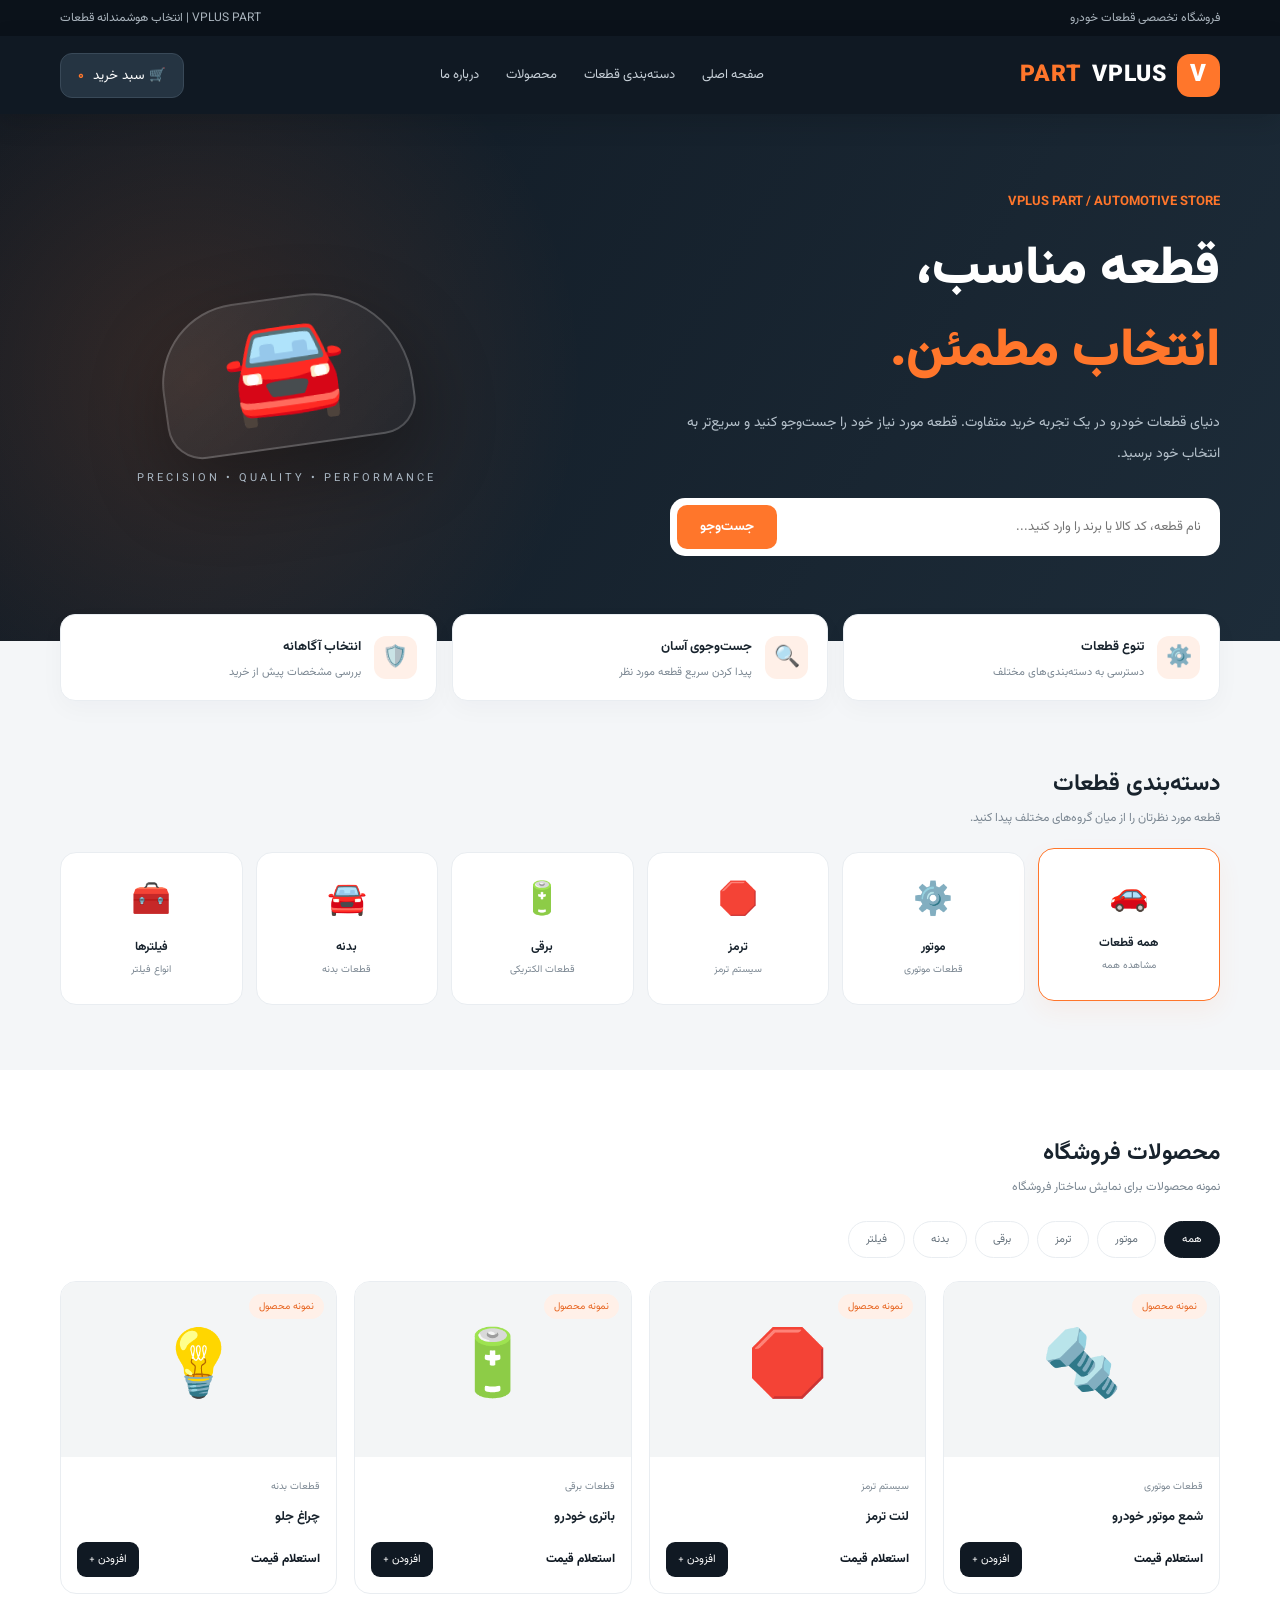
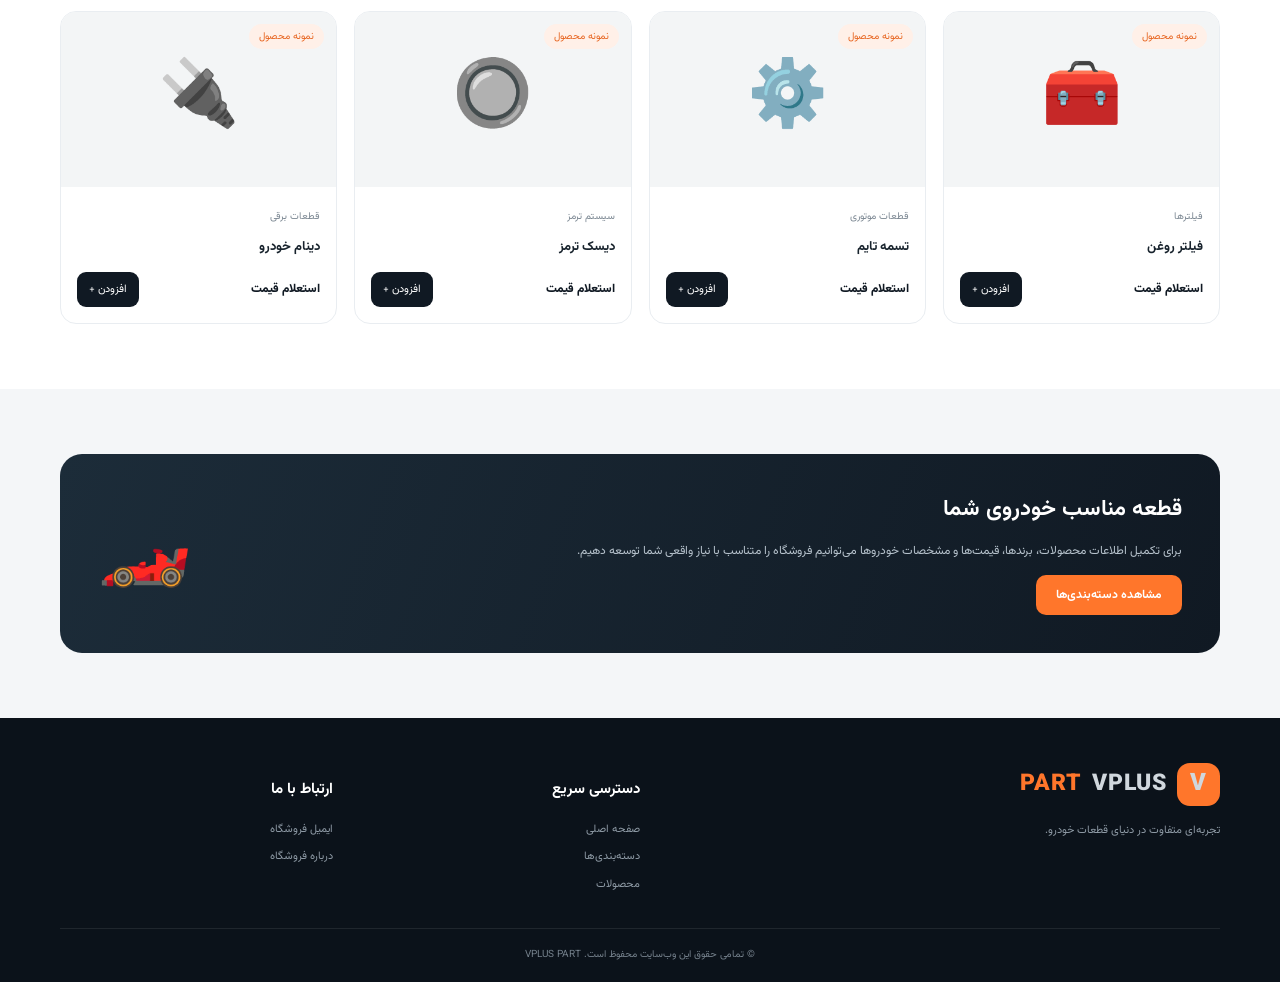
==== index.html @ 36047e56 "Create index.html" ====
<!DOCTYPE html>
<html lang="fa" dir="rtl">
<head>
<meta charset="UTF-8">
<meta name="viewport" content="width=device-width, initial-scale=1.0">
<meta name="theme-color" content="#101923">
<title>VPLUS PART | فروشگاه قطعات خودرو</title>
<meta name="description" content="فروشگاه تخصصی قطعات خودرو، جست‌وجو و انتخاب قطعات مورد نیاز خودروی شما.">

<style>
@import url('https://fonts.googleapis.com/css2?family=Vazirmatn:wght@300;400;500;600;700;800;900&display=swap');

:root {
  --bg:#f4f6f8;
  --dark:#101923;
  --dark2:#182532;
  --orange:#ff762b;
  --text:#18232d;
  --muted:#7b8792;
  --white:#fff;
  --border:#e9edf1;
}

*{box-sizing:border-box}
body{
  margin:0;
  font-family:'Vazirmatn',sans-serif;
  background:var(--bg);
  color:var(--text);
}
button,input{font-family:inherit}
a{text-decoration:none;color:inherit}
.container{width:min(1160px,92%);margin:auto}

.topbar{
  background:#0b121a;
  color:#aab4bd;
  font-size:12px;
  padding:9px 0;
}
.topbar .container{
  display:flex;
  justify-content:space-between;
  gap:15px;
  flex-wrap:wrap;
}
header{
  background:var(--dark);
  color:white;
  position:sticky;
  top:0;
  z-index:10;
  box-shadow:0 8px 25px #0002;
}
.nav{
  height:78px;
  display:flex;
  align-items:center;
  justify-content:space-between;
  gap:20px;
}
.logo{
  display:flex;
  align-items:center;
  gap:10px;
  font-weight:900;
  font-size:23px;
  letter-spacing:1px;
}
.logo-icon{
  width:43px;height:43px;
  border-radius:13px;
  display:grid;place-items:center;
  background:var(--orange);
  font-size:24px;
}
.logo span{color:var(--orange)}
.nav-links{
  display:flex;gap:27px;
  color:#c7d0d8;font-size:13px;
}
.nav-links a:hover{color:var(--orange)}
.cart{
  background:#253442;
  border:1px solid #394958;
  color:white;
  padding:11px 17px;
  border-radius:12px;
  cursor:pointer;
}
.cart b{color:var(--orange);margin-right:5px}

.hero{
  background:
    radial-gradient(circle at 15% 50%,#ff762b25,transparent 35%),
    linear-gradient(120deg,#101923,#1d2c39);
  color:white;
  padding:75px 0 85px;
  overflow:hidden;
}
.hero-content{
  display:grid;
  grid-template-columns:1.2fr .8fr;
  align-items:center;
  gap:30px;
}
.eyebrow{
  color:var(--orange);
  font-size:13px;
  font-weight:700;
}
.hero h1{
  font-size:clamp(32px,5vw,53px);
  line-height:1.55;
  margin:15px 0;
  font-weight:900;
}
.hero h1 span{color:var(--orange)}
.hero p{
  color:#b6c2cc;
  line-height:2.2;
  max-width:560px;
  font-size:14px;
}
.search-box{
  margin-top:28px;
  display:flex;
  background:white;
  padding:7px;
  border-radius:15px;
  max-width:550px;
}
.search-box input{
  border:0;outline:0;
  flex:1;min-width:0;
  padding:12px;
  font-size:13px;
}
.search-box button{
  background:var(--orange);
  color:white;
  border:0;
  border-radius:10px;
  padding:0 23px;
  font-weight:700;
  cursor:pointer;
}
.hero-visual{
  min-height:250px;
  display:grid;
  place-items:center;
  position:relative;
}
.car-shape{
  width:250px;height:150px;
  border:2px solid #ffffff30;
  border-radius:80px 100px 35px 35px;
  transform:rotate(-8deg);
  display:grid;place-items:center;
  font-size:100px;
  background:linear-gradient(145deg,#ffffff12,#ffffff03);
  box-shadow:0 30px 80px #0005;
}
.visual-label{
  position:absolute;
  bottom:10px;
  color:#aab7c3;
  font-size:11px;
  letter-spacing:3px;
}

.features{
  display:grid;
  grid-template-columns:repeat(3,1fr);
  gap:15px;
  margin-top:-27px;
  position:relative;
}
.feature{
  background:white;
  border:1px solid var(--border);
  border-radius:15px;
  padding:19px;
  display:flex;
  align-items:center;
  gap:13px;
  box-shadow:0 8px 25px #17263508;
}
.feature-icon{
  width:43px;height:43px;
  border-radius:12px;
  background:#fff0e8;
  display:grid;place-items:center;
  font-size:21px;
}
.feature strong{font-size:13px}
.feature small{
  display:block;
  color:var(--muted);
  font-size:11px;
  margin-top:5px;
}

.section{padding:65px 0}
.section-head{
  display:flex;
  align-items:end;
  justify-content:space-between;
  gap:15px;
  margin-bottom:25px;
}
.section-head h2{
  font-size:23px;
  margin:0 0 7px;
}
.section-head p{
  margin:0;
  color:var(--muted);
  font-size:12px;
}
.categories{
  display:grid;
  grid-template-columns:repeat(6,1fr);
  gap:13px;
}
.category{
  background:white;
  border:1px solid var(--border);
  border-radius:16px;
  padding:23px 10px;
  text-align:center;
  cursor:pointer;
  transition:.2s;
}
.category:hover,.category.active{
  border-color:var(--orange);
  transform:translateY(-4px);
  box-shadow:0 10px 25px #ff762b12;
}
.category-icon{font-size:32px;margin-bottom:12px}
.category strong{font-size:12px;display:block}
.category small{color:var(--muted);font-size:10px}

.products-section{background:#fff}
.filters{
  display:flex;gap:8px;flex-wrap:wrap;
  margin-bottom:23px;
}
.filter{
  border:1px solid var(--border);
  background:#fff;
  color:#65717b;
  padding:9px 17px;
  border-radius:30px;
  font-size:11px;
  cursor:pointer;
}
.filter.active,.filter:hover{
  background:var(--dark);
  color:white;
  border-color:var(--dark);
}
.products{
  display:grid;
  grid-template-columns:repeat(4,1fr);
  gap:17px;
}
.product{
  border:1px solid var(--border);
  border-radius:16px;
  overflow:hidden;
  background:white;
  transition:.2s;
}
.product:hover{
  transform:translateY(-5px);
  box-shadow:0 15px 35px #18232d12;
}
.product-image{
  height:175px;
  background:#f3f5f6;
  display:grid;
  place-items:center;
  position:relative;
  font-size:65px;
}
.product-tag{
  position:absolute;
  top:12px;right:12px;
  background:#fff0e8;
  color:#e76520;
  font-size:10px;
  padding:5px 10px;
  border-radius:20px;
}
.product-info{padding:16px}
.product-info small{color:var(--muted);font-size:10px}
.product-info h3{
  font-size:13px;
  margin:9px 0;
}
.product-bottom{
  display:flex;
  align-items:center;
  justify-content:space-between;
  margin-top:15px;
}
.price{
  font-size:12px;
  font-weight:800;
  color:var(--dark);
}
.add-btn{
  border:0;
  background:var(--dark);
  color:white;
  border-radius:9px;
  padding:9px 12px;
  cursor:pointer;
  font-size:11px;
}
.add-btn:hover{background:var(--orange)}
.empty{
  grid-column:1/-1;
  text-align:center;
  padding:40px;
  color:var(--muted);
  font-size:13px;
}

.banner{
  background:linear-gradient(110deg,#1c2c39,#101923);
  border-radius:22px;
  color:white;
  padding:38px;
  display:flex;
  justify-content:space-between;
  align-items:center;
  gap:20px;
}
.banner h2{font-size:22px;margin:0 0 10px}
.banner p{font-size:12px;color:#b6c2cc;line-height:2}
.banner-icon{font-size:75px}
.banner a{
  display:inline-block;
  background:var(--orange);
  color:white;
  padding:11px 20px;
  border-radius:10px;
  font-size:12px;
  font-weight:700;
}

footer{
  background:#0b121a;
  color:#d0d7dd;
  padding:45px 0 20px;
}
.footer-grid{
  display:grid;
  grid-template-columns:2fr 1fr 1fr;
  gap:35px;
}
footer h3{font-size:15px;color:white}
footer p,footer a{
  color:#8f9ba6;
  font-size:11px;
  line-height:2.5;
}
footer a{display:block}
footer a:hover{color:var(--orange)}
.copyright{
  border-top:1px solid #ffffff15;
  margin-top:30px;
  padding-top:18px;
  text-align:center;
  font-size:10px;
  color:#75818c;
}

.toast{
  position:fixed;
  bottom:22px;
  left:22px;
  background:#182532;
  color:white;
  padding:14px 20px;
  border-radius:12px;
  font-size:12px;
  opacity:0;
  transform:translateY(15px);
  transition:.25s;
  pointer-events:none;
  z-index:30;
}
.toast.show{opacity:1;transform:translateY(0)}

@media(max-width:850px){
  .nav-links{display:none}
  .hero-content{grid-template-columns:1fr}
  .hero-visual{display:none}
  .categories{grid-template-columns:repeat(3,1fr)}
  .products{grid-template-columns:repeat(2,1fr)}
}
@media(max-width:520px){
  .topbar .container{justify-content:center}
  .nav{height:68px}
  .logo{font-size:19px}
  .cart{padding:9px 12px;font-size:11px}
  .hero{padding:55px 0 65px}
  .features{grid-template-columns:1fr}
  .feature{padding:13px}
  .section{padding:45px 0}
  .section-head h2{font-size:19px}
  .categories{gap:9px}
  .category{padding:17px 5px}
  .category-icon{font-size:27px}
  .category strong{font-size:10px}
  .products{gap:10px}
  .product-image{height:135px;font-size:48px}
  .product-info{padding:11px}
  .product-info h3{font-size:11px}
  .price{font-size:10px}
  .add-btn{padding:8px;font-size:10px}
  .banner{padding:24px}
  .banner-icon{font-size:48px}
  .footer-grid{grid-template-columns:1fr 1fr}
  .footer-grid>div:first-child{grid-column:1/-1}
}
</style>
</head>

<body>

<div class="topbar">
  <div class="container">
    <span>فروشگاه تخصصی قطعات خودرو</span>
    <span>VPLUS PART | انتخاب هوشمندانه قطعات</span>
  </div>
</div>

<header>
  <div class="container nav">
    <a class="logo" href="#">
      <div class="logo-icon">V</div>
      VPLUS <span>PART</span>
    </a>

    <nav class="nav-links">
      <a href="#">صفحه اصلی</a>
      <a href="#categories">دسته‌بندی قطعات</a>
      <a href="#products">محصولات</a>
      <a href="#about">درباره ما</a>
    </nav>

    <button class="cart" onclick="showToast('سبد خرید شما هنوز به سیستم سفارش متصل نیست')">
      🛒 سبد خرید <b id="cartCount">۰</b>
    </button>
  </div>
</header>

<section class="hero">
  <div class="container hero-content">
    <div>
      <span class="eyebrow">VPLUS PART / AUTOMOTIVE STORE</span>
      <h1>قطعه مناسب،<br><span>انتخاب مطمئن.</span></h1>
      <p>
        دنیای قطعات خودرو در یک تجربه خرید متفاوت.
        قطعه مورد نیاز خود را جست‌وجو کنید و سریع‌تر به انتخاب خود برسید.
      </p>

      <div class="search-box">
        <input id="searchInput" type="search"
          placeholder="نام قطعه، کد کالا یا برند را وارد کنید...">
        <button onclick="searchProducts()">جست‌وجو</button>
      </div>
    </div>

    <div class="hero-visual">
      <div class="car-shape">🚘</div>
      <div class="visual-label">PRECISION • QUALITY • PERFORMANCE</div>
    </div>
  </div>
</section>

<div class="container features">
  <div class="feature">
    <div class="feature-icon">⚙️</div>
    <div><strong>تنوع قطعات</strong><small>دسترسی به دسته‌بندی‌های مختلف</small></div>
  </div>
  <div class="feature">
    <div class="feature-icon">🔍</div>
    <div><strong>جست‌وجوی آسان</strong><small>پیدا کردن سریع قطعه مورد نظر</small></div>
  </div>
  <div class="feature">
    <div class="feature-icon">🛡️</div>
    <div><strong>انتخاب آگاهانه</strong><small>بررسی مشخصات پیش از خرید</small></div>
  </div>
</div>

<section class="section" id="categories">
  <div class="container">
    <div class="section-head">
      <div>
        <h2>دسته‌بندی قطعات</h2>
        <p>قطعه مورد نظرتان را از میان گروه‌های مختلف پیدا کنید.</p>
      </div>
    </div>

    <div class="categories">
      <div class="category active" onclick="filterCategory('all',this)">
        <div class="category-icon">🚗</div>
        <strong>همه قطعات</strong>
        <small>مشاهده همه</small>
      </div>
      <div class="category" onclick="filterCategory('engine',this)">
        <div class="category-icon">⚙️</div>
        <strong>موتور</strong>
        <small>قطعات موتوری</small>
      </div>
      <div class="category" onclick="filterCategory('brake',this)">
        <div class="category-icon">🛑</div>
        <strong>ترمز</strong>
        <small>سیستم ترمز</small>
      </div>
      <div class="category" onclick="filterCategory('electrical',this)">
        <div class="category-icon">🔋</div>
        <strong>برقی</strong>
        <small>قطعات الکتریکی</small>
      </div>
      <div class="category" onclick="filterCategory('body',this)">
        <div class="category-icon">🚘</div>
        <strong>بدنه</strong>
        <small>قطعات بدنه</small>
      </div>
      <div class="category" onclick="filterCategory('filter',this)">
        <div class="category-icon">🧰</div>
        <strong>فیلترها</strong>
        <small>انواع فیلتر</small>
      </div>
    </div>
  </div>
</section>

<section class="section products-section" id="products">
  <div class="container">
    <div class="section-head">
      <div>
        <h2>محصولات فروشگاه</h2>
        <p>نمونه محصولات برای نمایش ساختار فروشگاه</p>
      </div>
    </div>

    <div class="filters">
      <button class="filter active" onclick="filterCategory('all',null)">همه</button>
      <button class="filter" onclick="filterCategory('engine',null)">موتور</button>
      <button class="filter" onclick="filterCategory('brake',null)">ترمز</button>
      <button class="filter" onclick="filterCategory('electrical',null)">برقی</button>
      <button class="filter" onclick="filterCategory('body',null)">بدنه</button>
      <button class="filter" onclick="filterCategory('filter',null)">فیلتر</button>
    </div>

    <div class="products" id="productGrid">

      <article class="product" data-category="engine" data-name="شمع موتور خودرو">
        <div class="product-image">
          <span class="product-tag">نمونه محصول</span>🔩
        </div>
        <div class="product-info">
          <small>قطعات موتوری</small>
          <h3>شمع موتور خودرو</h3>
          <div class="product-bottom">
            <span class="price">استعلام قیمت</span>
            <button class="add-btn" onclick="addToCart('شمع موتور خودرو')">افزودن +</button>
          </div>
        </div>
      </article>

      <article class="product" data-category="brake" data-name="لنت ترمز">
        <div class="product-image">
          <span class="product-tag">نمونه محصول</span>🛑
        </div>
        <div class="product-info">
          <small>سیستم ترمز</small>
          <h3>لنت ترمز</h3>
          <div class="product-bottom">
            <span class="price">استعلام قیمت</span>
            <button class="add-btn" onclick="addToCart('لنت ترمز')">افزودن +</button>
          </div>
        </div>
      </article>

      <article class="product" data-category="electrical" data-name="باتری خودرو">
        <div class="product-image">
          <span class="product-tag">نمونه محصول</span>🔋
        </div>
        <div class="product-info">
          <small>قطعات برقی</small>
          <h3>باتری خودرو</h3>
          <div class="product-bottom">
            <span class="price">استعلام قیمت</span>
            <button class="add-btn" onclick="addToCart('باتری خودرو')">افزودن +</button>
          </div>
        </div>
      </article>

      <article class="product" data-category="body" data-name="چراغ جلو">
        <div class="product-image">
          <span class="product-tag">نمونه محصول</span>💡
        </div>
        <div class="product-info">
          <small>قطعات بدنه</small>
          <h3>چراغ جلو</h3>
          <div class="product-bottom">
            <span class="price">استعلام قیمت</span>
            <button class="add-btn" onclick="addToCart('چراغ جلو')">افزودن +</button>
          </div>
        </div>
      </article>

      <article class="product" data-category="filter" data-name="فیلتر روغن">
        <div class="product-image">
          <span class="product-tag">نمونه محصول</span>🧰
        </div>
        <div class="product-info">
          <small>فیلترها</small>
          <h3>فیلتر روغن</h3>
          <div class="product-bottom">
            <span class="price">استعلام قیمت</span>
            <button class="add-btn" onclick="addToCart('فیلتر روغن')">افزودن +</button>
          </div>
        </div>
      </article>

      <article class="product" data-category="engine" data-name="تسمه تایم">
        <div class="product-image">
          <span class="product-tag">نمونه محصول</span>⚙️
        </div>
        <div class="product-info">
          <small>قطعات موتوری</small>
          <h3>تسمه تایم</h3>
          <div class="product-bottom">
            <span class="price">استعلام قیمت</span>
            <button class="add-btn" onclick="addToCart('تسمه تایم')">افزودن +</button>
          </div>
        </div>
      </article>

      <article class="product" data-category="brake" data-name="دیسک ترمز">
        <div class="product-image">
          <span class="product-tag">نمونه محصول</span>🔘
        </div>
        <div class="product-info">
          <small>سیستم ترمز</small>
          <h3>دیسک ترمز</h3>
          <div class="product-bottom">
            <span class="price">استعلام قیمت</span>
            <button class="add-btn" onclick="addToCart('دیسک ترمز')">افزودن +</button>
          </div>
        </div>
      </article>

      <article class="product" data-category="electrical" data-name="دینام خودرو">
        <div class="product-image">
          <span class="product-tag">نمونه محصول</span>🔌
        </div>
        <div class="product-info">
          <small>قطعات برقی</small>
          <h3>دینام خودرو</h3>
          <div class="product-bottom">
            <span class="price">استعلام قیمت</span>
            <button class="add-btn" onclick="addToCart('دینام خودرو')">افزودن +</button>
          </div>
        </div>
      </article>

    </div>
  </div>
</section>

<section class="section" id="about">
  <div class="container">
    <div class="banner">
      <div>
        <h2>قطعه مناسب خودروی شما</h2>
        <p>
          برای تکمیل اطلاعات محصولات، برندها، قیمت‌ها و مشخصات خودروها
          می‌توانیم فروشگاه را متناسب با نیاز واقعی شما توسعه دهیم.
        </p>
        <a href="#categories">مشاهده دسته‌بندی‌ها</a>
      </div>
      <div class="banner-icon">🏎️</div>
    </div>
  </div>
</section>

<footer>
  <div class="container">
    <div class="footer-grid">
      <div>
        <div class="logo">
          <div class="logo-icon">V</div>
          VPLUS <span>PART</span>
        </div>
        <p>تجربه‌ای متفاوت در دنیای قطعات خودرو.</p>
      </div>
      <div>
        <h3>دسترسی سریع</h3>
        <a href="#">صفحه اصلی</a>
        <a href="#categories">دسته‌بندی‌ها</a>
        <a href="#products">محصولات</a>
      </div>
      <div>
        <h3>ارتباط با ما</h3>
        <a href="mailto:info@example.com">ایمیل فروشگاه</a>
        <a href="#about">درباره فروشگاه</a>
      </div>
    </div>
    <div class="copyright">
      © تمامی حقوق این وب‌سایت محفوظ است.
      VPLUS PART
    </div>
  </div>
</footer>

<div class="toast" id="toast"></div>

<script>
let cartCount = 0;
let currentCategory = 'all';

function showToast(message){
  const toast = document.getElementById('toast');
  toast.textContent = message;
  toast.classList.add('show');
  clearTimeout(window.toastTimer);
  window.toastTimer = setTimeout(() => {
    toast.classList.remove('show');
  }, 2500);
}

function addToCart(name){
  cartCount++;
  document.getElementById('cartCount').textContent =
    new Intl.NumberFormat('fa-IR').format(cartCount);
  showToast(name + ' به فهرست انتخاب اضافه شد.');
}

function filterCategory(category, clicked){
  currentCategory = category;

  document.querySelectorAll('.category').forEach(el =>
    el.classList.remove('active')
  );
  document.querySelectorAll('.filter').forEach(el =>
    el.classList.remove('active')
  );

  if(clicked){
    clicked.classList.add('active');
  }else{
    const buttons = document.querySelectorAll('.filter');
    buttons.forEach(btn => {
      if(btn.getAttribute('onclick').includes("'" + category + "'")){
        btn.classList.add('active');
      }
    });
  }

  document.querySelectorAll('.product').forEach(product => {
    product.style.display =
      category === 'all' ||
      product.dataset.category === category
      ? '' : 'none';
  });

  if(clicked && clicked.classList.contains('category')){
    document.getElementById('products').scrollIntoView({
      behavior:'smooth'
    });
  }
}

function searchProducts(){
  const query = document.getElementById('searchInput')
    .value.trim().toLowerCase();

  let found = 0;

  document.querySelectorAll('.product').forEach(product => {
    const name = product.dataset.name.toLowerCase();
    const match = name.includes(query) &&
      (currentCategory === 'all' ||
       product.dataset.category === currentCategory);

    product.style.display = match ? '' : 'none';
    if(match) found++;
  });

  document.getElementById('products').scrollIntoView({
    behavior:'smooth'
  });

  if(found === 0){
    showToast('محصولی با این مشخصات پیدا نشد.');
  }
}

document.getElementById('searchInput')
  .addEventListener('keydown', function(e){
    if(e.key === 'Enter') searchProducts();
  });
</script>

</body>
</html>
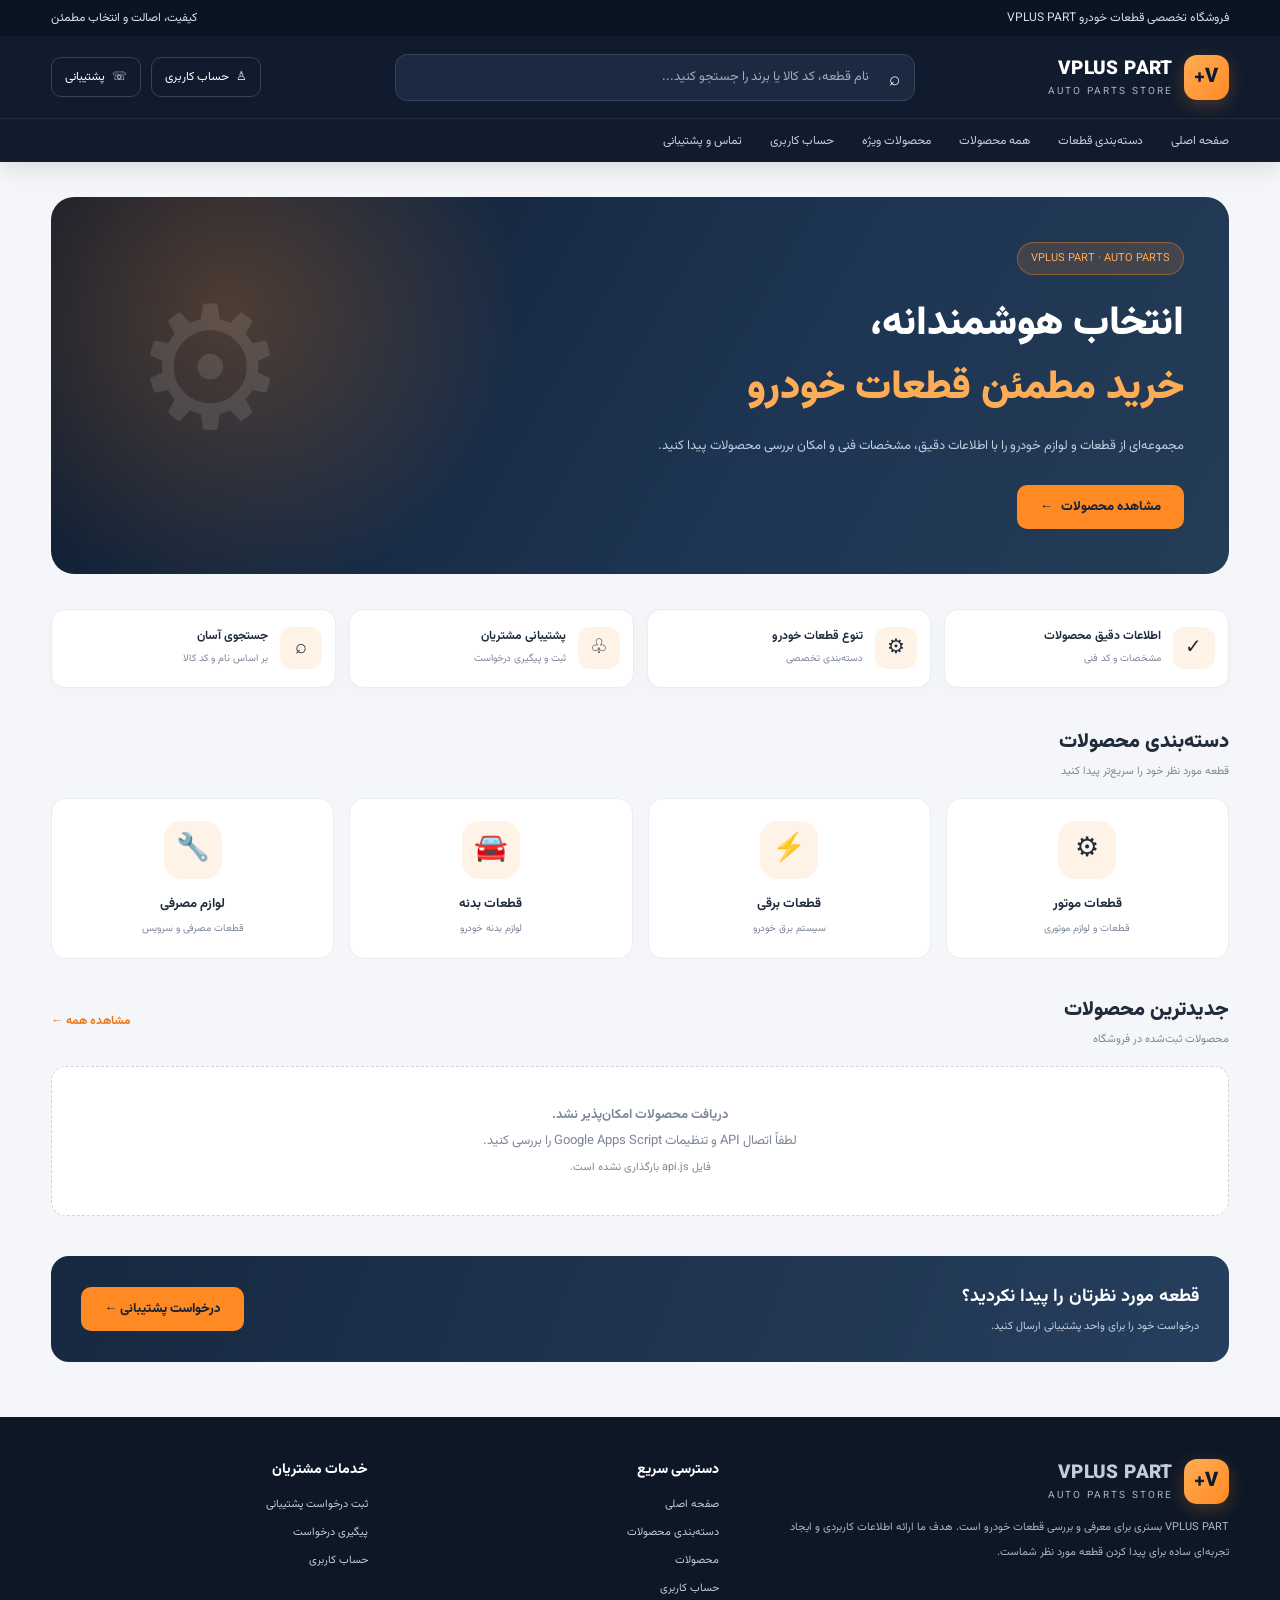
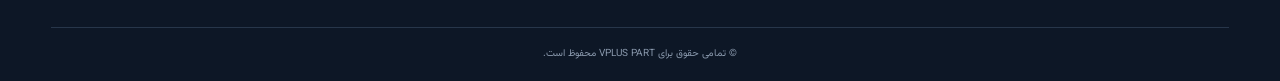
==== commit 3001c9b8: "Update index.html" ====
--- a/index.html
+++ b/index.html
@@ -1,817 +1,964 @@
-
 <!DOCTYPE html>
 <html lang="fa" dir="rtl">
 <head>
-<meta charset="UTF-8">
-<meta name="viewport" content="width=device-width, initial-scale=1.0">
-<meta name="theme-color" content="#101923">
-<title>VPLUS PART | فروشگاه قطعات خودرو</title>
-<meta name="description" content="فروشگاه تخصصی قطعات خودرو، جست‌وجو و انتخاب قطعات مورد نیاز خودروی شما.">
-
-<style>
-@import url('https://fonts.googleapis.com/css2?family=Vazirmatn:wght@300;400;500;600;700;800;900&display=swap');
-
-:root {
-  --bg:#f4f6f8;
-  --dark:#101923;
-  --dark2:#182532;
-  --orange:#ff762b;
-  --text:#18232d;
-  --muted:#7b8792;
-  --white:#fff;
-  --border:#e9edf1;
-}
-
-*{box-sizing:border-box}
-body{
-  margin:0;
-  font-family:'Vazirmatn',sans-serif;
-  background:var(--bg);
-  color:var(--text);
-}
-button,input{font-family:inherit}
-a{text-decoration:none;color:inherit}
-.container{width:min(1160px,92%);margin:auto}
-
-.topbar{
-  background:#0b121a;
-  color:#aab4bd;
-  font-size:12px;
-  padding:9px 0;
-}
-.topbar .container{
-  display:flex;
-  justify-content:space-between;
-  gap:15px;
-  flex-wrap:wrap;
-}
-header{
-  background:var(--dark);
-  color:white;
-  position:sticky;
-  top:0;
-  z-index:10;
-  box-shadow:0 8px 25px #0002;
-}
-.nav{
-  height:78px;
-  display:flex;
-  align-items:center;
-  justify-content:space-between;
-  gap:20px;
-}
-.logo{
-  display:flex;
-  align-items:center;
-  gap:10px;
-  font-weight:900;
-  font-size:23px;
-  letter-spacing:1px;
-}
-.logo-icon{
-  width:43px;height:43px;
-  border-radius:13px;
-  display:grid;place-items:center;
-  background:var(--orange);
-  font-size:24px;
-}
-.logo span{color:var(--orange)}
-.nav-links{
-  display:flex;gap:27px;
-  color:#c7d0d8;font-size:13px;
-}
-.nav-links a:hover{color:var(--orange)}
-.cart{
-  background:#253442;
-  border:1px solid #394958;
-  color:white;
-  padding:11px 17px;
-  border-radius:12px;
-  cursor:pointer;
-}
-.cart b{color:var(--orange);margin-right:5px}
-
-.hero{
-  background:
-    radial-gradient(circle at 15% 50%,#ff762b25,transparent 35%),
-    linear-gradient(120deg,#101923,#1d2c39);
-  color:white;
-  padding:75px 0 85px;
-  overflow:hidden;
-}
-.hero-content{
-  display:grid;
-  grid-template-columns:1.2fr .8fr;
-  align-items:center;
-  gap:30px;
-}
-.eyebrow{
-  color:var(--orange);
-  font-size:13px;
-  font-weight:700;
-}
-.hero h1{
-  font-size:clamp(32px,5vw,53px);
-  line-height:1.55;
-  margin:15px 0;
-  font-weight:900;
-}
-.hero h1 span{color:var(--orange)}
-.hero p{
-  color:#b6c2cc;
-  line-height:2.2;
-  max-width:560px;
-  font-size:14px;
-}
-.search-box{
-  margin-top:28px;
-  display:flex;
-  background:white;
-  padding:7px;
-  border-radius:15px;
-  max-width:550px;
-}
-.search-box input{
-  border:0;outline:0;
-  flex:1;min-width:0;
-  padding:12px;
-  font-size:13px;
-}
-.search-box button{
-  background:var(--orange);
-  color:white;
-  border:0;
-  border-radius:10px;
-  padding:0 23px;
-  font-weight:700;
-  cursor:pointer;
-}
-.hero-visual{
-  min-height:250px;
-  display:grid;
-  place-items:center;
-  position:relative;
-}
-.car-shape{
-  width:250px;height:150px;
-  border:2px solid #ffffff30;
-  border-radius:80px 100px 35px 35px;
-  transform:rotate(-8deg);
-  display:grid;place-items:center;
-  font-size:100px;
-  background:linear-gradient(145deg,#ffffff12,#ffffff03);
-  box-shadow:0 30px 80px #0005;
-}
-.visual-label{
-  position:absolute;
-  bottom:10px;
-  color:#aab7c3;
-  font-size:11px;
-  letter-spacing:3px;
-}
-
-.features{
-  display:grid;
-  grid-template-columns:repeat(3,1fr);
-  gap:15px;
-  margin-top:-27px;
-  position:relative;
-}
-.feature{
-  background:white;
-  border:1px solid var(--border);
-  border-radius:15px;
-  padding:19px;
-  display:flex;
-  align-items:center;
-  gap:13px;
-  box-shadow:0 8px 25px #17263508;
-}
-.feature-icon{
-  width:43px;height:43px;
-  border-radius:12px;
-  background:#fff0e8;
-  display:grid;place-items:center;
-  font-size:21px;
-}
-.feature strong{font-size:13px}
-.feature small{
-  display:block;
-  color:var(--muted);
-  font-size:11px;
-  margin-top:5px;
-}
-
-.section{padding:65px 0}
-.section-head{
-  display:flex;
-  align-items:end;
-  justify-content:space-between;
-  gap:15px;
-  margin-bottom:25px;
-}
-.section-head h2{
-  font-size:23px;
-  margin:0 0 7px;
-}
-.section-head p{
-  margin:0;
-  color:var(--muted);
-  font-size:12px;
-}
-.categories{
-  display:grid;
-  grid-template-columns:repeat(6,1fr);
-  gap:13px;
-}
-.category{
-  background:white;
-  border:1px solid var(--border);
-  border-radius:16px;
-  padding:23px 10px;
-  text-align:center;
-  cursor:pointer;
-  transition:.2s;
-}
-.category:hover,.category.active{
-  border-color:var(--orange);
-  transform:translateY(-4px);
-  box-shadow:0 10px 25px #ff762b12;
-}
-.category-icon{font-size:32px;margin-bottom:12px}
-.category strong{font-size:12px;display:block}
-.category small{color:var(--muted);font-size:10px}
-
-.products-section{background:#fff}
-.filters{
-  display:flex;gap:8px;flex-wrap:wrap;
-  margin-bottom:23px;
-}
-.filter{
-  border:1px solid var(--border);
-  background:#fff;
-  color:#65717b;
-  padding:9px 17px;
-  border-radius:30px;
-  font-size:11px;
-  cursor:pointer;
-}
-.filter.active,.filter:hover{
-  background:var(--dark);
-  color:white;
-  border-color:var(--dark);
-}
-.products{
-  display:grid;
-  grid-template-columns:repeat(4,1fr);
-  gap:17px;
-}
-.product{
-  border:1px solid var(--border);
-  border-radius:16px;
-  overflow:hidden;
-  background:white;
-  transition:.2s;
-}
-.product:hover{
-  transform:translateY(-5px);
-  box-shadow:0 15px 35px #18232d12;
-}
-.product-image{
-  height:175px;
-  background:#f3f5f6;
-  display:grid;
-  place-items:center;
-  position:relative;
-  font-size:65px;
-}
-.product-tag{
-  position:absolute;
-  top:12px;right:12px;
-  background:#fff0e8;
-  color:#e76520;
-  font-size:10px;
-  padding:5px 10px;
-  border-radius:20px;
-}
-.product-info{padding:16px}
-.product-info small{color:var(--muted);font-size:10px}
-.product-info h3{
-  font-size:13px;
-  margin:9px 0;
-}
-.product-bottom{
-  display:flex;
-  align-items:center;
-  justify-content:space-between;
-  margin-top:15px;
-}
-.price{
-  font-size:12px;
-  font-weight:800;
-  color:var(--dark);
-}
-.add-btn{
-  border:0;
-  background:var(--dark);
-  color:white;
-  border-radius:9px;
-  padding:9px 12px;
-  cursor:pointer;
-  font-size:11px;
-}
-.add-btn:hover{background:var(--orange)}
-.empty{
-  grid-column:1/-1;
-  text-align:center;
-  padding:40px;
-  color:var(--muted);
-  font-size:13px;
-}
-
-.banner{
-  background:linear-gradient(110deg,#1c2c39,#101923);
-  border-radius:22px;
-  color:white;
-  padding:38px;
-  display:flex;
-  justify-content:space-between;
-  align-items:center;
-  gap:20px;
-}
-.banner h2{font-size:22px;margin:0 0 10px}
-.banner p{font-size:12px;color:#b6c2cc;line-height:2}
-.banner-icon{font-size:75px}
-.banner a{
-  display:inline-block;
-  background:var(--orange);
-  color:white;
-  padding:11px 20px;
-  border-radius:10px;
-  font-size:12px;
-  font-weight:700;
-}
-
-footer{
-  background:#0b121a;
-  color:#d0d7dd;
-  padding:45px 0 20px;
-}
-.footer-grid{
-  display:grid;
-  grid-template-columns:2fr 1fr 1fr;
-  gap:35px;
-}
-footer h3{font-size:15px;color:white}
-footer p,footer a{
-  color:#8f9ba6;
-  font-size:11px;
-  line-height:2.5;
-}
-footer a{display:block}
-footer a:hover{color:var(--orange)}
-.copyright{
-  border-top:1px solid #ffffff15;
-  margin-top:30px;
-  padding-top:18px;
-  text-align:center;
-  font-size:10px;
-  color:#75818c;
-}
-
-.toast{
-  position:fixed;
-  bottom:22px;
-  left:22px;
-  background:#182532;
-  color:white;
-  padding:14px 20px;
-  border-radius:12px;
-  font-size:12px;
-  opacity:0;
-  transform:translateY(15px);
-  transition:.25s;
-  pointer-events:none;
-  z-index:30;
-}
-.toast.show{opacity:1;transform:translateY(0)}
-
-@media(max-width:850px){
-  .nav-links{display:none}
-  .hero-content{grid-template-columns:1fr}
-  .hero-visual{display:none}
-  .categories{grid-template-columns:repeat(3,1fr)}
-  .products{grid-template-columns:repeat(2,1fr)}
-}
-@media(max-width:520px){
-  .topbar .container{justify-content:center}
-  .nav{height:68px}
-  .logo{font-size:19px}
-  .cart{padding:9px 12px;font-size:11px}
-  .hero{padding:55px 0 65px}
-  .features{grid-template-columns:1fr}
-  .feature{padding:13px}
-  .section{padding:45px 0}
-  .section-head h2{font-size:19px}
-  .categories{gap:9px}
-  .category{padding:17px 5px}
-  .category-icon{font-size:27px}
-  .category strong{font-size:10px}
-  .products{gap:10px}
-  .product-image{height:135px;font-size:48px}
-  .product-info{padding:11px}
-  .product-info h3{font-size:11px}
-  .price{font-size:10px}
-  .add-btn{padding:8px;font-size:10px}
-  .banner{padding:24px}
-  .banner-icon{font-size:48px}
-  .footer-grid{grid-template-columns:1fr 1fr}
-  .footer-grid>div:first-child{grid-column:1/-1}
-}
-</style>
+  <meta charset="UTF-8">
+  <meta name="viewport" content="width=device-width, initial-scale=1.0">
+  <meta name="theme-color" content="#101b2d">
+  <meta name="description" content="VPLUS PART؛ فروشگاه تخصصی قطعات خودرو">
+  <title>VPLUS PART | فروشگاه تخصصی قطعات خودرو</title>
+
+  <link rel="preconnect" href="https://fonts.googleapis.com">
+  <link rel="preconnect" href="https://fonts.gstatic.com" crossorigin>
+  <link href="https://fonts.googleapis.com/css2?family=Vazirmatn:wght@400;500;600;700;800;900&display=swap" rel="stylesheet">
+
+  <style>
+    :root {
+      --navy: #101b2d;
+      --navy2: #172840;
+      --orange: #ff8a24;
+      --orange2: #ffad55;
+      --bg: #f4f6f9;
+      --white: #fff;
+      --text: #202b3c;
+      --muted: #7c8797;
+      --border: #e8edf3;
+      --green: #159b68;
+      --shadow: 0 12px 35px rgba(16,27,45,.07);
+    }
+
+    * { box-sizing: border-box; }
+
+    body {
+      margin: 0;
+      font-family: Vazirmatn, sans-serif;
+      background: var(--bg);
+      color: var(--text);
+    }
+
+    a { text-decoration: none; color: inherit; }
+    button, input, select { font-family: inherit; }
+    button { cursor: pointer; }
+
+    .container {
+      width: min(1180px, 92%);
+      margin: auto;
+    }
+
+    .topbar {
+      background: #0b1422;
+      color: #d7dfeb;
+      font-size: 12px;
+      padding: 9px 0;
+    }
+
+    .topbar-inner {
+      display: flex;
+      justify-content: space-between;
+      gap: 12px;
+      flex-wrap: wrap;
+    }
+
+    header {
+      background: var(--navy);
+      color: white;
+      position: sticky;
+      top: 0;
+      z-index: 20;
+      box-shadow: 0 5px 25px rgba(0,0,0,.12);
+    }
+
+    .header-main {
+      min-height: 82px;
+      display: flex;
+      align-items: center;
+      justify-content: space-between;
+      gap: 20px;
+    }
+
+    .brand {
+      display: flex;
+      align-items: center;
+      gap: 11px;
+      min-width: max-content;
+    }
+
+    .brand-logo {
+      width: 45px;
+      height: 45px;
+      border-radius: 13px;
+      display: grid;
+      place-items: center;
+      color: var(--navy);
+      font-size: 20px;
+      font-weight: 900;
+      background: linear-gradient(135deg, var(--orange2), var(--orange));
+      box-shadow: 0 5px 18px rgba(255,138,36,.25);
+    }
+
+    .brand-name {
+      font-size: 19px;
+      font-weight: 900;
+      letter-spacing: .4px;
+    }
+
+    .brand-sub {
+      font-size: 10px;
+      color: #aab7c9;
+      letter-spacing: 2px;
+    }
+
+    .search {
+      flex: 1;
+      max-width: 520px;
+      position: relative;
+    }
+
+    .search input {
+      width: 100%;
+      height: 47px;
+      border: 1px solid #34445b;
+      border-radius: 12px;
+      background: #1b2a40;
+      color: white;
+      padding: 0 45px 0 15px;
+      outline: none;
+      font-size: 13px;
+    }
+
+    .search input:focus { border-color: var(--orange); }
+    .search input::placeholder { color: #9eacbf; }
+
+    .search-icon {
+      position: absolute;
+      right: 15px;
+      top: 12px;
+      font-size: 19px;
+    }
+
+    .header-actions {
+      display: flex;
+      align-items: center;
+      gap: 10px;
+    }
+
+    .header-btn {
+      display: flex;
+      align-items: center;
+      gap: 7px;
+      padding: 10px 13px;
+      border: 1px solid #34445b;
+      border-radius: 10px;
+      font-size: 12px;
+      white-space: nowrap;
+      transition: .2s;
+    }
+
+    .header-btn:hover {
+      border-color: var(--orange);
+      color: var(--orange2);
+    }
+
+    nav {
+      border-top: 1px solid rgba(255,255,255,.07);
+    }
+
+    .nav-inner {
+      display: flex;
+      align-items: center;
+      gap: 28px;
+      min-height: 43px;
+      overflow-x: auto;
+      white-space: nowrap;
+      font-size: 12px;
+      color: #c3cede;
+    }
+
+    .nav-inner a:hover { color: var(--orange2); }
+
+    .hero {
+      padding: 35px 0 25px;
+    }
+
+    .hero-box {
+      min-height: 310px;
+      border-radius: 23px;
+      overflow: hidden;
+      position: relative;
+      background:
+        radial-gradient(circle at 15% 30%, rgba(255,138,36,.25), transparent 28%),
+        linear-gradient(120deg, #101b2d 0%, #1d3553 60%, #253c56 100%);
+      display: flex;
+      align-items: center;
+      padding: 45px;
+      color: white;
+    }
+
+    .hero-content {
+      max-width: 570px;
+      position: relative;
+      z-index: 2;
+    }
+
+    .hero-tag {
+      display: inline-block;
+      background: rgba(255,138,36,.15);
+      border: 1px solid rgba(255,138,36,.4);
+      color: var(--orange2);
+      border-radius: 30px;
+      padding: 7px 13px;
+      font-size: 11px;
+      margin-bottom: 17px;
+    }
+
+    .hero h1 {
+      font-size: clamp(25px, 4vw, 40px);
+      line-height: 1.6;
+      margin: 0 0 12px;
+      font-weight: 900;
+    }
+
+    .hero h1 span { color: var(--orange2); }
+
+    .hero p {
+      color: #c0cede;
+      font-size: 13px;
+      line-height: 2.2;
+      margin: 0 0 24px;
+    }
+
+    .primary-btn {
+      display: inline-flex;
+      align-items: center;
+      justify-content: center;
+      gap: 8px;
+      background: var(--orange);
+      color: #172234;
+      padding: 12px 23px;
+      border-radius: 10px;
+      font-size: 13px;
+      font-weight: 800;
+      border: 0;
+      transition: .2s;
+    }
+
+    .primary-btn:hover {
+      background: var(--orange2);
+      transform: translateY(-2px);
+    }
+
+    .hero-decoration {
+      position: absolute;
+      left: 7%;
+      top: 50%;
+      transform: translateY(-50%);
+      font-size: 170px;
+      opacity: .11;
+      filter: grayscale(1);
+    }
+
+    .features {
+      display: grid;
+      grid-template-columns: repeat(4,1fr);
+      gap: 13px;
+      margin: 10px 0 38px;
+    }
+
+    .feature {
+      background: white;
+      border: 1px solid var(--border);
+      border-radius: 14px;
+      padding: 17px 13px;
+      display: flex;
+      align-items: center;
+      gap: 12px;
+      box-shadow: 0 5px 18px rgba(16,27,45,.025);
+    }
+
+    .feature-icon {
+      width: 42px;
+      height: 42px;
+      border-radius: 12px;
+      background: #fff3e8;
+      display: grid;
+      place-items: center;
+      font-size: 20px;
+      flex-shrink: 0;
+    }
+
+    .feature strong { display: block; font-size: 12px; }
+    .feature small { color: var(--muted); font-size: 10px; }
+
+    .section {
+      margin: 35px 0;
+    }
+
+    .section-head {
+      display: flex;
+      justify-content: space-between;
+      align-items: center;
+      gap: 12px;
+      margin-bottom: 18px;
+    }
+
+    .section-title {
+      font-size: 20px;
+      font-weight: 900;
+      margin: 0;
+    }
+
+    .section-sub {
+      color: var(--muted);
+      font-size: 11px;
+      margin-top: 5px;
+    }
+
+    .view-all {
+      color: #e77a19;
+      font-size: 12px;
+      font-weight: 700;
+    }
+
+    .category-grid {
+      display: grid;
+      grid-template-columns: repeat(4,1fr);
+      gap: 15px;
+    }
+
+    .category {
+      background: white;
+      border: 1px solid var(--border);
+      border-radius: 15px;
+      padding: 22px 15px;
+      text-align: center;
+      transition: .2s;
+    }
+
+    .category:hover {
+      transform: translateY(-4px);
+      border-color: #ffc48d;
+      box-shadow: var(--shadow);
+    }
+
+    .category-icon {
+      width: 58px;
+      height: 58px;
+      display: grid;
+      place-items: center;
+      border-radius: 17px;
+      background: #fff3e8;
+      margin: 0 auto 12px;
+      font-size: 27px;
+    }
+
+    .category strong { font-size: 13px; }
+    .category small {
+      display: block;
+      color: var(--muted);
+      font-size: 10px;
+      margin-top: 5px;
+    }
+
+    .product-grid {
+      display: grid;
+      grid-template-columns: repeat(4,1fr);
+      gap: 16px;
+    }
+
+    .product-card {
+      background: white;
+      border: 1px solid var(--border);
+      border-radius: 15px;
+      overflow: hidden;
+      transition: .2s;
+    }
+
+    .product-card:hover {
+      transform: translateY(-4px);
+      box-shadow: var(--shadow);
+      border-color: #ffd0a5;
+    }
+
+    .product-image {
+      height: 175px;
+      background: #f7f8fa;
+      display: grid;
+      place-items: center;
+      overflow: hidden;
+      position: relative;
+    }
+
+    .product-image img {
+      width: 100%;
+      height: 100%;
+      object-fit: contain;
+      padding: 12px;
+    }
+
+    .product-placeholder {
+      font-size: 54px;
+      opacity: .55;
+    }
+
+    .product-label {
+      position: absolute;
+      top: 10px;
+      right: 10px;
+      background: #fff0e2;
+      color: #d66c13;
+      border-radius: 6px;
+      padding: 4px 8px;
+      font-size: 9px;
+      font-weight: 700;
+    }
+
+    .product-info { padding: 13px; }
+
+    .product-brand {
+      color: #e47b1c;
+      font-size: 10px;
+      font-weight: 700;
+      margin-bottom: 6px;
+    }
+
+    .product-name {
+      font-size: 12px;
+      font-weight: 700;
+      line-height: 1.9;
+      min-height: 45px;
+    }
+
+    .product-code {
+      font-size: 10px;
+      color: var(--muted);
+      margin: 7px 0;
+    }
+
+    .product-price {
+      font-size: 14px;
+      font-weight: 900;
+      margin-top: 10px;
+    }
+
+    .product-price small {
+      font-size: 9px;
+      font-weight: 500;
+      color: var(--muted);
+    }
+
+    .product-stock {
+      color: var(--green);
+      font-size: 10px;
+      margin-top: 7px;
+    }
+
+    .empty-state {
+      grid-column: 1/-1;
+      background: white;
+      border: 1px dashed #ccd5e0;
+      padding: 35px;
+      border-radius: 15px;
+      text-align: center;
+      color: var(--muted);
+      font-size: 13px;
+      line-height: 2;
+    }
+
+    .loading {
+      grid-column: 1/-1;
+      padding: 35px;
+      text-align: center;
+      color: var(--muted);
+      font-size: 13px;
+    }
+
+    .banner {
+      background: linear-gradient(110deg,#172840,#263f5e);
+      color: white;
+      border-radius: 18px;
+      padding: 27px 30px;
+      display: flex;
+      justify-content: space-between;
+      align-items: center;
+      gap: 20px;
+      margin: 40px 0;
+    }
+
+    .banner h3 { margin: 0 0 7px; font-size: 18px; }
+    .banner p { margin: 0; color: #c2cedd; font-size: 11px; }
+
+    footer {
+      background: #0d1726;
+      color: #c2ccda;
+      margin-top: 55px;
+      padding: 42px 0 20px;
+    }
+
+    .footer-grid {
+      display: grid;
+      grid-template-columns: 1.5fr 1fr 1fr;
+      gap: 35px;
+    }
+
+    .footer-title {
+      color: white;
+      font-size: 14px;
+      font-weight: 800;
+      margin-bottom: 15px;
+    }
+
+    .footer-text {
+      font-size: 11px;
+      line-height: 2.3;
+      color: #aab6c7;
+    }
+
+    .footer-links {
+      display: grid;
+      gap: 11px;
+      font-size: 11px;
+    }
+
+    .footer-links a:hover { color: var(--orange2); }
+
+    .copyright {
+      border-top: 1px solid #27364a;
+      margin-top: 30px;
+      padding-top: 18px;
+      text-align: center;
+      color: #8998ac;
+      font-size: 10px;
+    }
+
+    @media(max-width:850px) {
+      .search { max-width: none; }
+      .header-main { flex-wrap: wrap; padding: 13px 0; }
+      .search { order: 3; flex-basis: 100%; }
+      .features { grid-template-columns: repeat(2,1fr); }
+      .product-grid { grid-template-columns: repeat(3,1fr); }
+      .hero-decoration { font-size: 120px; }
+    }
+
+    @media(max-width:600px) {
+      .topbar-inner { justify-content: center; }
+      .header-main { gap: 12px; }
+      .brand-name { font-size: 16px; }
+      .brand-logo { width: 39px; height: 39px; }
+      .header-btn { padding: 9px; font-size: 10px; }
+      .header-btn span:last-child { display: none; }
+      .nav-inner { gap: 20px; }
+      .hero { padding-top: 20px; }
+      .hero-box { min-height: 300px; padding: 25px 20px; }
+      .hero-decoration { left: -10px; font-size: 95px; }
+      .hero p { font-size: 11px; }
+      .features { gap: 9px; }
+      .feature { padding: 12px 9px; gap: 8px; }
+      .feature-icon { width: 35px; height: 35px; font-size: 17px; }
+      .feature strong { font-size: 10px; }
+      .feature small { font-size: 9px; }
+      .category-grid { grid-template-columns: repeat(2,1fr); gap: 10px; }
+      .category { padding: 17px 8px; }
+      .product-grid { grid-template-columns: repeat(2,1fr); gap: 10px; }
+      .product-image { height: 140px; }
+      .product-info { padding: 10px; }
+      .product-name { font-size: 11px; }
+      .product-price { font-size: 12px; }
+      .banner { padding: 22px 17px; flex-direction: column; align-items: flex-start; }
+      .footer-grid { grid-template-columns: 1fr; gap: 25px; }
+      .section-title { font-size: 17px; }
+    }
+  </style>
 </head>
 
 <body>
 
-<div class="topbar">
-  <div class="container">
-    <span>فروشگاه تخصصی قطعات خودرو</span>
-    <span>VPLUS PART | انتخاب هوشمندانه قطعات</span>
-  </div>
-</div>
-
-<header>
-  <div class="container nav">
-    <a class="logo" href="#">
-      <div class="logo-icon">V</div>
-      VPLUS <span>PART</span>
-    </a>
-
-    <nav class="nav-links">
-      <a href="#">صفحه اصلی</a>
-      <a href="#categories">دسته‌بندی قطعات</a>
-      <a href="#products">محصولات</a>
-      <a href="#about">درباره ما</a>
-    </nav>
-
-    <button class="cart" onclick="showToast('سبد خرید شما هنوز به سیستم سفارش متصل نیست')">
-      🛒 سبد خرید <b id="cartCount">۰</b>
-    </button>
-  </div>
-</header>
-
-<section class="hero">
-  <div class="container hero-content">
-    <div>
-      <span class="eyebrow">VPLUS PART / AUTOMOTIVE STORE</span>
-      <h1>قطعه مناسب،<br><span>انتخاب مطمئن.</span></h1>
-      <p>
-        دنیای قطعات خودرو در یک تجربه خرید متفاوت.
-        قطعه مورد نیاز خود را جست‌وجو کنید و سریع‌تر به انتخاب خود برسید.
-      </p>
-
-      <div class="search-box">
-        <input id="searchInput" type="search"
-          placeholder="نام قطعه، کد کالا یا برند را وارد کنید...">
-        <button onclick="searchProducts()">جست‌وجو</button>
-      </div>
-    </div>
-
-    <div class="hero-visual">
-      <div class="car-shape">🚘</div>
-      <div class="visual-label">PRECISION • QUALITY • PERFORMANCE</div>
+  <div class="topbar">
+    <div class="container topbar-inner">
+      <span>فروشگاه تخصصی قطعات خودرو VPLUS PART</span>
+      <span>کیفیت، اصالت و انتخاب مطمئن</span>
     </div>
   </div>
-</section>
-
-<div class="container features">
-  <div class="feature">
-    <div class="feature-icon">⚙️</div>
-    <div><strong>تنوع قطعات</strong><small>دسترسی به دسته‌بندی‌های مختلف</small></div>
-  </div>
-  <div class="feature">
-    <div class="feature-icon">🔍</div>
-    <div><strong>جست‌وجوی آسان</strong><small>پیدا کردن سریع قطعه مورد نظر</small></div>
-  </div>
-  <div class="feature">
-    <div class="feature-icon">🛡️</div>
-    <div><strong>انتخاب آگاهانه</strong><small>بررسی مشخصات پیش از خرید</small></div>
-  </div>
-</div>
-
-<section class="section" id="categories">
-  <div class="container">
-    <div class="section-head">
-      <div>
-        <h2>دسته‌بندی قطعات</h2>
-        <p>قطعه مورد نظرتان را از میان گروه‌های مختلف پیدا کنید.</p>
+
+  <header>
+    <div class="container header-main">
+
+      <a href="index.html" class="brand">
+        <div class="brand-logo">V+</div>
+        <div>
+          <div class="brand-name">VPLUS PART</div>
+          <div class="brand-sub">AUTO PARTS STORE</div>
+        </div>
+      </a>
+
+      <div class="search">
+        <span class="search-icon">⌕</span>
+        <input id="searchInput" type="search" placeholder="نام قطعه، کد کالا یا برند را جستجو کنید...">
       </div>
+
+      <div class="header-actions">
+        <a href="account.html" class="header-btn">
+          <span>♙</span>
+          <span>حساب کاربری</span>
+        </a>
+        <a href="support.html" class="header-btn">
+          <span>☏</span>
+          <span>پشتیبانی</span>
+        </a>
+      </div>
+
     </div>
 
-    <div class="categories">
-      <div class="category active" onclick="filterCategory('all',this)">
-        <div class="category-icon">🚗</div>
-        <strong>همه قطعات</strong>
-        <small>مشاهده همه</small>
+    <nav>
+      <div class="container nav-inner">
+        <a href="index.html">صفحه اصلی</a>
+        <a href="#categories">دسته‌بندی قطعات</a>
+        <a href="#products">همه محصولات</a>
+        <a href="#featured">محصولات ویژه</a>
+        <a href="account.html">حساب کاربری</a>
+        <a href="support.html">تماس و پشتیبانی</a>
       </div>
-      <div class="category" onclick="filterCategory('engine',this)">
-        <div class="category-icon">⚙️</div>
-        <strong>موتور</strong>
-        <small>قطعات موتوری</small>
+    </nav>
+  </header>
+
+  <main>
+
+    <section class="hero">
+      <div class="container">
+        <div class="hero-box">
+          <div class="hero-content">
+            <div class="hero-tag">VPLUS PART · AUTO PARTS</div>
+            <h1>انتخاب هوشمندانه،<br><span>خرید مطمئن قطعات خودرو</span></h1>
+            <p>
+              مجموعه‌ای از قطعات و لوازم خودرو را با اطلاعات دقیق،
+              مشخصات فنی و امکان بررسی محصولات پیدا کنید.
+            </p>
+            <a href="#products" class="primary-btn">مشاهده محصولات <span>←</span></a>
+          </div>
+          <div class="hero-decoration">⚙</div>
+        </div>
       </div>
-      <div class="category" onclick="filterCategory('brake',this)">
-        <div class="category-icon">🛑</div>
-        <strong>ترمز</strong>
-        <small>سیستم ترمز</small>
+    </section>
+
+    <div class="container">
+
+      <section class="features">
+        <div class="feature">
+          <div class="feature-icon">✓</div>
+          <div>
+            <strong>اطلاعات دقیق محصولات</strong>
+            <small>مشخصات و کد فنی</small>
+          </div>
+        </div>
+
+        <div class="feature">
+          <div class="feature-icon">⚙</div>
+          <div>
+            <strong>تنوع قطعات خودرو</strong>
+            <small>دسته‌بندی تخصصی</small>
+          </div>
+        </div>
+
+        <div class="feature">
+          <div class="feature-icon">♧</div>
+          <div>
+            <strong>پشتیبانی مشتریان</strong>
+            <small>ثبت و پیگیری درخواست</small>
+          </div>
+        </div>
+
+        <div class="feature">
+          <div class="feature-icon">⌕</div>
+          <div>
+            <strong>جستجوی آسان</strong>
+            <small>بر اساس نام و کد کالا</small>
+          </div>
+        </div>
+      </section>
+
+      <section class="section" id="categories">
+        <div class="section-head">
+          <div>
+            <h2 class="section-title">دسته‌بندی محصولات</h2>
+            <div class="section-sub">قطعه مورد نظر خود را سریع‌تر پیدا کنید</div>
+          </div>
+        </div>
+
+        <div class="category-grid" id="categoryGrid">
+          <a class="category" href="#products" data-category="موتور">
+            <div class="category-icon">⚙</div>
+            <strong>قطعات موتور</strong>
+            <small>قطعات و لوازم موتوری</small>
+          </a>
+
+          <a class="category" href="#products" data-category="برقی">
+            <div class="category-icon">⚡</div>
+            <strong>قطعات برقی</strong>
+            <small>سیستم برق خودرو</small>
+          </a>
+
+          <a class="category" href="#products" data-category="بدنه">
+            <div class="category-icon">🚘</div>
+            <strong>قطعات بدنه</strong>
+            <small>لوازم بدنه خودرو</small>
+          </a>
+
+          <a class="category" href="#products" data-category="مصرفی">
+            <div class="category-icon">🔧</div>
+            <strong>لوازم مصرفی</strong>
+            <small>قطعات مصرفی و سرویس</small>
+          </a>
+        </div>
+      </section>
+
+      <section class="section" id="products">
+        <div class="section-head">
+          <div>
+            <h2 class="section-title">جدیدترین محصولات</h2>
+            <div class="section-sub">محصولات ثبت‌شده در فروشگاه</div>
+          </div>
+          <a href="#products" class="view-all" id="showAll">مشاهده همه ←</a>
+        </div>
+
+        <div class="product-grid" id="productGrid">
+          <div class="loading">در حال دریافت محصولات...</div>
+        </div>
+      </section>
+
+      <section class="banner" id="featured">
+        <div>
+          <h3>قطعه مورد نظرتان را پیدا نکردید؟</h3>
+          <p>درخواست خود را برای واحد پشتیبانی ارسال کنید.</p>
+        </div>
+        <a href="support.html" class="primary-btn">درخواست پشتیبانی ←</a>
+      </section>
+
+    </div>
+  </main>
+
+  <footer>
+    <div class="container">
+
+      <div class="footer-grid">
+
+        <div>
+          <div class="brand">
+            <div class="brand-logo">V+</div>
+            <div>
+              <div class="brand-name">VPLUS PART</div>
+              <div class="brand-sub">AUTO PARTS STORE</div>
+            </div>
+          </div>
+          <p class="footer-text">
+            VPLUS PART بستری برای معرفی و بررسی قطعات خودرو است.
+            هدف ما ارائه اطلاعات کاربردی و ایجاد تجربه‌ای ساده
+            برای پیدا کردن قطعه مورد نظر شماست.
+          </p>
+        </div>
+
+        <div>
+          <div class="footer-title">دسترسی سریع</div>
+          <div class="footer-links">
+            <a href="index.html">صفحه اصلی</a>
+            <a href="#categories">دسته‌بندی محصولات</a>
+            <a href="#products">محصولات</a>
+            <a href="account.html">حساب کاربری</a>
+          </div>
+        </div>
+
+        <div>
+          <div class="footer-title">خدمات مشتریان</div>
+          <div class="footer-links">
+            <a href="support.html">ثبت درخواست پشتیبانی</a>
+            <a href="support.html">پیگیری درخواست</a>
+            <a href="account.html">حساب کاربری</a>
+          </div>
+        </div>
+
       </div>
-      <div class="category" onclick="filterCategory('electrical',this)">
-        <div class="category-icon">🔋</div>
-        <strong>برقی</strong>
-        <small>قطعات الکتریکی</small>
+
+      <div class="copyright">
+        © تمامی حقوق برای VPLUS PART محفوظ است.
       </div>
-      <div class="category" onclick="filterCategory('body',this)">
-        <div class="category-icon">🚘</div>
-        <strong>بدنه</strong>
-        <small>قطعات بدنه</small>
-      </div>
-      <div class="category" onclick="filterCategory('filter',this)">
-        <div class="category-icon">🧰</div>
-        <strong>فیلترها</strong>
-        <small>انواع فیلتر</small>
-      </div>
+
     </div>
-  </div>
-</section>
-
-<section class="section products-section" id="products">
-  <div class="container">
-    <div class="section-head">
-      <div>
-        <h2>محصولات فروشگاه</h2>
-        <p>نمونه محصولات برای نمایش ساختار فروشگاه</p>
-      </div>
-    </div>
-
-    <div class="filters">
-      <button class="filter active" onclick="filterCategory('all',null)">همه</button>
-      <button class="filter" onclick="filterCategory('engine',null)">موتور</button>
-      <button class="filter" onclick="filterCategory('brake',null)">ترمز</button>
-      <button class="filter" onclick="filterCategory('electrical',null)">برقی</button>
-      <button class="filter" onclick="filterCategory('body',null)">بدنه</button>
-      <button class="filter" onclick="filterCategory('filter',null)">فیلتر</button>
-    </div>
-
-    <div class="products" id="productGrid">
-
-      <article class="product" data-category="engine" data-name="شمع موتور خودرو">
-        <div class="product-image">
-          <span class="product-tag">نمونه محصول</span>🔩
-        </div>
-        <div class="product-info">
-          <small>قطعات موتوری</small>
-          <h3>شمع موتور خودرو</h3>
-          <div class="product-bottom">
-            <span class="price">استعلام قیمت</span>
-            <button class="add-btn" onclick="addToCart('شمع موتور خودرو')">افزودن +</button>
-          </div>
-        </div>
-      </article>
-
-      <article class="product" data-category="brake" data-name="لنت ترمز">
-        <div class="product-image">
-          <span class="product-tag">نمونه محصول</span>🛑
-        </div>
-        <div class="product-info">
-          <small>سیستم ترمز</small>
-          <h3>لنت ترمز</h3>
-          <div class="product-bottom">
-            <span class="price">استعلام قیمت</span>
-            <button class="add-btn" onclick="addToCart('لنت ترمز')">افزودن +</button>
-          </div>
-        </div>
-      </article>
-
-      <article class="product" data-category="electrical" data-name="باتری خودرو">
-        <div class="product-image">
-          <span class="product-tag">نمونه محصول</span>🔋
-        </div>
-        <div class="product-info">
-          <small>قطعات برقی</small>
-          <h3>باتری خودرو</h3>
-          <div class="product-bottom">
-            <span class="price">استعلام قیمت</span>
-            <button class="add-btn" onclick="addToCart('باتری خودرو')">افزودن +</button>
-          </div>
-        </div>
-      </article>
-
-      <article class="product" data-category="body" data-name="چراغ جلو">
-        <div class="product-image">
-          <span class="product-tag">نمونه محصول</span>💡
-        </div>
-        <div class="product-info">
-          <small>قطعات بدنه</small>
-          <h3>چراغ جلو</h3>
-          <div class="product-bottom">
-            <span class="price">استعلام قیمت</span>
-            <button class="add-btn" onclick="addToCart('چراغ جلو')">افزودن +</button>
-          </div>
-        </div>
-      </article>
-
-      <article class="product" data-category="filter" data-name="فیلتر روغن">
-        <div class="product-image">
-          <span class="product-tag">نمونه محصول</span>🧰
-        </div>
-        <div class="product-info">
-          <small>فیلترها</small>
-          <h3>فیلتر روغن</h3>
-          <div class="product-bottom">
-            <span class="price">استعلام قیمت</span>
-            <button class="add-btn" onclick="addToCart('فیلتر روغن')">افزودن +</button>
-          </div>
-        </div>
-      </article>
-
-      <article class="product" data-category="engine" data-name="تسمه تایم">
-        <div class="product-image">
-          <span class="product-tag">نمونه محصول</span>⚙️
-        </div>
-        <div class="product-info">
-          <small>قطعات موتوری</small>
-          <h3>تسمه تایم</h3>
-          <div class="product-bottom">
-            <span class="price">استعلام قیمت</span>
-            <button class="add-btn" onclick="addToCart('تسمه تایم')">افزودن +</button>
-          </div>
-        </div>
-      </article>
-
-      <article class="product" data-category="brake" data-name="دیسک ترمز">
-        <div class="product-image">
-          <span class="product-tag">نمونه محصول</span>🔘
-        </div>
-        <div class="product-info">
-          <small>سیستم ترمز</small>
-          <h3>دیسک ترمز</h3>
-          <div class="product-bottom">
-            <span class="price">استعلام قیمت</span>
-            <button class="add-btn" onclick="addToCart('دیسک ترمز')">افزودن +</button>
-          </div>
-        </div>
-      </article>
-
-      <article class="product" data-category="electrical" data-name="دینام خودرو">
-        <div class="product-image">
-          <span class="product-tag">نمونه محصول</span>🔌
-        </div>
-        <div class="product-info">
-          <small>قطعات برقی</small>
-          <h3>دینام خودرو</h3>
-          <div class="product-bottom">
-            <span class="price">استعلام قیمت</span>
-            <button class="add-btn" onclick="addToCart('دینام خودرو')">افزودن +</button>
-          </div>
-        </div>
-      </article>
-
-    </div>
-  </div>
-</section>
-
-<section class="section" id="about">
-  <div class="container">
-    <div class="banner">
-      <div>
-        <h2>قطعه مناسب خودروی شما</h2>
-        <p>
-          برای تکمیل اطلاعات محصولات، برندها، قیمت‌ها و مشخصات خودروها
-          می‌توانیم فروشگاه را متناسب با نیاز واقعی شما توسعه دهیم.
-        </p>
-        <a href="#categories">مشاهده دسته‌بندی‌ها</a>
-      </div>
-      <div class="banner-icon">🏎️</div>
-    </div>
-  </div>
-</section>
-
-<footer>
-  <div class="container">
-    <div class="footer-grid">
-      <div>
-        <div class="logo">
-          <div class="logo-icon">V</div>
-          VPLUS <span>PART</span>
-        </div>
-        <p>تجربه‌ای متفاوت در دنیای قطعات خودرو.</p>
-      </div>
-      <div>
-        <h3>دسترسی سریع</h3>
-        <a href="#">صفحه اصلی</a>
-        <a href="#categories">دسته‌بندی‌ها</a>
-        <a href="#products">محصولات</a>
-      </div>
-      <div>
-        <h3>ارتباط با ما</h3>
-        <a href="mailto:info@example.com">ایمیل فروشگاه</a>
-        <a href="#about">درباره فروشگاه</a>
-      </div>
-    </div>
-    <div class="copyright">
-      © تمامی حقوق این وب‌سایت محفوظ است.
-      VPLUS PART
-    </div>
-  </div>
-</footer>
-
-<div class="toast" id="toast"></div>
-
-<script>
-let cartCount = 0;
-let currentCategory = 'all';
-
-function showToast(message){
-  const toast = document.getElementById('toast');
-  toast.textContent = message;
-  toast.classList.add('show');
-  clearTimeout(window.toastTimer);
-  window.toastTimer = setTimeout(() => {
-    toast.classList.remove('show');
-  }, 2500);
-}
-
-function addToCart(name){
-  cartCount++;
-  document.getElementById('cartCount').textContent =
-    new Intl.NumberFormat('fa-IR').format(cartCount);
-  showToast(name + ' به فهرست انتخاب اضافه شد.');
-}
-
-function filterCategory(category, clicked){
-  currentCategory = category;
-
-  document.querySelectorAll('.category').forEach(el =>
-    el.classList.remove('active')
-  );
-  document.querySelectorAll('.filter').forEach(el =>
-    el.classList.remove('active')
-  );
-
-  if(clicked){
-    clicked.classList.add('active');
-  }else{
-    const buttons = document.querySelectorAll('.filter');
-    buttons.forEach(btn => {
-      if(btn.getAttribute('onclick').includes("'" + category + "'")){
-        btn.classList.add('active');
+  </footer>
+
+  <script src="api.js"></script>
+
+  <script>
+    const productGrid = document.getElementById("productGrid");
+    const searchInput = document.getElementById("searchInput");
+
+    let allProducts = [];
+    let selectedCategory = "";
+
+    function toEnglishDigits(value) {
+      return String(value ?? "").replace(/[۰-۹٠-٩]/g, digit => {
+        return "۰۱۲۳۴۵۶۷۸۹".indexOf(digit) !== -1
+          ? "۰۱۲۳۴۵۶۷۸۹".indexOf(digit)
+          : "٠١٢٣٤٥٦٧٨٩".indexOf(digit);
+      });
+    }
+
+    function formatPrice(value) {
+      const number = Number(toEnglishDigits(value));
+      if (!Number.isFinite(number) || number <= 0) return "تماس بگیرید";
+      return new Intl.NumberFormat("fa-IR").format(number) + " تومان";
+    }
+
+    function escapeHTML(value) {
+      return String(value ?? "").replace(/[&<>"']/g, char => ({
+        "&": "&amp;",
+        "<": "&lt;",
+        ">": "&gt;",
+        '"': "&quot;",
+        "'": "&#039;"
+      })[char]);
+    }
+
+    function getProductName(product) {
+      return product.Name || product.name || product.title || "محصول بدون نام";
+    }
+
+    function getProductCode(product) {
+      return product.ProductCode || product.productCode ||
+        product.SKU || product.sku || "";
+    }
+
+    function getProductPrice(product) {
+      return product.Price ?? product.price ?? 0;
+    }
+
+    function getProductImage(product) {
+      return product.MainImageURL || product.mainImageURL ||
+        product.image || product.imageUrl || "";
+    }
+
+    function getProductBrand(product) {
+      return product.BrandName || product.brandName ||
+        product.brand || "";
+    }
+
+    function getProductCategory(product) {
+      return product.CategoryName || product.categoryName ||
+        product.category || "";
+    }
+
+    function renderProducts(products) {
+      if (!products.length) {
+        productGrid.innerHTML = `
+          <div class="empty-state">
+            محصولی مطابق جستجوی شما پیدا نشد.
+          </div>`;
+        return;
       }
+
+      productGrid.innerHTML = products.map(product => {
+        const name = escapeHTML(getProductName(product));
+        const code = escapeHTML(getProductCode(product));
+        const brand = escapeHTML(getProductBrand(product));
+        const image = getProductImage(product);
+        const price = formatPrice(getProductPrice(product));
+        const stock = Number(product.StockQuantity ?? product.stockQuantity ?? 0);
+
+        const imageHTML = image
+          ? `<img src="${escapeHTML(image)}" alt="${name}" loading="lazy"
+               onerror="this.parentElement.innerHTML='<div class=product-placeholder>⚙</div>'">`
+          : `<div class="product-placeholder">⚙</div>`;
+
+        return `
+          <article class="product-card">
+            <div class="product-image">
+              ${imageHTML}
+              <span class="product-label">VPLUS PART</span>
+            </div>
+            <div class="product-info">
+              ${brand ? `<div class="product-brand">${brand}</div>` : ""}
+              <div class="product-name">${name}</div>
+              ${code ? `<div class="product-code">کد کالا: ${code}</div>` : ""}
+              <div class="product-price">
+                ${escapeHTML(price)}
+              </div>
+              <div class="product-stock">
+                ${stock > 0 ? "● موجود در انبار" : "● برای اطلاع از موجودی تماس بگیرید"}
+              </div>
+            </div>
+          </article>`;
+      }).join("");
+    }
+
+    function filterProducts() {
+      const search = toEnglishDigits(searchInput.value.trim()).toLowerCase();
+
+      const filtered = allProducts.filter(product => {
+        const searchable = [
+          getProductName(product),
+          getProductCode(product),
+          getProductBrand(product),
+          getProductCategory(product)
+        ].join(" ").toLowerCase();
+
+        const matchesSearch = searchable.includes(search);
+        const matchesCategory = !selectedCategory ||
+          getProductCategory(product).includes(selectedCategory);
+
+        return matchesSearch && matchesCategory;
+      });
+
+      renderProducts(filtered);
+    }
+
+    async function loadProducts() {
+      try {
+        if (!window.VPlusAPI) {
+          throw new Error("فایل api.js بارگذاری نشده است.");
+        }
+
+        const response = await VPlusAPI.products();
+
+        let products = response.products || response.data || response.items || [];
+
+        if (!Array.isArray(products)) {
+          products = [];
+        }
+
+        allProducts = products.filter(product => {
+          const active = product.IsActive ?? product.isActive;
+          return active === undefined || active === "" ||
+            active === true || active === "TRUE" || active === "true" ||
+            active === 1 || active === "1";
+        });
+
+        renderProducts(allProducts);
+
+      } catch (error) {
+        console.error(error);
+        productGrid.innerHTML = `
+          <div class="empty-state">
+            <strong>دریافت محصولات امکان‌پذیر نشد.</strong><br>
+            لطفاً اتصال API و تنظیمات Google Apps Script را بررسی کنید.<br>
+            <small>${escapeHTML(error.message)}</small>
+          </div>`;
+      }
+    }
+
+    searchInput.addEventListener("input", filterProducts);
+
+    document.querySelectorAll("[data-category]").forEach(category => {
+      category.addEventListener("click", () => {
+        selectedCategory = category.dataset.category;
+        searchInput.value = "";
+        filterProducts();
+      });
     });
-  }
-
-  document.querySelectorAll('.product').forEach(product => {
-    product.style.display =
-      category === 'all' ||
-      product.dataset.category === category
-      ? '' : 'none';
-  });
-
-  if(clicked && clicked.classList.contains('category')){
-    document.getElementById('products').scrollIntoView({
-      behavior:'smooth'
+
+    document.getElementById("showAll").addEventListener("click", () => {
+      selectedCategory = "";
+      searchInput.value = "";
+      renderProducts(allProducts);
     });
-  }
-}
-
-function searchProducts(){
-  const query = document.getElementById('searchInput')
-    .value.trim().toLowerCase();
-
-  let found = 0;
-
-  document.querySelectorAll('.product').forEach(product => {
-    const name = product.dataset.name.toLowerCase();
-    const match = name.includes(query) &&
-      (currentCategory === 'all' ||
-       product.dataset.category === currentCategory);
-
-    product.style.display = match ? '' : 'none';
-    if(match) found++;
-  });
-
-  document.getElementById('products').scrollIntoView({
-    behavior:'smooth'
-  });
-
-  if(found === 0){
-    showToast('محصولی با این مشخصات پیدا نشد.');
-  }
-}
-
-document.getElementById('searchInput')
-  .addEventListener('keydown', function(e){
-    if(e.key === 'Enter') searchProducts();
-  });
-</script>
+
+    loadProducts();
+  </script>
 
 </body>
 </html>
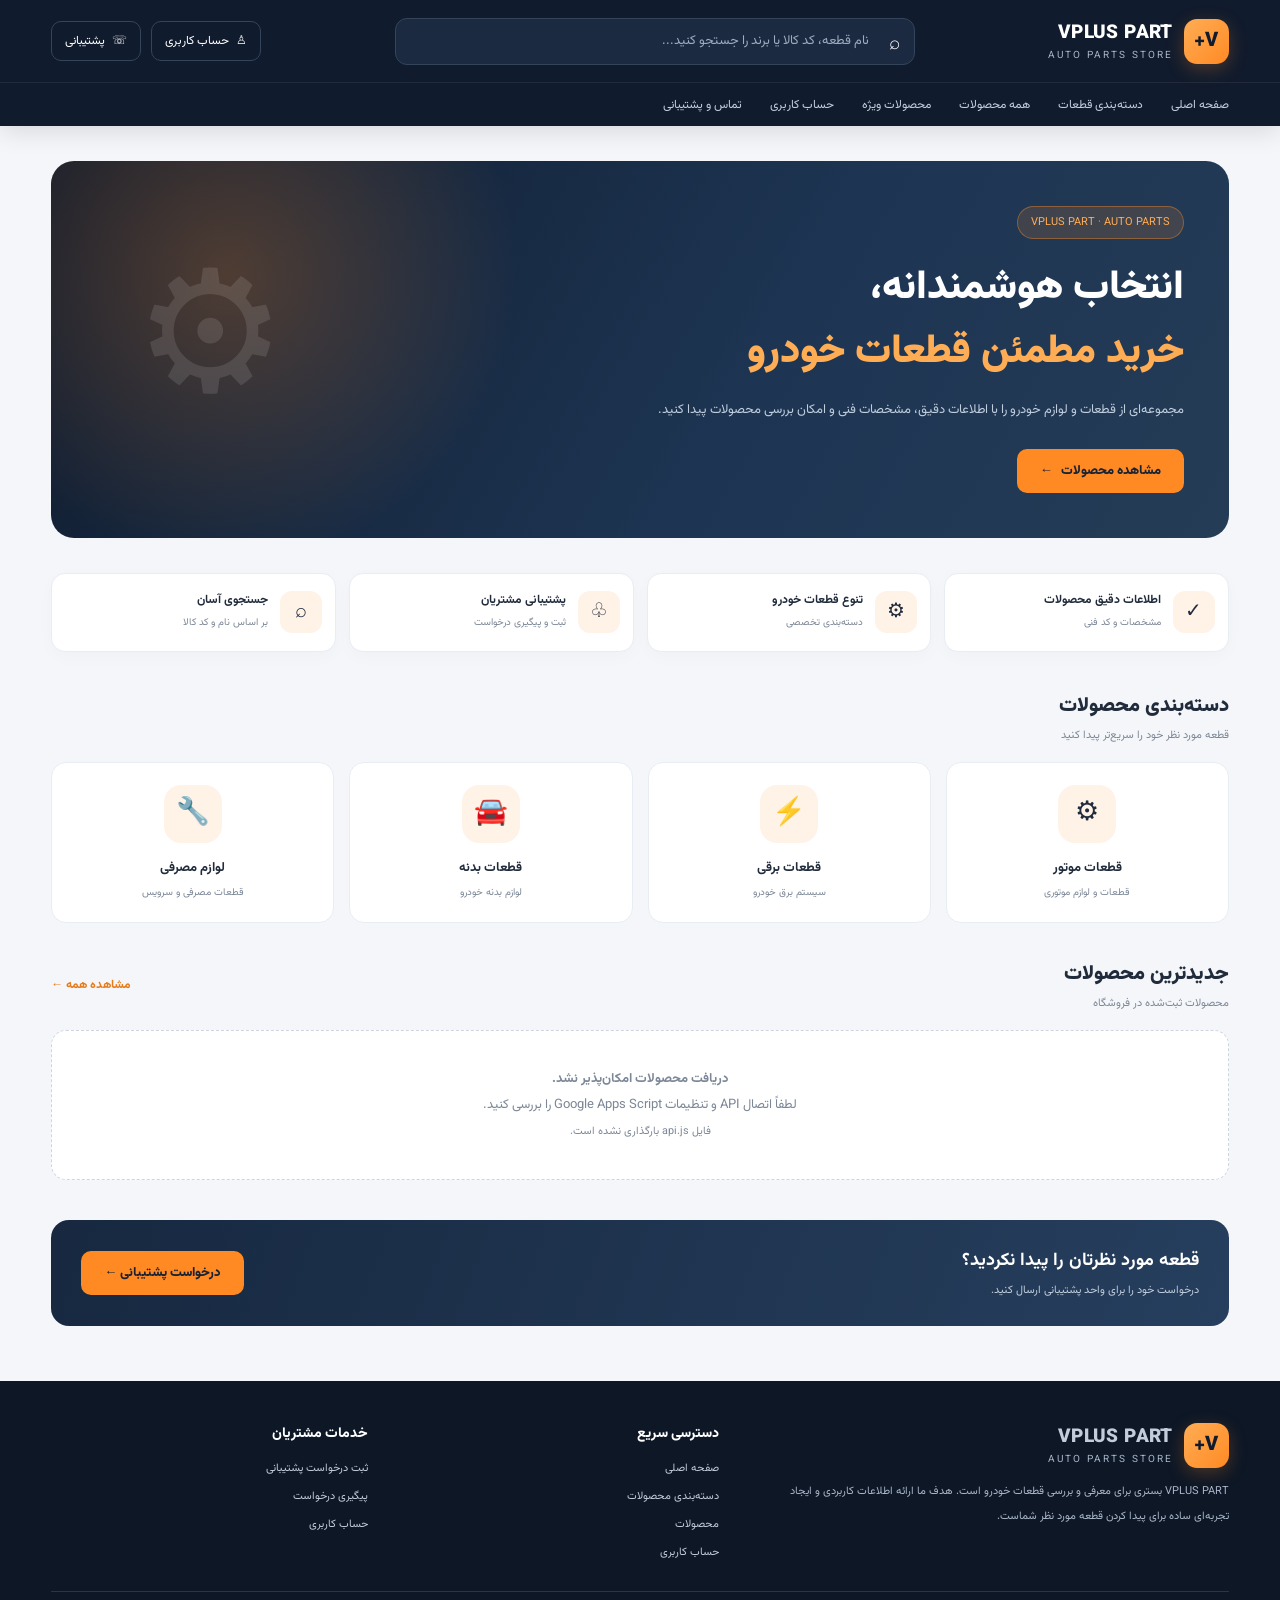
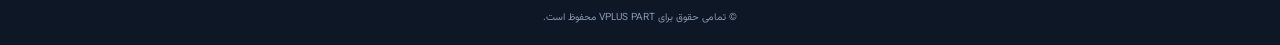
==== commit 8a12b517: "Update index.html" ====
--- a/index.html
+++ b/index.html
@@ -1,3 +1,4 @@
+
 <!DOCTYPE html>
 <html lang="fa" dir="rtl">
 <head>
@@ -44,20 +45,6 @@
       margin: auto;
     }
 
-    .topbar {
-      background: #0b1422;
-      color: #d7dfeb;
-      font-size: 12px;
-      padding: 9px 0;
-    }
-
-    .topbar-inner {
-      display: flex;
-      justify-content: space-between;
-      gap: 12px;
-      flex-wrap: wrap;
-    }
-
     header {
       background: var(--navy);
       color: white;
@@ -351,6 +338,7 @@
     }
 
     .category strong { font-size: 13px; }
+
     .category small {
       display: block;
       color: var(--muted);
@@ -539,7 +527,6 @@
     }
 
     @media(max-width:600px) {
-      .topbar-inner { justify-content: center; }
       .header-main { gap: 12px; }
       .brand-name { font-size: 16px; }
       .brand-logo { width: 39px; height: 39px; }
@@ -571,13 +558,6 @@
 
 <body>
 
-  <div class="topbar">
-    <div class="container topbar-inner">
-      <span>فروشگاه تخصصی قطعات خودرو VPLUS PART</span>
-      <span>کیفیت، اصالت و انتخاب مطمئن</span>
-    </div>
-  </div>
-
   <header>
     <div class="container header-main">
 
@@ -791,17 +771,33 @@
     let allProducts = [];
     let selectedCategory = "";
 
+    // تبدیل اعداد فارسی و عربی به انگلیسی
     function toEnglishDigits(value) {
       return String(value ?? "").replace(/[۰-۹٠-٩]/g, digit => {
-        return "۰۱۲۳۴۵۶۷۸۹".indexOf(digit) !== -1
-          ? "۰۱۲۳۴۵۶۷۸۹".indexOf(digit)
-          : "٠١٢٣٤٥٦٧٨٩".indexOf(digit);
+        const fa = "۰۱۲۳۴۵۶۷۸۹";
+        const ar = "٠١٢٣٤٥٦٧٨٩";
+
+        if (fa.includes(digit)) return fa.indexOf(digit);
+        return ar.indexOf(digit);
       });
     }
 
+    // یکسان‌سازی کد برای جستجوی تصویر
+    function normalizeCode(value) {
+      return toEnglishDigits(String(value ?? "").trim())
+        .replace(/\s+/g, "");
+    }
+
     function formatPrice(value) {
-      const number = Number(toEnglishDigits(value));
-      if (!Number.isFinite(number) || number <= 0) return "تماس بگیرید";
+      const cleaned = toEnglishDigits(value)
+        .replace(/[,\s٬،]/g, "");
+
+      const number = Number(cleaned);
+
+      if (!Number.isFinite(number) || number <= 0) {
+        return "تماس بگیرید";
+      }
+
       return new Intl.NumberFormat("fa-IR").format(number) + " تومان";
     }
 
@@ -815,34 +811,108 @@
       })[char]);
     }
 
+    // اطلاعات محصول از شیت
     function getProductName(product) {
-      return product.Name || product.name || product.title || "محصول بدون نام";
+      return product.Name ||
+        product.name ||
+        product.ProductName ||
+        product.productName ||
+        product.title ||
+        "محصول بدون نام";
     }
 
     function getProductCode(product) {
-      return product.ProductCode || product.productCode ||
-        product.SKU || product.sku || "";
+      return product.ProductCode ||
+        product.productCode ||
+        product.SKU ||
+        product.sku ||
+        product.Code ||
+        product.code ||
+        "";
     }
 
     function getProductPrice(product) {
-      return product.Price ?? product.price ?? 0;
-    }
-
-    function getProductImage(product) {
-      return product.MainImageURL || product.mainImageURL ||
-        product.image || product.imageUrl || "";
+      return product.Price ??
+        product.price ??
+        product.SellingPrice ??
+        product.sellingPrice ??
+        0;
     }
 
     function getProductBrand(product) {
-      return product.BrandName || product.brandName ||
-        product.brand || "";
+      return product.BrandName ||
+        product.brandName ||
+        product.brand ||
+        "";
     }
 
     function getProductCategory(product) {
-      return product.CategoryName || product.categoryName ||
-        product.category || "";
-    }
-
+      return product.CategoryName ||
+        product.categoryName ||
+        product.category ||
+        "";
+    }
+
+    // ساخت مسیرهای احتمالی تصویر با استفاده از کد محصول
+    function getProductImageCandidates(product) {
+      const code = normalizeCode(getProductCode(product));
+
+      if (!code) return [];
+
+      const extensions = ["jpg", "jpeg", "png", "webp"];
+      const candidates = [];
+
+      extensions.forEach(extension => {
+        candidates.push(
+          "image/" + encodeURIComponent(code) + "." + extension
+        );
+      });
+
+      // اگر تصویر مستقیم در شیت هم ثبت شده باشد،
+      // پس از امتحان تصاویر پوشه از آن استفاده می‌شود.
+      const remoteImage =
+        product.MainImageURL ||
+        product.mainImageURL ||
+        product.image ||
+        product.imageUrl ||
+        "";
+
+      if (remoteImage && !candidates.includes(remoteImage)) {
+        candidates.push(remoteImage);
+      }
+
+      return candidates;
+    }
+
+    // در صورت پیدا نشدن تصویر، پسوند بعدی امتحان می‌شود
+    function tryNextProductImage(img) {
+      let candidates = [];
+
+      try {
+        candidates = JSON.parse(img.dataset.candidates || "[]");
+      } catch (error) {
+        candidates = [];
+      }
+
+      const nextIndex = Number(img.dataset.index || 0) + 1;
+
+      if (nextIndex < candidates.length) {
+        img.dataset.index = String(nextIndex);
+        img.src = candidates[nextIndex];
+        return;
+      }
+
+      img.onerror = null;
+      img.style.display = "none";
+
+      const placeholder = document.createElement("div");
+      placeholder.className = "product-placeholder";
+      placeholder.textContent = "⚙";
+
+      img.parentElement.appendChild(placeholder);
+    }
+
+    // ساخت کارت محصولات
     function renderProducts(products) {
       if (!products.length) {
         productGrid.innerHTML = `
@@ -856,38 +926,75 @@
         const name = escapeHTML(getProductName(product));
         const code = escapeHTML(getProductCode(product));
         const brand = escapeHTML(getProductBrand(product));
-        const image = getProductImage(product);
         const price = formatPrice(getProductPrice(product));
-        const stock = Number(product.StockQuantity ?? product.stockQuantity ?? 0);
-
-        const imageHTML = image
-          ? `<img src="${escapeHTML(image)}" alt="${name}" loading="lazy"
-               onerror="this.parentElement.innerHTML='<div class=product-placeholder>⚙</div>'">`
+
+        const stock = Number(
+          toEnglishDigits(
+            product.StockQuantity ??
+            product.stockQuantity ??
+            0
+          )
+        );
+
+        const imageCandidates = getProductImageCandidates(product);
+
+        const imageHTML = imageCandidates.length
+          ? `
+            <img
+              src="${escapeHTML(imageCandidates[0])}"
+              data-candidates="${escapeHTML(JSON.stringify(imageCandidates))}"
+              data-index="0"
+              alt="${name}"
+              loading="lazy"
+              onerror="tryNextProductImage(this)"
+            >
+          `
           : `<div class="product-placeholder">⚙</div>`;
 
         return `
           <article class="product-card">
+
             <div class="product-image">
               ${imageHTML}
               <span class="product-label">VPLUS PART</span>
             </div>
+
             <div class="product-info">
-              ${brand ? `<div class="product-brand">${brand}</div>` : ""}
+
+              ${brand
+                ? `<div class="product-brand">${brand}</div>`
+                : ""
+              }
+
               <div class="product-name">${name}</div>
-              ${code ? `<div class="product-code">کد کالا: ${code}</div>` : ""}
+
+              ${code
+                ? `<div class="product-code">کد کالا: ${code}</div>`
+                : ""
+              }
+
               <div class="product-price">
                 ${escapeHTML(price)}
               </div>
+
               <div class="product-stock">
-                ${stock > 0 ? "● موجود در انبار" : "● برای اطلاع از موجودی تماس بگیرید"}
+                ${stock > 0
+                  ? "● موجود در انبار"
+                  : "● برای اطلاع از موجودی تماس بگیرید"
+                }
               </div>
+
             </div>
-          </article>`;
+          </article>
+        `;
       }).join("");
     }
 
+    // جستجو و فیلتر محصولات
     function filterProducts() {
-      const search = toEnglishDigits(searchInput.value.trim()).toLowerCase();
+      const search = toEnglishDigits(
+        searchInput.value.trim()
+      ).toLowerCase();
 
       const filtered = allProducts.filter(product => {
         const searchable = [
@@ -898,6 +1005,7 @@
         ].join(" ").toLowerCase();
 
         const matchesSearch = searchable.includes(search);
+
         const matchesCategory = !selectedCategory ||
           getProductCategory(product).includes(selectedCategory);
 
@@ -907,6 +1015,7 @@
       renderProducts(filtered);
     }
 
+    // دریافت محصولات از Google Sheets از طریق API
     async function loadProducts() {
       try {
         if (!window.VPlusAPI) {
@@ -915,7 +1024,11 @@
 
         const response = await VPlusAPI.products();
 
-        let products = response.products || response.data || response.items || [];
+        let products =
+          response.products ||
+          response.data ||
+          response.items ||
+          [];
 
         if (!Array.isArray(products)) {
           products = [];
@@ -923,26 +1036,37 @@
 
         allProducts = products.filter(product => {
           const active = product.IsActive ?? product.isActive;
-          return active === undefined || active === "" ||
-            active === true || active === "TRUE" || active === "true" ||
-            active === 1 || active === "1";
+
+          return active === undefined ||
+            active === "" ||
+            active === true ||
+            active === "TRUE" ||
+            active === "true" ||
+            active === 1 ||
+            active === "1";
         });
 
         renderProducts(allProducts);
 
       } catch (error) {
-        console.error(error);
+        console.error("Products loading error:", error);
+
         productGrid.innerHTML = `
           <div class="empty-state">
-            <strong>دریافت محصولات امکان‌پذیر نشد.</strong><br>
-            لطفاً اتصال API و تنظیمات Google Apps Script را بررسی کنید.<br>
+            <strong>دریافت محصولات امکان‌پذیر نشد.</strong>
+            <br>
+            لطفاً اتصال API و تنظیمات Google Apps Script را بررسی کنید.
+            <br>
             <small>${escapeHTML(error.message)}</small>
-          </div>`;
+          </div>
+        `;
       }
     }
 
+    // جستجوی زنده
     searchInput.addEventListener("input", filterProducts);
 
+    // انتخاب دسته‌بندی
     document.querySelectorAll("[data-category]").forEach(category => {
       category.addEventListener("click", () => {
         selectedCategory = category.dataset.category;
@@ -951,12 +1075,14 @@
       });
     });
 
+    // نمایش همه محصولات
     document.getElementById("showAll").addEventListener("click", () => {
       selectedCategory = "";
       searchInput.value = "";
       renderProducts(allProducts);
     });
 
+    // شروع دریافت اطلاعات
     loadProducts();
   </script>
 
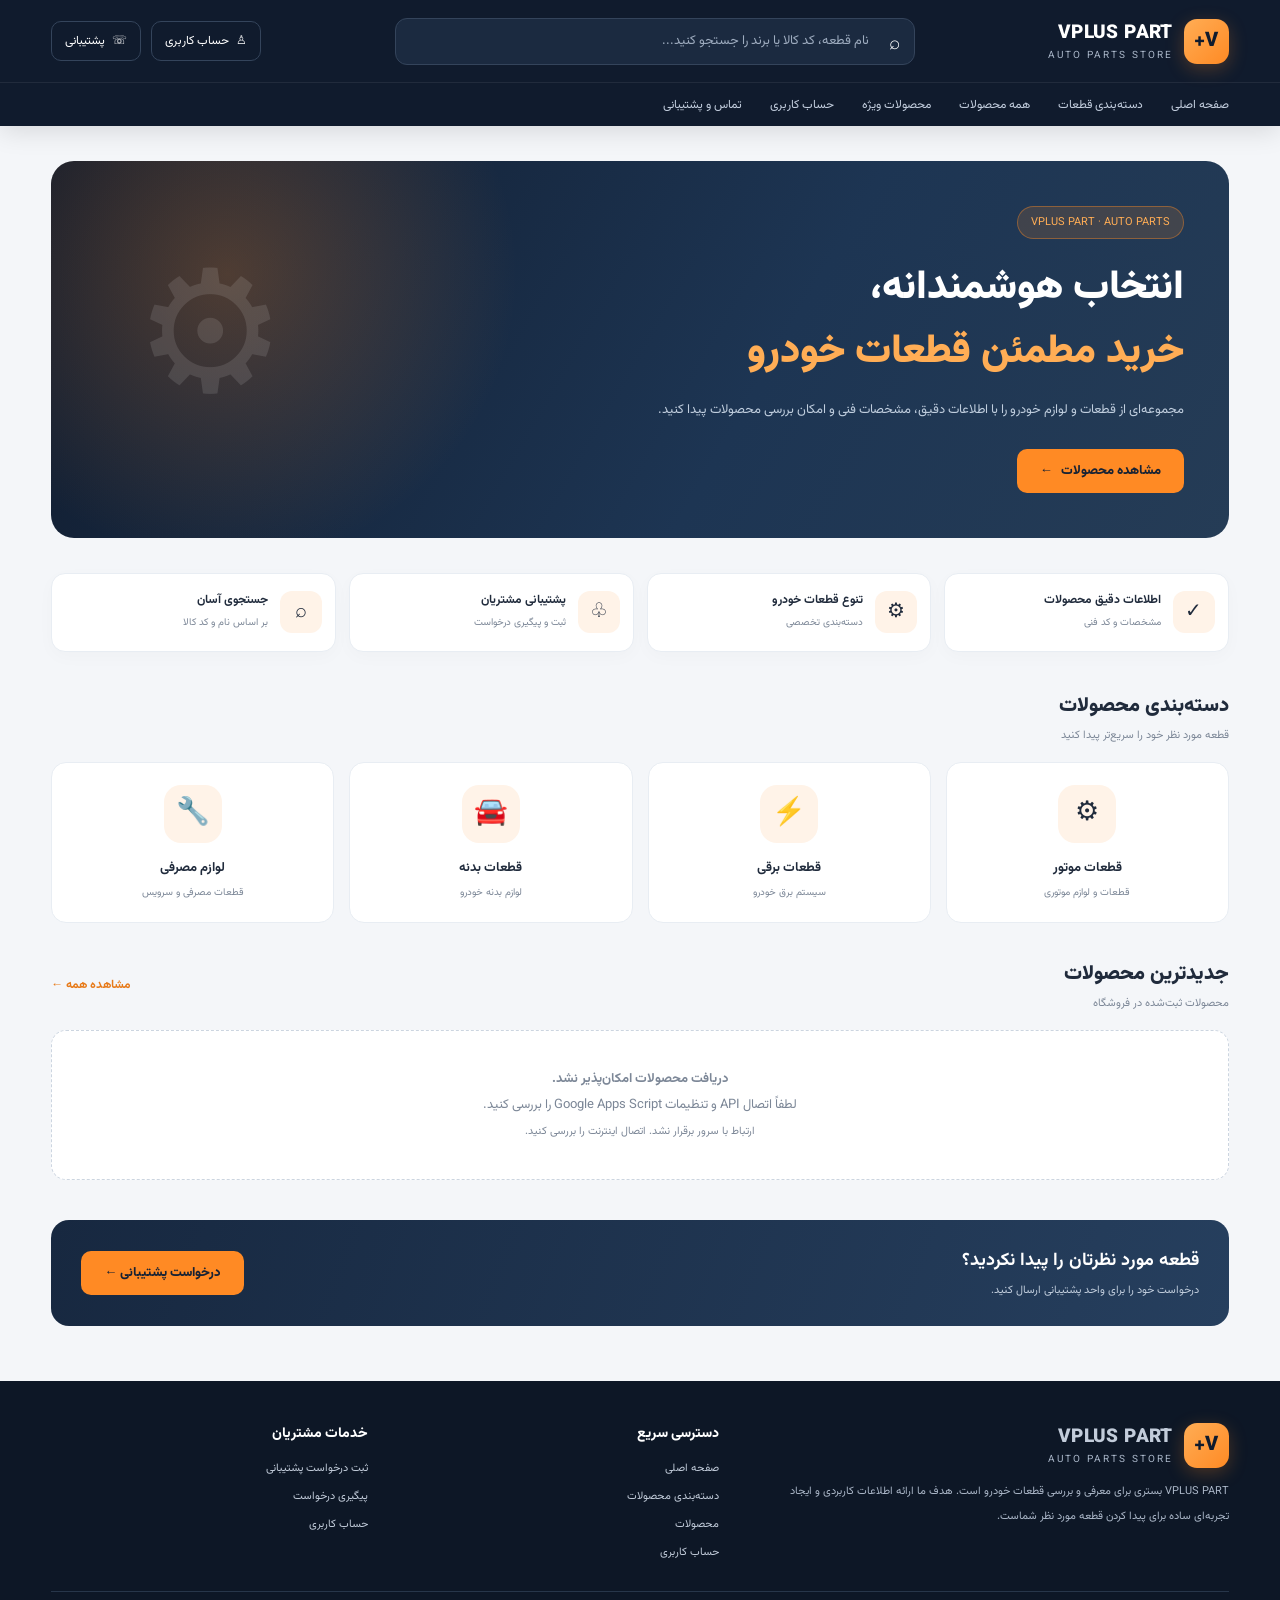
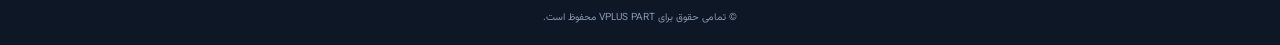
==== commit 3e911249: "Update index.html" ====
--- a/index.html
+++ b/index.html
@@ -1018,9 +1018,9 @@
     // دریافت محصولات از Google Sheets از طریق API
     async function loadProducts() {
       try {
-        if (!window.VPlusAPI) {
-          throw new Error("فایل api.js بارگذاری نشده است.");
-        }
+        if (typeof VPlusAPI === "undefined") {
+  throw new Error("فایل api.js بارگذاری نشده است.");
+}
 
         const response = await VPlusAPI.products();
 
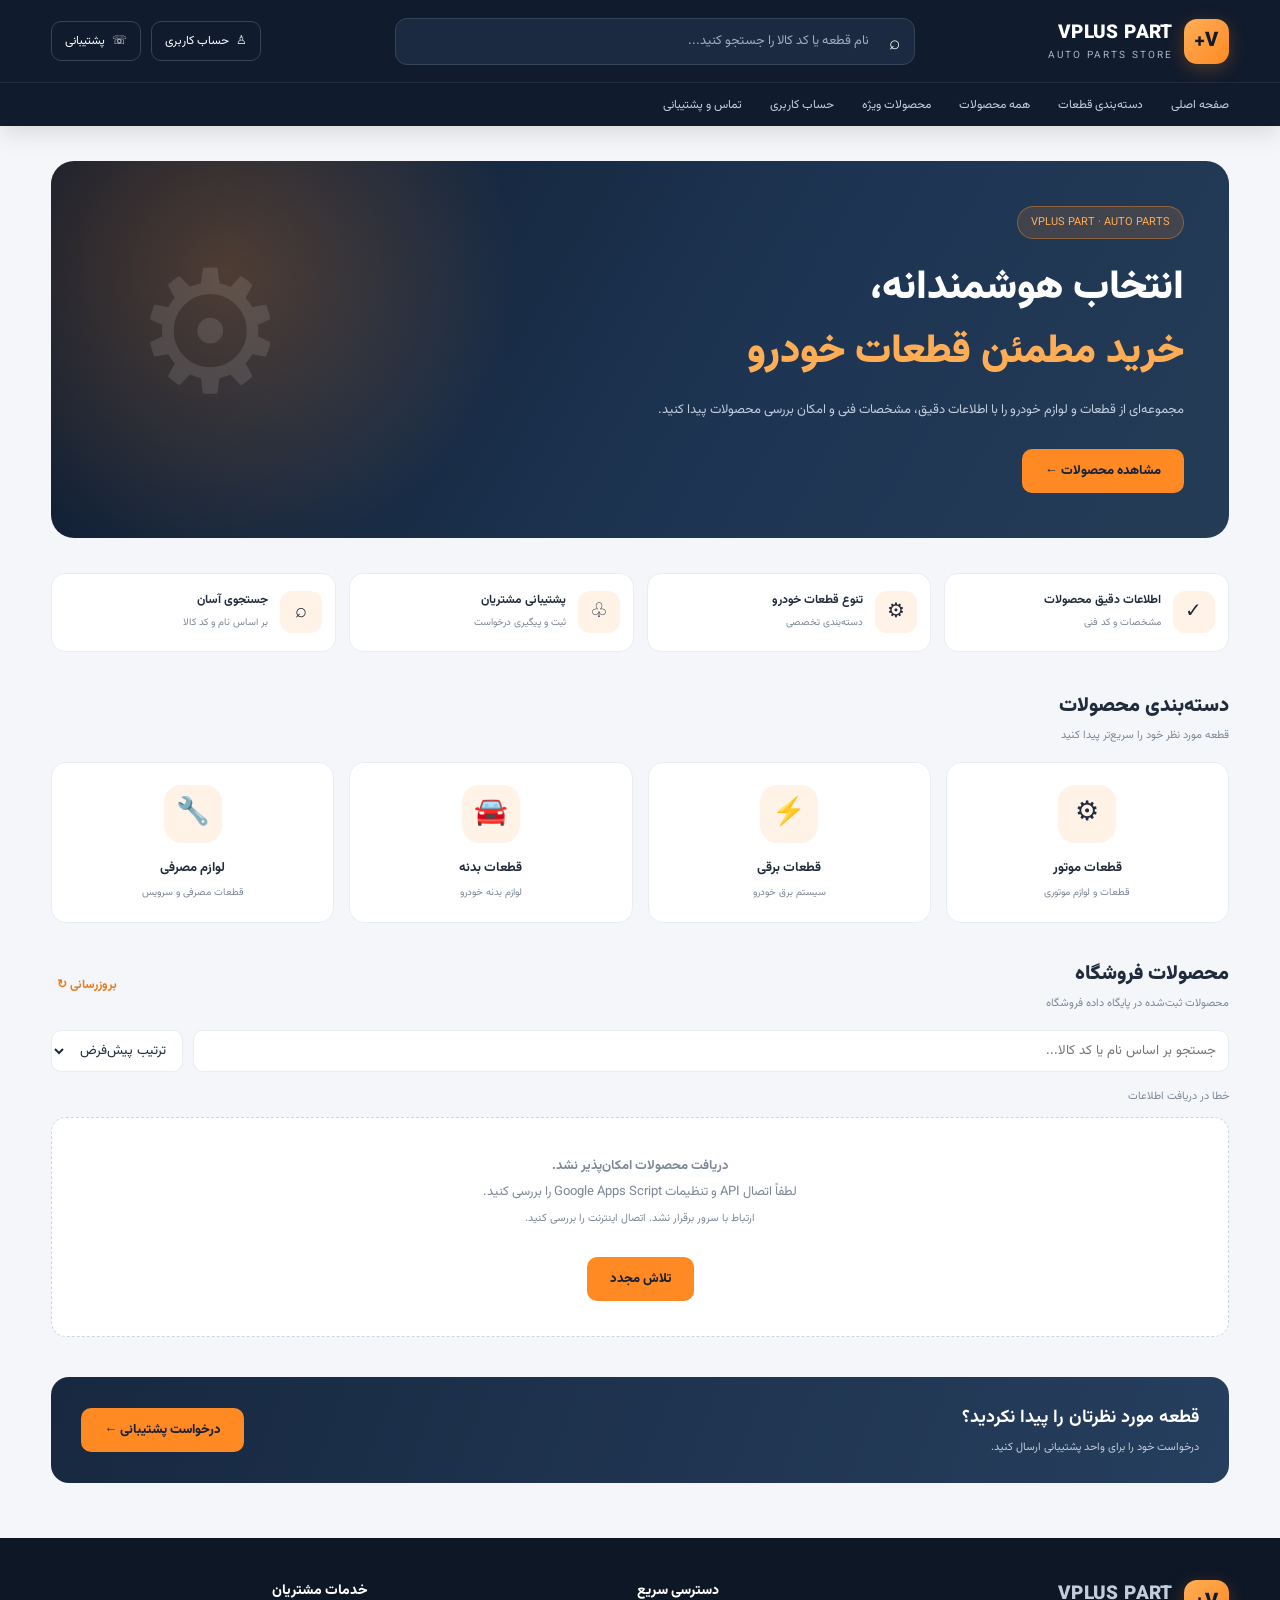
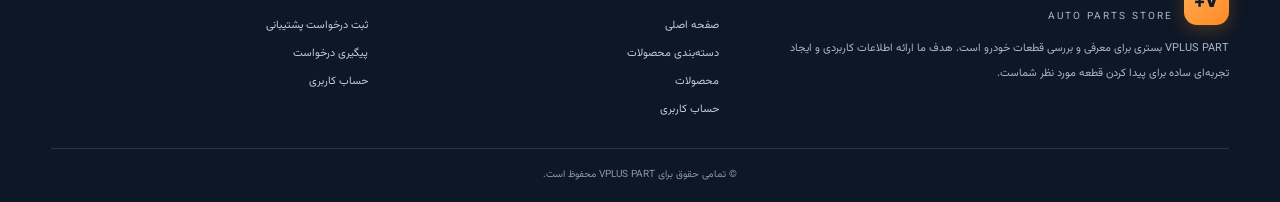
==== commit fc4dc80c: "Update index.html" ====
--- a/index.html
+++ b/index.html
@@ -2,1089 +2,627 @@
 <!DOCTYPE html>
 <html lang="fa" dir="rtl">
 <head>
-  <meta charset="UTF-8">
-  <meta name="viewport" content="width=device-width, initial-scale=1.0">
-  <meta name="theme-color" content="#101b2d">
-  <meta name="description" content="VPLUS PART؛ فروشگاه تخصصی قطعات خودرو">
-  <title>VPLUS PART | فروشگاه تخصصی قطعات خودرو</title>
-
-  <link rel="preconnect" href="https://fonts.googleapis.com">
-  <link rel="preconnect" href="https://fonts.gstatic.com" crossorigin>
-  <link href="https://fonts.googleapis.com/css2?family=Vazirmatn:wght@400;500;600;700;800;900&display=swap" rel="stylesheet">
-
-  <style>
-    :root {
-      --navy: #101b2d;
-      --navy2: #172840;
-      --orange: #ff8a24;
-      --orange2: #ffad55;
-      --bg: #f4f6f9;
-      --white: #fff;
-      --text: #202b3c;
-      --muted: #7c8797;
-      --border: #e8edf3;
-      --green: #159b68;
-      --shadow: 0 12px 35px rgba(16,27,45,.07);
+<meta charset="UTF-8">
+<meta name="viewport" content="width=device-width, initial-scale=1.0">
+<meta name="theme-color" content="#101b2d">
+<meta name="description" content="VPLUS PART؛ فروشگاه تخصصی قطعات خودرو">
+<title>VPLUS PART | فروشگاه تخصصی قطعات خودرو</title>
+
+<link rel="preconnect" href="https://fonts.googleapis.com">
+<link rel="preconnect" href="https://fonts.gstatic.com" crossorigin>
+<link href="https://fonts.googleapis.com/css2?family=Vazirmatn:wght@400;500;600;700;800;900&display=swap" rel="stylesheet">
+
+<style>
+:root {
+  --navy:#101b2d;
+  --navy2:#172840;
+  --orange:#ff8a24;
+  --orange2:#ffad55;
+  --bg:#f4f6f9;
+  --white:#fff;
+  --text:#202b3c;
+  --muted:#7c8797;
+  --border:#e8edf3;
+  --green:#159b68;
+  --shadow:0 12px 35px rgba(16,27,45,.07);
+}
+*{box-sizing:border-box}
+body{margin:0;font-family:Vazirmatn,sans-serif;background:var(--bg);color:var(--text)}
+a{text-decoration:none;color:inherit}
+button,input,select{font-family:inherit}
+button{cursor:pointer}
+.container{width:min(1180px,92%);margin:auto}
+
+header{background:var(--navy);color:white;position:sticky;top:0;z-index:20;box-shadow:0 5px 25px #0002}
+.header-main{min-height:82px;display:flex;align-items:center;justify-content:space-between;gap:20px}
+.brand{display:flex;align-items:center;gap:11px;min-width:max-content}
+.brand-logo{width:45px;height:45px;border-radius:13px;display:grid;place-items:center;color:var(--navy);font-size:20px;font-weight:900;background:linear-gradient(135deg,var(--orange2),var(--orange));box-shadow:0 5px 18px #ff8a2440}
+.brand-name{font-size:19px;font-weight:900;letter-spacing:.4px}
+.brand-sub{font-size:10px;color:#aab7c9;letter-spacing:2px}
+.search{flex:1;max-width:520px;position:relative}
+.search input{width:100%;height:47px;border:1px solid #34445b;border-radius:12px;background:#1b2a40;color:white;padding:0 45px 0 15px;outline:none;font-size:13px}
+.search input:focus{border-color:var(--orange)}
+.search input::placeholder{color:#9eacbf}
+.search-icon{position:absolute;right:15px;top:12px;font-size:19px}
+.header-actions{display:flex;align-items:center;gap:10px}
+.header-btn{display:flex;align-items:center;gap:7px;padding:10px 13px;border:1px solid #34445b;border-radius:10px;font-size:12px;white-space:nowrap;transition:.2s}
+.header-btn:hover{border-color:var(--orange);color:var(--orange2)}
+nav{border-top:1px solid #ffffff12}
+.nav-inner{display:flex;align-items:center;gap:28px;min-height:43px;overflow-x:auto;white-space:nowrap;font-size:12px;color:#c3cede}
+.nav-inner a:hover{color:var(--orange2)}
+
+.hero{padding:35px 0 25px}
+.hero-box{min-height:310px;border-radius:23px;overflow:hidden;position:relative;background:radial-gradient(circle at 15% 30%,#ff8a2440,transparent 28%),linear-gradient(120deg,#101b2d,#1d3553 60%,#253c56);display:flex;align-items:center;padding:45px;color:white}
+.hero-content{max-width:570px;position:relative;z-index:2}
+.hero-tag{display:inline-block;background:#ff8a2426;border:1px solid #ff8a2466;color:var(--orange2);border-radius:30px;padding:7px 13px;font-size:11px;margin-bottom:17px}
+.hero h1{font-size:clamp(25px,4vw,40px);line-height:1.6;margin:0 0 12px;font-weight:900}
+.hero h1 span{color:var(--orange2)}
+.hero p{color:#c0cede;font-size:13px;line-height:2.2;margin:0 0 24px}
+.primary-btn{display:inline-flex;align-items:center;justify-content:center;gap:8px;background:var(--orange);color:#172234;padding:12px 23px;border-radius:10px;font-size:13px;font-weight:800;border:0;transition:.2s}
+.primary-btn:hover{background:var(--orange2);transform:translateY(-2px)}
+.hero-decoration{position:absolute;left:7%;top:50%;transform:translateY(-50%);font-size:170px;opacity:.11;filter:grayscale(1)}
+
+.features{display:grid;grid-template-columns:repeat(4,1fr);gap:13px;margin:10px 0 38px}
+.feature{background:white;border:1px solid var(--border);border-radius:14px;padding:17px 13px;display:flex;align-items:center;gap:12px}
+.feature-icon{width:42px;height:42px;border-radius:12px;background:#fff3e8;display:grid;place-items:center;font-size:20px;flex-shrink:0}
+.feature strong{display:block;font-size:12px}
+.feature small{color:var(--muted);font-size:10px}
+
+.section{margin:35px 0}
+.section-head{display:flex;justify-content:space-between;align-items:center;gap:12px;margin-bottom:18px}
+.section-title{font-size:20px;font-weight:900;margin:0}
+.section-sub{color:var(--muted);font-size:11px;margin-top:5px}
+.view-all{color:#e77a19;font-size:12px;font-weight:700}
+.category-grid{display:grid;grid-template-columns:repeat(4,1fr);gap:15px}
+.category{background:white;border:1px solid var(--border);border-radius:15px;padding:22px 15px;text-align:center;transition:.2s}
+.category:hover{transform:translateY(-4px);border-color:#ffc48d;box-shadow:var(--shadow)}
+.category-icon{width:58px;height:58px;display:grid;place-items:center;border-radius:17px;background:#fff3e8;margin:0 auto 12px;font-size:27px}
+.category strong{font-size:13px}
+.category small{display:block;color:var(--muted);font-size:10px;margin-top:5px}
+
+.product-tools{display:flex;align-items:center;gap:10px;margin-bottom:16px;flex-wrap:wrap}
+.product-tools input,.product-tools select{height:42px;border:1px solid var(--border);background:white;border-radius:10px;padding:0 12px;color:var(--text);outline:none}
+.product-tools input{flex:1;min-width:180px}
+.product-tools input:focus,.product-tools select:focus{border-color:var(--orange)}
+.product-count{font-size:11px;color:var(--muted);margin-bottom:12px}
+.product-grid{display:grid;grid-template-columns:repeat(4,1fr);gap:16px}
+.product-card{background:white;border:1px solid var(--border);border-radius:15px;overflow:hidden;transition:.2s}
+.product-card:hover{transform:translateY(-4px);box-shadow:var(--shadow);border-color:#ffd0a5}
+.product-image{height:175px;background:#f7f8fa;display:grid;place-items:center;overflow:hidden;position:relative}
+.product-image img{width:100%;height:100%;object-fit:contain;padding:12px}
+.product-placeholder{font-size:54px;opacity:.55}
+.product-label{position:absolute;top:10px;right:10px;background:#fff0e2;color:#d66c13;border-radius:6px;padding:4px 8px;font-size:9px;font-weight:700}
+.product-info{padding:13px}
+.product-brand{color:#e47b1c;font-size:10px;font-weight:700;margin-bottom:6px}
+.product-name{font-size:12px;font-weight:700;line-height:1.9;min-height:45px}
+.product-code{font-size:10px;color:var(--muted);margin:7px 0}
+.product-price{font-size:14px;font-weight:900;margin-top:10px}
+.product-price small{font-size:9px;font-weight:500;color:var(--muted)}
+.empty-state,.loading{grid-column:1/-1;background:white;border:1px dashed #ccd5e0;padding:35px;border-radius:15px;text-align:center;color:var(--muted);font-size:13px;line-height:2}
+
+.banner{background:linear-gradient(110deg,#172840,#263f5e);color:white;border-radius:18px;padding:27px 30px;display:flex;justify-content:space-between;align-items:center;gap:20px;margin:40px 0}
+.banner h3{margin:0 0 7px;font-size:18px}
+.banner p{margin:0;color:#c2cedd;font-size:11px}
+
+footer{background:#0d1726;color:#c2ccda;margin-top:55px;padding:42px 0 20px}
+.footer-grid{display:grid;grid-template-columns:1.5fr 1fr 1fr;gap:35px}
+.footer-title{color:white;font-size:14px;font-weight:800;margin-bottom:15px}
+.footer-text{font-size:11px;line-height:2.3;color:#aab6c7}
+.footer-links{display:grid;gap:11px;font-size:11px}
+.footer-links a:hover{color:var(--orange2)}
+.copyright{border-top:1px solid #27364a;margin-top:30px;padding-top:18px;text-align:center;color:#8998ac;font-size:10px}
+
+@media(max-width:850px){
+.header-main{flex-wrap:wrap;padding:13px 0}
+.search{order:3;flex-basis:100%;max-width:none}
+.features{grid-template-columns:repeat(2,1fr)}
+.product-grid{grid-template-columns:repeat(3,1fr)}
+.hero-decoration{font-size:120px}
+}
+@media(max-width:600px){
+.header-main{gap:12px}
+.brand-name{font-size:16px}
+.brand-logo{width:39px;height:39px}
+.header-btn{padding:9px;font-size:10px}
+.header-btn span:last-child{display:none}
+.nav-inner{gap:20px}
+.hero{padding-top:20px}
+.hero-box{min-height:300px;padding:25px 20px}
+.hero-decoration{left:-10px;font-size:95px}
+.hero p{font-size:11px}
+.features{gap:9px}
+.feature{padding:12px 9px;gap:8px}
+.feature-icon{width:35px;height:35px;font-size:17px}
+.feature strong{font-size:10px}
+.feature small{font-size:9px}
+.category-grid{grid-template-columns:repeat(2,1fr);gap:10px}
+.category{padding:17px 8px}
+.product-grid{grid-template-columns:repeat(2,1fr);gap:10px}
+.product-image{height:140px}
+.product-info{padding:10px}
+.product-name{font-size:11px}
+.product-price{font-size:12px}
+.banner{padding:22px 17px;flex-direction:column;align-items:flex-start}
+.footer-grid{grid-template-columns:1fr;gap:25px}
+.section-title{font-size:17px}
+}
+</style>
+</head>
+
+<body>
+<header>
+  <div class="container header-main">
+    <a href="index.html" class="brand">
+      <div class="brand-logo">V+</div>
+      <div>
+        <div class="brand-name">VPLUS PART</div>
+        <div class="brand-sub">AUTO PARTS STORE</div>
+      </div>
+    </a>
+
+    <div class="search">
+      <span class="search-icon">⌕</span>
+      <input id="searchInput" type="search" placeholder="نام قطعه یا کد کالا را جستجو کنید...">
+    </div>
+
+    <div class="header-actions">
+      <a href="account.html" class="header-btn"><span>♙</span><span>حساب کاربری</span></a>
+      <a href="support.html" class="header-btn"><span>☏</span><span>پشتیبانی</span></a>
+    </div>
+  </div>
+
+  <nav>
+    <div class="container nav-inner">
+      <a href="index.html">صفحه اصلی</a>
+      <a href="#categories">دسته‌بندی قطعات</a>
+      <a href="#products">همه محصولات</a>
+      <a href="#featured">محصولات ویژه</a>
+      <a href="account.html">حساب کاربری</a>
+      <a href="support.html">تماس و پشتیبانی</a>
+    </div>
+  </nav>
+</header>
+
+<main>
+  <section class="hero">
+    <div class="container">
+      <div class="hero-box">
+        <div class="hero-content">
+          <div class="hero-tag">VPLUS PART · AUTO PARTS</div>
+          <h1>انتخاب هوشمندانه،<br><span>خرید مطمئن قطعات خودرو</span></h1>
+          <p>مجموعه‌ای از قطعات و لوازم خودرو را با اطلاعات دقیق، مشخصات فنی و امکان بررسی محصولات پیدا کنید.</p>
+          <a href="#products" class="primary-btn">مشاهده محصولات ←</a>
+        </div>
+        <div class="hero-decoration">⚙</div>
+      </div>
+    </div>
+  </section>
+
+  <div class="container">
+    <section class="features">
+      <div class="feature"><div class="feature-icon">✓</div><div><strong>اطلاعات دقیق محصولات</strong><small>مشخصات و کد فنی</small></div></div>
+      <div class="feature"><div class="feature-icon">⚙</div><div><strong>تنوع قطعات خودرو</strong><small>دسته‌بندی تخصصی</small></div></div>
+      <div class="feature"><div class="feature-icon">♧</div><div><strong>پشتیبانی مشتریان</strong><small>ثبت و پیگیری درخواست</small></div></div>
+      <div class="feature"><div class="feature-icon">⌕</div><div><strong>جستجوی آسان</strong><small>بر اساس نام و کد کالا</small></div></div>
+    </section>
+
+    <section class="section" id="categories">
+      <div class="section-head">
+        <div>
+          <h2 class="section-title">دسته‌بندی محصولات</h2>
+          <div class="section-sub">قطعه مورد نظر خود را سریع‌تر پیدا کنید</div>
+        </div>
+      </div>
+
+      <div class="category-grid" id="categoryGrid">
+        <a class="category" href="#products" data-category="موتور"><div class="category-icon">⚙</div><strong>قطعات موتور</strong><small>قطعات و لوازم موتوری</small></a>
+        <a class="category" href="#products" data-category="برقی"><div class="category-icon">⚡</div><strong>قطعات برقی</strong><small>سیستم برق خودرو</small></a>
+        <a class="category" href="#products" data-category="بدنه"><div class="category-icon">🚘</div><strong>قطعات بدنه</strong><small>لوازم بدنه خودرو</small></a>
+        <a class="category" href="#products" data-category="مصرفی"><div class="category-icon">🔧</div><strong>لوازم مصرفی</strong><small>قطعات مصرفی و سرویس</small></a>
+      </div>
+    </section>
+
+    <section class="section" id="products">
+      <div class="section-head">
+        <div>
+          <h2 class="section-title">محصولات فروشگاه</h2>
+          <div class="section-sub">محصولات ثبت‌شده در پایگاه داده فروشگاه</div>
+        </div>
+        <button class="view-all" id="refreshProducts" style="border:0;background:none">بروزرسانی ↻</button>
+      </div>
+
+      <div class="product-tools">
+        <input id="productSearch" type="search" placeholder="جستجو بر اساس نام یا کد کالا...">
+        <select id="sortProducts">
+          <option value="default">ترتیب پیش‌فرض</option>
+          <option value="low">ارزان‌ترین</option>
+          <option value="high">گران‌ترین</option>
+          <option value="name">نام محصول</option>
+        </select>
+      </div>
+
+      <div class="product-count" id="productCount">در حال دریافت محصولات...</div>
+      <div class="product-grid" id="productGrid">
+        <div class="loading">در حال دریافت محصولات...</div>
+      </div>
+    </section>
+
+    <section class="banner" id="featured">
+      <div>
+        <h3>قطعه مورد نظرتان را پیدا نکردید؟</h3>
+        <p>درخواست خود را برای واحد پشتیبانی ارسال کنید.</p>
+      </div>
+      <a href="support.html" class="primary-btn">درخواست پشتیبانی ←</a>
+    </section>
+  </div>
+</main>
+
+<footer>
+  <div class="container">
+    <div class="footer-grid">
+      <div>
+        <div class="brand">
+          <div class="brand-logo">V+</div>
+          <div><div class="brand-name">VPLUS PART</div><div class="brand-sub">AUTO PARTS STORE</div></div>
+        </div>
+        <p class="footer-text">VPLUS PART بستری برای معرفی و بررسی قطعات خودرو است. هدف ما ارائه اطلاعات کاربردی و ایجاد تجربه‌ای ساده برای پیدا کردن قطعه مورد نظر شماست.</p>
+      </div>
+      <div>
+        <div class="footer-title">دسترسی سریع</div>
+        <div class="footer-links">
+          <a href="index.html">صفحه اصلی</a>
+          <a href="#categories">دسته‌بندی محصولات</a>
+          <a href="#products">محصولات</a>
+          <a href="account.html">حساب کاربری</a>
+        </div>
+      </div>
+      <div>
+        <div class="footer-title">خدمات مشتریان</div>
+        <div class="footer-links">
+          <a href="support.html">ثبت درخواست پشتیبانی</a>
+          <a href="support.html">پیگیری درخواست</a>
+          <a href="account.html">حساب کاربری</a>
+        </div>
+      </div>
+    </div>
+    <div class="copyright">© تمامی حقوق برای VPLUS PART محفوظ است.</div>
+  </div>
+</footer>
+
+<script src="api.js"></script>
+<script>
+"use strict";
+
+const productGrid = document.getElementById("productGrid");
+const searchInput = document.getElementById("searchInput");
+const productSearch = document.getElementById("productSearch");
+const productCount = document.getElementById("productCount");
+const sortProducts = document.getElementById("sortProducts");
+
+let allProducts = [];
+let selectedCategory = "";
+let requestInProgress = false;
+
+function toEnglishDigits(value) {
+  const fa = "۰۱۲۳۴۵۶۷۸۹";
+  const ar = "٠١٢٣٤٥٦٧٨٩";
+  return String(value ?? "").replace(/[۰-۹٠-٩]/g, digit => {
+    if (fa.includes(digit)) return String(fa.indexOf(digit));
+    return String(ar.indexOf(digit));
+  });
+}
+
+function normalizeText(value) {
+  return toEnglishDigits(value)
+    .replace(/ي/g, "ی")
+    .replace(/ك/g, "ک")
+    .trim()
+    .toLowerCase();
+}
+
+function normalizeCode(value) {
+  return toEnglishDigits(value).replace(/[\s\u200c]/g, "");
+}
+
+function formatPrice(value) {
+  const cleaned = toEnglishDigits(value)
+    .replace(/[,\s٬،]/g, "");
+  const number = Number(cleaned);
+
+  if (!Number.isFinite(number) || number <= 0) {
+    return "تماس بگیرید";
+  }
+
+  return new Intl.NumberFormat("fa-IR").format(number) + " تومان";
+}
+
+function escapeHTML(value) {
+  return String(value ?? "").replace(/[&<>"']/g, char => ({
+    "&": "&amp;",
+    "<": "&lt;",
+    ">": "&gt;",
+    '"': "&quot;",
+    "'": "&#039;"
+  })[char]);
+}
+
+function readField(object, names) {
+  for (const name of names) {
+    if (object && object[name] !== undefined && object[name] !== null && object[name] !== "") {
+      return object[name];
     }
-
-    * { box-sizing: border-box; }
-
-    body {
-      margin: 0;
-      font-family: Vazirmatn, sans-serif;
-      background: var(--bg);
-      color: var(--text);
+  }
+  return "";
+}
+
+/* ساختار جدید Products:
+   Name | ProductCode | Price
+   معادل فارسی:
+   نام | کد | قیمت
+*/
+function getProductName(product) {
+  return readField(product, [
+    "Name", "name", "نام", "نام کالا", "ProductName", "productName", "title"
+  ]) || "محصول بدون نام";
+}
+
+function getProductCode(product) {
+  return readField(product, [
+    "ProductCode", "productCode", "Code", "code",
+    "کد", "کد کالا", "SKU", "sku"
+  ]);
+}
+
+function getProductPrice(product) {
+  return readField(product, [
+    "Price", "price", "قیمت", "SellingPrice", "sellingPrice"
+  ]);
+}
+
+function getProductBrand(product) {
+  return readField(product, ["BrandName", "brandName", "brand", "Brand"]);
+}
+
+function getProductCategory(product) {
+  return readField(product, ["CategoryName", "categoryName", "category", "Category"]);
+}
+
+function getProductImageCandidates(product) {
+  const code = normalizeCode(getProductCode(product));
+  const candidates = [];
+
+  if (code) {
+    ["jpg", "jpeg", "png", "webp"].forEach(extension => {
+      candidates.push("image/" + encodeURIComponent(code) + "." + extension);
+    });
+  }
+
+  const remoteImage = readField(product, [
+    "MainImageURL", "mainImageURL", "ImageURL", "imageUrl", "image"
+  ]);
+
+  if (remoteImage && !candidates.includes(remoteImage)) {
+    candidates.push(remoteImage);
+  }
+
+  return candidates;
+}
+
+function tryNextProductImage(img) {
+  let candidates = [];
+
+  try {
+    candidates = JSON.parse(img.dataset.candidates || "[]");
+  } catch (_) {
+    candidates = [];
+  }
+
+  const nextIndex = Number(img.dataset.index || 0) + 1;
+
+  if (nextIndex < candidates.length) {
+    img.dataset.index = String(nextIndex);
+    img.src = candidates[nextIndex];
+    return;
+  }
+
+  img.onerror = null;
+  img.style.display = "none";
+
+  const placeholder = document.createElement("div");
+  placeholder.className = "product-placeholder";
+  placeholder.textContent = "⚙";
+  img.parentElement.appendChild(placeholder);
+}
+
+function unwrapProducts(response) {
+  let result = response;
+
+  if (typeof result === "string") {
+    try {
+      result = JSON.parse(result);
+    } catch (_) {
+      throw new Error("پاسخ سرور JSON معتبر نیست.");
     }
-
-    a { text-decoration: none; color: inherit; }
-    button, input, select { font-family: inherit; }
-    button { cursor: pointer; }
-
-    .container {
-      width: min(1180px, 92%);
-      margin: auto;
+  }
+
+  if (result && result.result && typeof result.result === "object") {
+    result = result.result;
+  }
+
+  if (result && result.data && !Array.isArray(result.data)) {
+    if (Array.isArray(result.data.products)) return result.data.products;
+    if (Array.isArray(result.data.items)) return result.data.items;
+  }
+
+  if (Array.isArray(result)) return result;
+
+  if (result && Array.isArray(result.products)) return result.products;
+  if (result && Array.isArray(result.items)) return result.items;
+  if (result && Array.isArray(result.data)) return result.data;
+
+  return [];
+}
+
+function isProductActive(product) {
+  const active = readField(product, ["IsActive", "isActive", "فعال"]);
+
+  if (active === "") return true;
+
+  return active === true ||
+    active === 1 ||
+    active === "1" ||
+    String(active).toLowerCase() === "true";
+}
+
+function renderProducts(products) {
+  if (!products.length) {
+    productGrid.innerHTML = `
+      <div class="empty-state">
+        محصولی برای نمایش پیدا نشد.
+      </div>`;
+    return;
+  }
+
+  productGrid.innerHTML = products.map(product => {
+    const name = escapeHTML(getProductName(product));
+    const code = escapeHTML(getProductCode(product));
+    const brand = escapeHTML(getProductBrand(product));
+    const price = escapeHTML(formatPrice(getProductPrice(product)));
+    const imageCandidates = getProductImageCandidates(product);
+
+    const imageHTML = imageCandidates.length
+      ? `<img
+          src="${escapeHTML(imageCandidates[0])}"
+          data-candidates="${escapeHTML(JSON.stringify(imageCandidates))}"
+          data-index="0"
+          alt="${name}"
+          loading="lazy"
+          onerror="tryNextProductImage(this)">`
+      : `<div class="product-placeholder">⚙</div>`;
+
+    return `
+      <article class="product-card">
+        <div class="product-image">
+          ${imageHTML}
+          <span class="product-label">VPLUS PART</span>
+        </div>
+        <div class="product-info">
+          ${brand ? `<div class="product-brand">${brand}</div>` : ""}
+          <div class="product-name">${name}</div>
+          ${code ? `<div class="product-code">کد کالا: ${code}</div>` : ""}
+          <div class="product-price">${price}</div>
+        </div>
+      </article>`;
+  }).join("");
+}
+
+function filterProducts() {
+  const search = normalizeText(productSearch.value || searchInput.value);
+  let filtered = allProducts.filter(product => {
+    const searchable = normalizeText([
+      getProductName(product),
+      getProductCode(product),
+      getProductBrand(product),
+      getProductCategory(product)
+    ].join(" "));
+
+    const matchesSearch = searchable.includes(search);
+    const matchesCategory = !selectedCategory ||
+      normalizeText(getProductCategory(product)).includes(normalizeText(selectedCategory));
+
+    return matchesSearch && matchesCategory;
+  });
+
+  const sort = sortProducts.value;
+
+  if (sort === "low") {
+    filtered.sort((a, b) => Number(toEnglishDigits(getProductPrice(a))) - Number(toEnglishDigits(getProductPrice(b))));
+  } else if (sort === "high") {
+    filtered.sort((a, b) => Number(toEnglishDigits(getProductPrice(b))) - Number(toEnglishDigits(getProductPrice(a))));
+  } else if (sort === "name") {
+    filtered.sort((a, b) => getProductName(a).localeCompare(getProductName(b), "fa"));
+  }
+
+  productCount.textContent =
+    "نمایش " + new Intl.NumberFormat("fa-IR").format(filtered.length) +
+    " محصول از " + new Intl.NumberFormat("fa-IR").format(allProducts.length) + " محصول";
+
+  renderProducts(filtered);
+}
+
+async function loadProducts() {
+  if (requestInProgress) return;
+
+  requestInProgress = true;
+  productGrid.innerHTML = `<div class="loading">در حال دریافت محصولات...</div>`;
+  productCount.textContent = "در حال اتصال به سرور...";
+
+  try {
+    if (typeof VPlusAPI === "undefined" || typeof VPlusAPI.products !== "function") {
+      throw new Error("تابع VPlusAPI.products در فایل api.js پیدا نشد.");
     }
 
-    header {
-      background: var(--navy);
-      color: white;
-      position: sticky;
-      top: 0;
-      z-index: 20;
-      box-shadow: 0 5px 25px rgba(0,0,0,.12);
-    }
-
-    .header-main {
-      min-height: 82px;
-      display: flex;
-      align-items: center;
-      justify-content: space-between;
-      gap: 20px;
-    }
-
-    .brand {
-      display: flex;
-      align-items: center;
-      gap: 11px;
-      min-width: max-content;
-    }
-
-    .brand-logo {
-      width: 45px;
-      height: 45px;
-      border-radius: 13px;
-      display: grid;
-      place-items: center;
-      color: var(--navy);
-      font-size: 20px;
-      font-weight: 900;
-      background: linear-gradient(135deg, var(--orange2), var(--orange));
-      box-shadow: 0 5px 18px rgba(255,138,36,.25);
-    }
-
-    .brand-name {
-      font-size: 19px;
-      font-weight: 900;
-      letter-spacing: .4px;
-    }
-
-    .brand-sub {
-      font-size: 10px;
-      color: #aab7c9;
-      letter-spacing: 2px;
-    }
-
-    .search {
-      flex: 1;
-      max-width: 520px;
-      position: relative;
-    }
-
-    .search input {
-      width: 100%;
-      height: 47px;
-      border: 1px solid #34445b;
-      border-radius: 12px;
-      background: #1b2a40;
-      color: white;
-      padding: 0 45px 0 15px;
-      outline: none;
-      font-size: 13px;
-    }
-
-    .search input:focus { border-color: var(--orange); }
-    .search input::placeholder { color: #9eacbf; }
-
-    .search-icon {
-      position: absolute;
-      right: 15px;
-      top: 12px;
-      font-size: 19px;
-    }
-
-    .header-actions {
-      display: flex;
-      align-items: center;
-      gap: 10px;
-    }
-
-    .header-btn {
-      display: flex;
-      align-items: center;
-      gap: 7px;
-      padding: 10px 13px;
-      border: 1px solid #34445b;
-      border-radius: 10px;
-      font-size: 12px;
-      white-space: nowrap;
-      transition: .2s;
-    }
-
-    .header-btn:hover {
-      border-color: var(--orange);
-      color: var(--orange2);
-    }
-
-    nav {
-      border-top: 1px solid rgba(255,255,255,.07);
-    }
-
-    .nav-inner {
-      display: flex;
-      align-items: center;
-      gap: 28px;
-      min-height: 43px;
-      overflow-x: auto;
-      white-space: nowrap;
-      font-size: 12px;
-      color: #c3cede;
-    }
-
-    .nav-inner a:hover { color: var(--orange2); }
-
-    .hero {
-      padding: 35px 0 25px;
-    }
-
-    .hero-box {
-      min-height: 310px;
-      border-radius: 23px;
-      overflow: hidden;
-      position: relative;
-      background:
-        radial-gradient(circle at 15% 30%, rgba(255,138,36,.25), transparent 28%),
-        linear-gradient(120deg, #101b2d 0%, #1d3553 60%, #253c56 100%);
-      display: flex;
-      align-items: center;
-      padding: 45px;
-      color: white;
-    }
-
-    .hero-content {
-      max-width: 570px;
-      position: relative;
-      z-index: 2;
-    }
-
-    .hero-tag {
-      display: inline-block;
-      background: rgba(255,138,36,.15);
-      border: 1px solid rgba(255,138,36,.4);
-      color: var(--orange2);
-      border-radius: 30px;
-      padding: 7px 13px;
-      font-size: 11px;
-      margin-bottom: 17px;
-    }
-
-    .hero h1 {
-      font-size: clamp(25px, 4vw, 40px);
-      line-height: 1.6;
-      margin: 0 0 12px;
-      font-weight: 900;
-    }
-
-    .hero h1 span { color: var(--orange2); }
-
-    .hero p {
-      color: #c0cede;
-      font-size: 13px;
-      line-height: 2.2;
-      margin: 0 0 24px;
-    }
-
-    .primary-btn {
-      display: inline-flex;
-      align-items: center;
-      justify-content: center;
-      gap: 8px;
-      background: var(--orange);
-      color: #172234;
-      padding: 12px 23px;
-      border-radius: 10px;
-      font-size: 13px;
-      font-weight: 800;
-      border: 0;
-      transition: .2s;
-    }
-
-    .primary-btn:hover {
-      background: var(--orange2);
-      transform: translateY(-2px);
-    }
-
-    .hero-decoration {
-      position: absolute;
-      left: 7%;
-      top: 50%;
-      transform: translateY(-50%);
-      font-size: 170px;
-      opacity: .11;
-      filter: grayscale(1);
-    }
-
-    .features {
-      display: grid;
-      grid-template-columns: repeat(4,1fr);
-      gap: 13px;
-      margin: 10px 0 38px;
-    }
-
-    .feature {
-      background: white;
-      border: 1px solid var(--border);
-      border-radius: 14px;
-      padding: 17px 13px;
-      display: flex;
-      align-items: center;
-      gap: 12px;
-      box-shadow: 0 5px 18px rgba(16,27,45,.025);
-    }
-
-    .feature-icon {
-      width: 42px;
-      height: 42px;
-      border-radius: 12px;
-      background: #fff3e8;
-      display: grid;
-      place-items: center;
-      font-size: 20px;
-      flex-shrink: 0;
-    }
-
-    .feature strong { display: block; font-size: 12px; }
-    .feature small { color: var(--muted); font-size: 10px; }
-
-    .section {
-      margin: 35px 0;
-    }
-
-    .section-head {
-      display: flex;
-      justify-content: space-between;
-      align-items: center;
-      gap: 12px;
-      margin-bottom: 18px;
-    }
-
-    .section-title {
-      font-size: 20px;
-      font-weight: 900;
-      margin: 0;
-    }
-
-    .section-sub {
-      color: var(--muted);
-      font-size: 11px;
-      margin-top: 5px;
-    }
-
-    .view-all {
-      color: #e77a19;
-      font-size: 12px;
-      font-weight: 700;
-    }
-
-    .category-grid {
-      display: grid;
-      grid-template-columns: repeat(4,1fr);
-      gap: 15px;
-    }
-
-    .category {
-      background: white;
-      border: 1px solid var(--border);
-      border-radius: 15px;
-      padding: 22px 15px;
-      text-align: center;
-      transition: .2s;
-    }
-
-    .category:hover {
-      transform: translateY(-4px);
-      border-color: #ffc48d;
-      box-shadow: var(--shadow);
-    }
-
-    .category-icon {
-      width: 58px;
-      height: 58px;
-      display: grid;
-      place-items: center;
-      border-radius: 17px;
-      background: #fff3e8;
-      margin: 0 auto 12px;
-      font-size: 27px;
-    }
-
-    .category strong { font-size: 13px; }
-
-    .category small {
-      display: block;
-      color: var(--muted);
-      font-size: 10px;
-      margin-top: 5px;
-    }
-
-    .product-grid {
-      display: grid;
-      grid-template-columns: repeat(4,1fr);
-      gap: 16px;
-    }
-
-    .product-card {
-      background: white;
-      border: 1px solid var(--border);
-      border-radius: 15px;
-      overflow: hidden;
-      transition: .2s;
-    }
-
-    .product-card:hover {
-      transform: translateY(-4px);
-      box-shadow: var(--shadow);
-      border-color: #ffd0a5;
-    }
-
-    .product-image {
-      height: 175px;
-      background: #f7f8fa;
-      display: grid;
-      place-items: center;
-      overflow: hidden;
-      position: relative;
-    }
-
-    .product-image img {
-      width: 100%;
-      height: 100%;
-      object-fit: contain;
-      padding: 12px;
-    }
-
-    .product-placeholder {
-      font-size: 54px;
-      opacity: .55;
-    }
-
-    .product-label {
-      position: absolute;
-      top: 10px;
-      right: 10px;
-      background: #fff0e2;
-      color: #d66c13;
-      border-radius: 6px;
-      padding: 4px 8px;
-      font-size: 9px;
-      font-weight: 700;
-    }
-
-    .product-info { padding: 13px; }
-
-    .product-brand {
-      color: #e47b1c;
-      font-size: 10px;
-      font-weight: 700;
-      margin-bottom: 6px;
-    }
-
-    .product-name {
-      font-size: 12px;
-      font-weight: 700;
-      line-height: 1.9;
-      min-height: 45px;
-    }
-
-    .product-code {
-      font-size: 10px;
-      color: var(--muted);
-      margin: 7px 0;
-    }
-
-    .product-price {
-      font-size: 14px;
-      font-weight: 900;
-      margin-top: 10px;
-    }
-
-    .product-price small {
-      font-size: 9px;
-      font-weight: 500;
-      color: var(--muted);
-    }
-
-    .product-stock {
-      color: var(--green);
-      font-size: 10px;
-      margin-top: 7px;
-    }
-
-    .empty-state {
-      grid-column: 1/-1;
-      background: white;
-      border: 1px dashed #ccd5e0;
-      padding: 35px;
-      border-radius: 15px;
-      text-align: center;
-      color: var(--muted);
-      font-size: 13px;
-      line-height: 2;
-    }
-
-    .loading {
-      grid-column: 1/-1;
-      padding: 35px;
-      text-align: center;
-      color: var(--muted);
-      font-size: 13px;
-    }
-
-    .banner {
-      background: linear-gradient(110deg,#172840,#263f5e);
-      color: white;
-      border-radius: 18px;
-      padding: 27px 30px;
-      display: flex;
-      justify-content: space-between;
-      align-items: center;
-      gap: 20px;
-      margin: 40px 0;
-    }
-
-    .banner h3 { margin: 0 0 7px; font-size: 18px; }
-    .banner p { margin: 0; color: #c2cedd; font-size: 11px; }
-
-    footer {
-      background: #0d1726;
-      color: #c2ccda;
-      margin-top: 55px;
-      padding: 42px 0 20px;
-    }
-
-    .footer-grid {
-      display: grid;
-      grid-template-columns: 1.5fr 1fr 1fr;
-      gap: 35px;
-    }
-
-    .footer-title {
-      color: white;
-      font-size: 14px;
-      font-weight: 800;
-      margin-bottom: 15px;
-    }
-
-    .footer-text {
-      font-size: 11px;
-      line-height: 2.3;
-      color: #aab6c7;
-    }
-
-    .footer-links {
-      display: grid;
-      gap: 11px;
-      font-size: 11px;
-    }
-
-    .footer-links a:hover { color: var(--orange2); }
-
-    .copyright {
-      border-top: 1px solid #27364a;
-      margin-top: 30px;
-      padding-top: 18px;
-      text-align: center;
-      color: #8998ac;
-      font-size: 10px;
-    }
-
-    @media(max-width:850px) {
-      .search { max-width: none; }
-      .header-main { flex-wrap: wrap; padding: 13px 0; }
-      .search { order: 3; flex-basis: 100%; }
-      .features { grid-template-columns: repeat(2,1fr); }
-      .product-grid { grid-template-columns: repeat(3,1fr); }
-      .hero-decoration { font-size: 120px; }
-    }
-
-    @media(max-width:600px) {
-      .header-main { gap: 12px; }
-      .brand-name { font-size: 16px; }
-      .brand-logo { width: 39px; height: 39px; }
-      .header-btn { padding: 9px; font-size: 10px; }
-      .header-btn span:last-child { display: none; }
-      .nav-inner { gap: 20px; }
-      .hero { padding-top: 20px; }
-      .hero-box { min-height: 300px; padding: 25px 20px; }
-      .hero-decoration { left: -10px; font-size: 95px; }
-      .hero p { font-size: 11px; }
-      .features { gap: 9px; }
-      .feature { padding: 12px 9px; gap: 8px; }
-      .feature-icon { width: 35px; height: 35px; font-size: 17px; }
-      .feature strong { font-size: 10px; }
-      .feature small { font-size: 9px; }
-      .category-grid { grid-template-columns: repeat(2,1fr); gap: 10px; }
-      .category { padding: 17px 8px; }
-      .product-grid { grid-template-columns: repeat(2,1fr); gap: 10px; }
-      .product-image { height: 140px; }
-      .product-info { padding: 10px; }
-      .product-name { font-size: 11px; }
-      .product-price { font-size: 12px; }
-      .banner { padding: 22px 17px; flex-direction: column; align-items: flex-start; }
-      .footer-grid { grid-template-columns: 1fr; gap: 25px; }
-      .section-title { font-size: 17px; }
-    }
-  </style>
-</head>
-
-<body>
-
-  <header>
-    <div class="container header-main">
-
-      <a href="index.html" class="brand">
-        <div class="brand-logo">V+</div>
-        <div>
-          <div class="brand-name">VPLUS PART</div>
-          <div class="brand-sub">AUTO PARTS STORE</div>
-        </div>
-      </a>
-
-      <div class="search">
-        <span class="search-icon">⌕</span>
-        <input id="searchInput" type="search" placeholder="نام قطعه، کد کالا یا برند را جستجو کنید...">
-      </div>
-
-      <div class="header-actions">
-        <a href="account.html" class="header-btn">
-          <span>♙</span>
-          <span>حساب کاربری</span>
-        </a>
-        <a href="support.html" class="header-btn">
-          <span>☏</span>
-          <span>پشتیبانی</span>
-        </a>
-      </div>
-
-    </div>
-
-    <nav>
-      <div class="container nav-inner">
-        <a href="index.html">صفحه اصلی</a>
-        <a href="#categories">دسته‌بندی قطعات</a>
-        <a href="#products">همه محصولات</a>
-        <a href="#featured">محصولات ویژه</a>
-        <a href="account.html">حساب کاربری</a>
-        <a href="support.html">تماس و پشتیبانی</a>
-      </div>
-    </nav>
-  </header>
-
-  <main>
-
-    <section class="hero">
-      <div class="container">
-        <div class="hero-box">
-          <div class="hero-content">
-            <div class="hero-tag">VPLUS PART · AUTO PARTS</div>
-            <h1>انتخاب هوشمندانه،<br><span>خرید مطمئن قطعات خودرو</span></h1>
-            <p>
-              مجموعه‌ای از قطعات و لوازم خودرو را با اطلاعات دقیق،
-              مشخصات فنی و امکان بررسی محصولات پیدا کنید.
-            </p>
-            <a href="#products" class="primary-btn">مشاهده محصولات <span>←</span></a>
-          </div>
-          <div class="hero-decoration">⚙</div>
-        </div>
-      </div>
-    </section>
-
-    <div class="container">
-
-      <section class="features">
-        <div class="feature">
-          <div class="feature-icon">✓</div>
-          <div>
-            <strong>اطلاعات دقیق محصولات</strong>
-            <small>مشخصات و کد فنی</small>
-          </div>
-        </div>
-
-        <div class="feature">
-          <div class="feature-icon">⚙</div>
-          <div>
-            <strong>تنوع قطعات خودرو</strong>
-            <small>دسته‌بندی تخصصی</small>
-          </div>
-        </div>
-
-        <div class="feature">
-          <div class="feature-icon">♧</div>
-          <div>
-            <strong>پشتیبانی مشتریان</strong>
-            <small>ثبت و پیگیری درخواست</small>
-          </div>
-        </div>
-
-        <div class="feature">
-          <div class="feature-icon">⌕</div>
-          <div>
-            <strong>جستجوی آسان</strong>
-            <small>بر اساس نام و کد کالا</small>
-          </div>
-        </div>
-      </section>
-
-      <section class="section" id="categories">
-        <div class="section-head">
-          <div>
-            <h2 class="section-title">دسته‌بندی محصولات</h2>
-            <div class="section-sub">قطعه مورد نظر خود را سریع‌تر پیدا کنید</div>
-          </div>
-        </div>
-
-        <div class="category-grid" id="categoryGrid">
-          <a class="category" href="#products" data-category="موتور">
-            <div class="category-icon">⚙</div>
-            <strong>قطعات موتور</strong>
-            <small>قطعات و لوازم موتوری</small>
-          </a>
-
-          <a class="category" href="#products" data-category="برقی">
-            <div class="category-icon">⚡</div>
-            <strong>قطعات برقی</strong>
-            <small>سیستم برق خودرو</small>
-          </a>
-
-          <a class="category" href="#products" data-category="بدنه">
-            <div class="category-icon">🚘</div>
-            <strong>قطعات بدنه</strong>
-            <small>لوازم بدنه خودرو</small>
-          </a>
-
-          <a class="category" href="#products" data-category="مصرفی">
-            <div class="category-icon">🔧</div>
-            <strong>لوازم مصرفی</strong>
-            <small>قطعات مصرفی و سرویس</small>
-          </a>
-        </div>
-      </section>
-
-      <section class="section" id="products">
-        <div class="section-head">
-          <div>
-            <h2 class="section-title">جدیدترین محصولات</h2>
-            <div class="section-sub">محصولات ثبت‌شده در فروشگاه</div>
-          </div>
-          <a href="#products" class="view-all" id="showAll">مشاهده همه ←</a>
-        </div>
-
-        <div class="product-grid" id="productGrid">
-          <div class="loading">در حال دریافت محصولات...</div>
-        </div>
-      </section>
-
-      <section class="banner" id="featured">
-        <div>
-          <h3>قطعه مورد نظرتان را پیدا نکردید؟</h3>
-          <p>درخواست خود را برای واحد پشتیبانی ارسال کنید.</p>
-        </div>
-        <a href="support.html" class="primary-btn">درخواست پشتیبانی ←</a>
-      </section>
-
-    </div>
-  </main>
-
-  <footer>
-    <div class="container">
-
-      <div class="footer-grid">
-
-        <div>
-          <div class="brand">
-            <div class="brand-logo">V+</div>
-            <div>
-              <div class="brand-name">VPLUS PART</div>
-              <div class="brand-sub">AUTO PARTS STORE</div>
-            </div>
-          </div>
-          <p class="footer-text">
-            VPLUS PART بستری برای معرفی و بررسی قطعات خودرو است.
-            هدف ما ارائه اطلاعات کاربردی و ایجاد تجربه‌ای ساده
-            برای پیدا کردن قطعه مورد نظر شماست.
-          </p>
-        </div>
-
-        <div>
-          <div class="footer-title">دسترسی سریع</div>
-          <div class="footer-links">
-            <a href="index.html">صفحه اصلی</a>
-            <a href="#categories">دسته‌بندی محصولات</a>
-            <a href="#products">محصولات</a>
-            <a href="account.html">حساب کاربری</a>
-          </div>
-        </div>
-
-        <div>
-          <div class="footer-title">خدمات مشتریان</div>
-          <div class="footer-links">
-            <a href="support.html">ثبت درخواست پشتیبانی</a>
-            <a href="support.html">پیگیری درخواست</a>
-            <a href="account.html">حساب کاربری</a>
-          </div>
-        </div>
-
-      </div>
-
-      <div class="copyright">
-        © تمامی حقوق برای VPLUS PART محفوظ است.
-      </div>
-
-    </div>
-  </footer>
-
-  <script src="api.js"></script>
-
-  <script>
-    const productGrid = document.getElementById("productGrid");
-    const searchInput = document.getElementById("searchInput");
-
-    let allProducts = [];
-    let selectedCategory = "";
-
-    // تبدیل اعداد فارسی و عربی به انگلیسی
-    function toEnglishDigits(value) {
-      return String(value ?? "").replace(/[۰-۹٠-٩]/g, digit => {
-        const fa = "۰۱۲۳۴۵۶۷۸۹";
-        const ar = "٠١٢٣٤٥٦٧٨٩";
-
-        if (fa.includes(digit)) return fa.indexOf(digit);
-        return ar.indexOf(digit);
-      });
-    }
-
-    // یکسان‌سازی کد برای جستجوی تصویر
-    function normalizeCode(value) {
-      return toEnglishDigits(String(value ?? "").trim())
-        .replace(/\s+/g, "");
-    }
-
-    function formatPrice(value) {
-      const cleaned = toEnglishDigits(value)
-        .replace(/[,\s٬،]/g, "");
-
-      const number = Number(cleaned);
-
-      if (!Number.isFinite(number) || number <= 0) {
-        return "تماس بگیرید";
-      }
-
-      return new Intl.NumberFormat("fa-IR").format(number) + " تومان";
-    }
-
-    function escapeHTML(value) {
-      return String(value ?? "").replace(/[&<>"']/g, char => ({
-        "&": "&amp;",
-        "<": "&lt;",
-        ">": "&gt;",
-        '"': "&quot;",
-        "'": "&#039;"
-      })[char]);
-    }
-
-    // اطلاعات محصول از شیت
-    function getProductName(product) {
-      return product.Name ||
-        product.name ||
-        product.ProductName ||
-        product.productName ||
-        product.title ||
-        "محصول بدون نام";
-    }
-
-    function getProductCode(product) {
-      return product.ProductCode ||
-        product.productCode ||
-        product.SKU ||
-        product.sku ||
-        product.Code ||
-        product.code ||
-        "";
-    }
-
-    function getProductPrice(product) {
-      return product.Price ??
-        product.price ??
-        product.SellingPrice ??
-        product.sellingPrice ??
-        0;
-    }
-
-    function getProductBrand(product) {
-      return product.BrandName ||
-        product.brandName ||
-        product.brand ||
-        "";
-    }
-
-    function getProductCategory(product) {
-      return product.CategoryName ||
-        product.categoryName ||
-        product.category ||
-        "";
-    }
-
-    // ساخت مسیرهای احتمالی تصویر با استفاده از کد محصول
-    function getProductImageCandidates(product) {
-      const code = normalizeCode(getProductCode(product));
-
-      if (!code) return [];
-
-      const extensions = ["jpg", "jpeg", "png", "webp"];
-      const candidates = [];
-
-      extensions.forEach(extension => {
-        candidates.push(
-          "image/" + encodeURIComponent(code) + "." + extension
-        );
-      });
-
-      // اگر تصویر مستقیم در شیت هم ثبت شده باشد،
-      // پس از امتحان تصاویر پوشه از آن استفاده می‌شود.
-      const remoteImage =
-        product.MainImageURL ||
-        product.mainImageURL ||
-        product.image ||
-        product.imageUrl ||
-        "";
-
-      if (remoteImage && !candidates.includes(remoteImage)) {
-        candidates.push(remoteImage);
-      }
-
-      return candidates;
-    }
-
-    // در صورت پیدا نشدن تصویر، پسوند بعدی امتحان می‌شود
-    function tryNextProductImage(img) {
-      let candidates = [];
-
-      try {
-        candidates = JSON.parse(img.dataset.candidates || "[]");
-      } catch (error) {
-        candidates = [];
-      }
-
-      const nextIndex = Number(img.dataset.index || 0) + 1;
-
-      if (nextIndex < candidates.length) {
-        img.dataset.index = String(nextIndex);
-        img.src = candidates[nextIndex];
-        return;
-      }
-
-      img.onerror = null;
-      img.style.display = "none";
-
-      const placeholder = document.createElement("div");
-      placeholder.className = "product-placeholder";
-      placeholder.textContent = "⚙";
-
-      img.parentElement.appendChild(placeholder);
-    }
-
-    // ساخت کارت محصولات
-    function renderProducts(products) {
-      if (!products.length) {
-        productGrid.innerHTML = `
-          <div class="empty-state">
-            محصولی مطابق جستجوی شما پیدا نشد.
-          </div>`;
-        return;
-      }
-
-      productGrid.innerHTML = products.map(product => {
-        const name = escapeHTML(getProductName(product));
-        const code = escapeHTML(getProductCode(product));
-        const brand = escapeHTML(getProductBrand(product));
-        const price = formatPrice(getProductPrice(product));
-
-        const stock = Number(
-          toEnglishDigits(
-            product.StockQuantity ??
-            product.stockQuantity ??
-            0
-          )
-        );
-
-        const imageCandidates = getProductImageCandidates(product);
-
-        const imageHTML = imageCandidates.length
-          ? `
-            <img
-              src="${escapeHTML(imageCandidates[0])}"
-              data-candidates="${escapeHTML(JSON.stringify(imageCandidates))}"
-              data-index="0"
-              alt="${name}"
-              loading="lazy"
-              onerror="tryNextProductImage(this)"
-            >
-          `
-          : `<div class="product-placeholder">⚙</div>`;
-
-        return `
-          <article class="product-card">
-
-            <div class="product-image">
-              ${imageHTML}
-              <span class="product-label">VPLUS PART</span>
-            </div>
-
-            <div class="product-info">
-
-              ${brand
-                ? `<div class="product-brand">${brand}</div>`
-                : ""
-              }
-
-              <div class="product-name">${name}</div>
-
-              ${code
-                ? `<div class="product-code">کد کالا: ${code}</div>`
-                : ""
-              }
-
-              <div class="product-price">
-                ${escapeHTML(price)}
-              </div>
-
-              <div class="product-stock">
-                ${stock > 0
-                  ? "● موجود در انبار"
-                  : "● برای اطلاع از موجودی تماس بگیرید"
-                }
-              </div>
-
-            </div>
-          </article>
-        `;
-      }).join("");
-    }
-
-    // جستجو و فیلتر محصولات
-    function filterProducts() {
-      const search = toEnglishDigits(
-        searchInput.value.trim()
-      ).toLowerCase();
-
-      const filtered = allProducts.filter(product => {
-        const searchable = [
-          getProductName(product),
-          getProductCode(product),
-          getProductBrand(product),
-          getProductCategory(product)
-        ].join(" ").toLowerCase();
-
-        const matchesSearch = searchable.includes(search);
-
-        const matchesCategory = !selectedCategory ||
-          getProductCategory(product).includes(selectedCategory);
-
-        return matchesSearch && matchesCategory;
-      });
-
-      renderProducts(filtered);
-    }
-
-    // دریافت محصولات از Google Sheets از طریق API
-    async function loadProducts() {
-      try {
-        if (typeof VPlusAPI === "undefined") {
-  throw new Error("فایل api.js بارگذاری نشده است.");
-}
-
-        const response = await VPlusAPI.products();
-
-        let products =
-          response.products ||
-          response.data ||
-          response.items ||
-          [];
-
-        if (!Array.isArray(products)) {
-          products = [];
-        }
-
-        allProducts = products.filter(product => {
-          const active = product.IsActive ?? product.isActive;
-
-          return active === undefined ||
-            active === "" ||
-            active === true ||
-            active === "TRUE" ||
-            active === "true" ||
-            active === 1 ||
-            active === "1";
-        });
-
-        renderProducts(allProducts);
-
-      } catch (error) {
-        console.error("Products loading error:", error);
-
-        productGrid.innerHTML = `
-          <div class="empty-state">
-            <strong>دریافت محصولات امکان‌پذیر نشد.</strong>
-            <br>
-            لطفاً اتصال API و تنظیمات Google Apps Script را بررسی کنید.
-            <br>
-            <small>${escapeHTML(error.message)}</small>
-          </div>
-        `;
-      }
-    }
-
-    // جستجوی زنده
-    searchInput.addEventListener("input", filterProducts);
-
-    // انتخاب دسته‌بندی
-    document.querySelectorAll("[data-category]").forEach(category => {
-      category.addEventListener("click", () => {
-        selectedCategory = category.dataset.category;
-        searchInput.value = "";
-        filterProducts();
-      });
-    });
-
-    // نمایش همه محصولات
-    document.getElementById("showAll").addEventListener("click", () => {
-      selectedCategory = "";
-      searchInput.value = "";
-      renderProducts(allProducts);
-    });
-
-    // شروع دریافت اطلاعات
-    loadProducts();
-  </script>
-
+    const response = await VPlusAPI.products();
+    const products = unwrapProducts(response);
+
+    allProducts = products.filter(product =>
+      product && typeof product === "object" && isProductActive(product)
+    );
+
+    filterProducts();
+
+  } catch (error) {
+    console.error("Products loading error:", error);
+
+    productCount.textContent = "خطا در دریافت اطلاعات";
+
+    productGrid.innerHTML = `
+      <div class="empty-state">
+        <strong>دریافت محصولات امکان‌پذیر نشد.</strong>
+        <br>
+        لطفاً اتصال API و تنظیمات Google Apps Script را بررسی کنید.
+        <br>
+        <small>${escapeHTML(error.message || "خطای نامشخص")}</small>
+        <br><br>
+        <button class="primary-btn" onclick="loadProducts()">تلاش مجدد</button>
+      </div>`;
+  } finally {
+    requestInProgress = false;
+  }
+}
+
+searchInput.addEventListener("input", () => {
+  productSearch.value = searchInput.value;
+  filterProducts();
+});
+
+productSearch.addEventListener("input", () => {
+  searchInput.value = productSearch.value;
+  filterProducts();
+});
+
+sortProducts.addEventListener("change", filterProducts);
+
+document.querySelectorAll("[data-category]").forEach(category => {
+  category.addEventListener("click", () => {
+    selectedCategory = category.dataset.category;
+    productSearch.value = "";
+    searchInput.value = "";
+    filterProducts();
+  });
+});
+
+document.getElementById("showAll")?.addEventListener("click", event => {
+  event.preventDefault();
+  selectedCategory = "";
+  productSearch.value = "";
+  searchInput.value = "";
+  filterProducts();
+});
+
+document.getElementById("refreshProducts").addEventListener("click", loadProducts);
+
+loadProducts();
+</script>
 </body>
 </html>
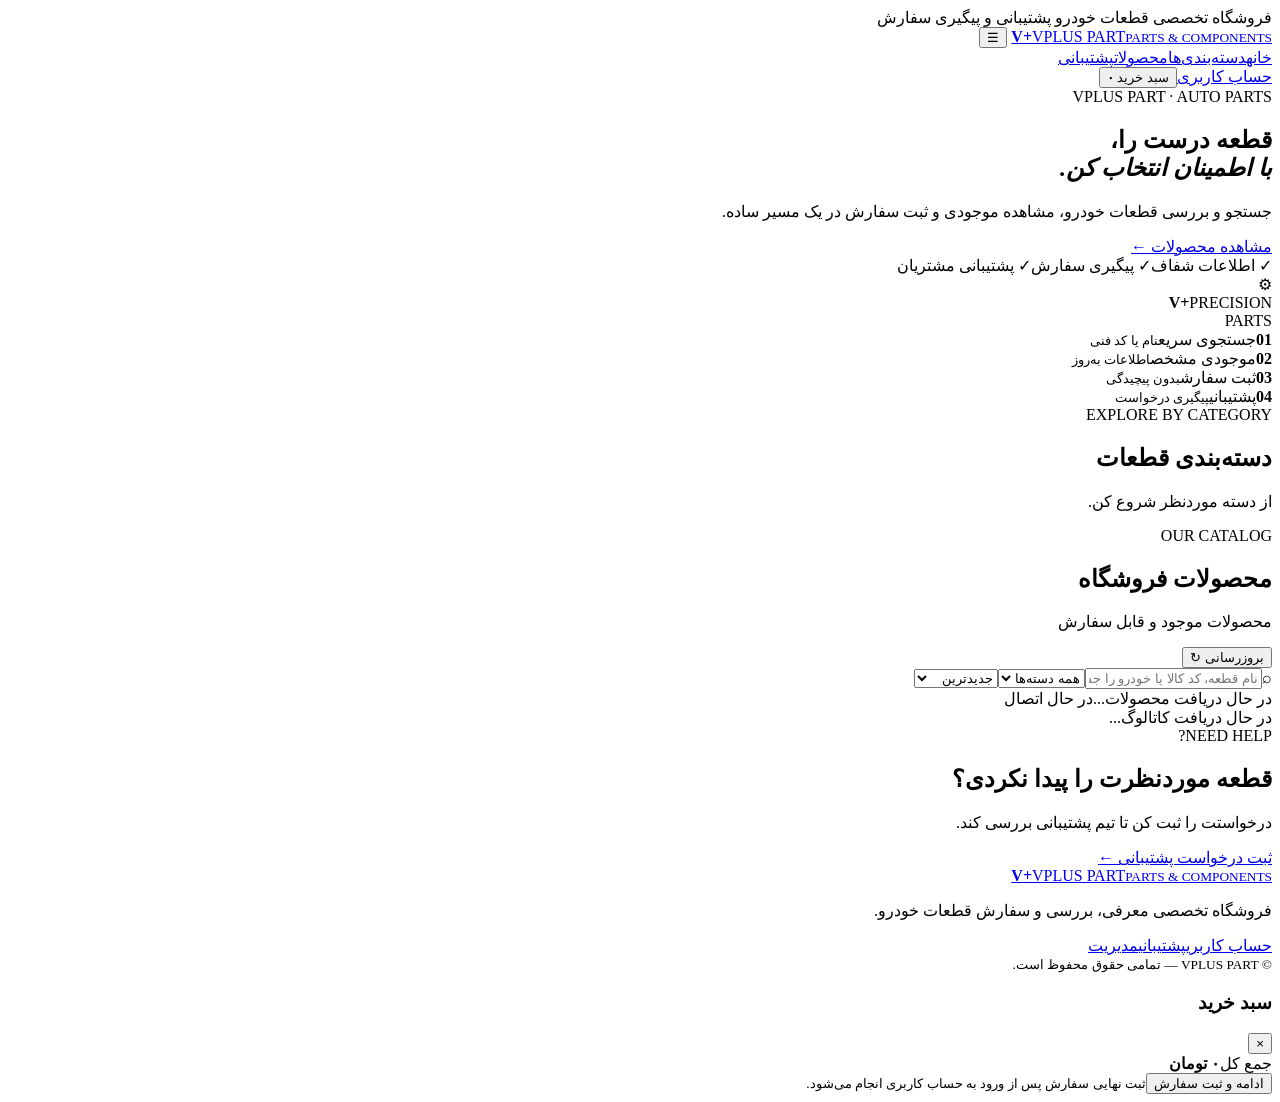
==== commit abc89b71: "Add files via upload" ====
--- a/index.html
+++ b/index.html
@@ -1,628 +1,32 @@
-
-<!DOCTYPE html>
+<!doctype html>
 <html lang="fa" dir="rtl">
 <head>
-<meta charset="UTF-8">
-<meta name="viewport" content="width=device-width, initial-scale=1.0">
-<meta name="theme-color" content="#101b2d">
-<meta name="description" content="VPLUS PART؛ فروشگاه تخصصی قطعات خودرو">
-<title>VPLUS PART | فروشگاه تخصصی قطعات خودرو</title>
-
-<link rel="preconnect" href="https://fonts.googleapis.com">
-<link rel="preconnect" href="https://fonts.gstatic.com" crossorigin>
+<meta charset="utf-8"><meta name="viewport" content="width=device-width,initial-scale=1">
+<meta name="theme-color" content="#101b2d"><meta name="description" content="فروشگاه تخصصی قطعات خودرو">
+<title>VPLUS PART | فروشگاه قطعات خودرو</title>
+<link rel="preconnect" href="https://fonts.googleapis.com"><link rel="preconnect" href="https://fonts.gstatic.com" crossorigin>
 <link href="https://fonts.googleapis.com/css2?family=Vazirmatn:wght@400;500;600;700;800;900&display=swap" rel="stylesheet">
-
-<style>
-:root {
-  --navy:#101b2d;
-  --navy2:#172840;
-  --orange:#ff8a24;
-  --orange2:#ffad55;
-  --bg:#f4f6f9;
-  --white:#fff;
-  --text:#202b3c;
-  --muted:#7c8797;
-  --border:#e8edf3;
-  --green:#159b68;
-  --shadow:0 12px 35px rgba(16,27,45,.07);
-}
-*{box-sizing:border-box}
-body{margin:0;font-family:Vazirmatn,sans-serif;background:var(--bg);color:var(--text)}
-a{text-decoration:none;color:inherit}
-button,input,select{font-family:inherit}
-button{cursor:pointer}
-.container{width:min(1180px,92%);margin:auto}
-
-header{background:var(--navy);color:white;position:sticky;top:0;z-index:20;box-shadow:0 5px 25px #0002}
-.header-main{min-height:82px;display:flex;align-items:center;justify-content:space-between;gap:20px}
-.brand{display:flex;align-items:center;gap:11px;min-width:max-content}
-.brand-logo{width:45px;height:45px;border-radius:13px;display:grid;place-items:center;color:var(--navy);font-size:20px;font-weight:900;background:linear-gradient(135deg,var(--orange2),var(--orange));box-shadow:0 5px 18px #ff8a2440}
-.brand-name{font-size:19px;font-weight:900;letter-spacing:.4px}
-.brand-sub{font-size:10px;color:#aab7c9;letter-spacing:2px}
-.search{flex:1;max-width:520px;position:relative}
-.search input{width:100%;height:47px;border:1px solid #34445b;border-radius:12px;background:#1b2a40;color:white;padding:0 45px 0 15px;outline:none;font-size:13px}
-.search input:focus{border-color:var(--orange)}
-.search input::placeholder{color:#9eacbf}
-.search-icon{position:absolute;right:15px;top:12px;font-size:19px}
-.header-actions{display:flex;align-items:center;gap:10px}
-.header-btn{display:flex;align-items:center;gap:7px;padding:10px 13px;border:1px solid #34445b;border-radius:10px;font-size:12px;white-space:nowrap;transition:.2s}
-.header-btn:hover{border-color:var(--orange);color:var(--orange2)}
-nav{border-top:1px solid #ffffff12}
-.nav-inner{display:flex;align-items:center;gap:28px;min-height:43px;overflow-x:auto;white-space:nowrap;font-size:12px;color:#c3cede}
-.nav-inner a:hover{color:var(--orange2)}
-
-.hero{padding:35px 0 25px}
-.hero-box{min-height:310px;border-radius:23px;overflow:hidden;position:relative;background:radial-gradient(circle at 15% 30%,#ff8a2440,transparent 28%),linear-gradient(120deg,#101b2d,#1d3553 60%,#253c56);display:flex;align-items:center;padding:45px;color:white}
-.hero-content{max-width:570px;position:relative;z-index:2}
-.hero-tag{display:inline-block;background:#ff8a2426;border:1px solid #ff8a2466;color:var(--orange2);border-radius:30px;padding:7px 13px;font-size:11px;margin-bottom:17px}
-.hero h1{font-size:clamp(25px,4vw,40px);line-height:1.6;margin:0 0 12px;font-weight:900}
-.hero h1 span{color:var(--orange2)}
-.hero p{color:#c0cede;font-size:13px;line-height:2.2;margin:0 0 24px}
-.primary-btn{display:inline-flex;align-items:center;justify-content:center;gap:8px;background:var(--orange);color:#172234;padding:12px 23px;border-radius:10px;font-size:13px;font-weight:800;border:0;transition:.2s}
-.primary-btn:hover{background:var(--orange2);transform:translateY(-2px)}
-.hero-decoration{position:absolute;left:7%;top:50%;transform:translateY(-50%);font-size:170px;opacity:.11;filter:grayscale(1)}
-
-.features{display:grid;grid-template-columns:repeat(4,1fr);gap:13px;margin:10px 0 38px}
-.feature{background:white;border:1px solid var(--border);border-radius:14px;padding:17px 13px;display:flex;align-items:center;gap:12px}
-.feature-icon{width:42px;height:42px;border-radius:12px;background:#fff3e8;display:grid;place-items:center;font-size:20px;flex-shrink:0}
-.feature strong{display:block;font-size:12px}
-.feature small{color:var(--muted);font-size:10px}
-
-.section{margin:35px 0}
-.section-head{display:flex;justify-content:space-between;align-items:center;gap:12px;margin-bottom:18px}
-.section-title{font-size:20px;font-weight:900;margin:0}
-.section-sub{color:var(--muted);font-size:11px;margin-top:5px}
-.view-all{color:#e77a19;font-size:12px;font-weight:700}
-.category-grid{display:grid;grid-template-columns:repeat(4,1fr);gap:15px}
-.category{background:white;border:1px solid var(--border);border-radius:15px;padding:22px 15px;text-align:center;transition:.2s}
-.category:hover{transform:translateY(-4px);border-color:#ffc48d;box-shadow:var(--shadow)}
-.category-icon{width:58px;height:58px;display:grid;place-items:center;border-radius:17px;background:#fff3e8;margin:0 auto 12px;font-size:27px}
-.category strong{font-size:13px}
-.category small{display:block;color:var(--muted);font-size:10px;margin-top:5px}
-
-.product-tools{display:flex;align-items:center;gap:10px;margin-bottom:16px;flex-wrap:wrap}
-.product-tools input,.product-tools select{height:42px;border:1px solid var(--border);background:white;border-radius:10px;padding:0 12px;color:var(--text);outline:none}
-.product-tools input{flex:1;min-width:180px}
-.product-tools input:focus,.product-tools select:focus{border-color:var(--orange)}
-.product-count{font-size:11px;color:var(--muted);margin-bottom:12px}
-.product-grid{display:grid;grid-template-columns:repeat(4,1fr);gap:16px}
-.product-card{background:white;border:1px solid var(--border);border-radius:15px;overflow:hidden;transition:.2s}
-.product-card:hover{transform:translateY(-4px);box-shadow:var(--shadow);border-color:#ffd0a5}
-.product-image{height:175px;background:#f7f8fa;display:grid;place-items:center;overflow:hidden;position:relative}
-.product-image img{width:100%;height:100%;object-fit:contain;padding:12px}
-.product-placeholder{font-size:54px;opacity:.55}
-.product-label{position:absolute;top:10px;right:10px;background:#fff0e2;color:#d66c13;border-radius:6px;padding:4px 8px;font-size:9px;font-weight:700}
-.product-info{padding:13px}
-.product-brand{color:#e47b1c;font-size:10px;font-weight:700;margin-bottom:6px}
-.product-name{font-size:12px;font-weight:700;line-height:1.9;min-height:45px}
-.product-code{font-size:10px;color:var(--muted);margin:7px 0}
-.product-price{font-size:14px;font-weight:900;margin-top:10px}
-.product-price small{font-size:9px;font-weight:500;color:var(--muted)}
-.empty-state,.loading{grid-column:1/-1;background:white;border:1px dashed #ccd5e0;padding:35px;border-radius:15px;text-align:center;color:var(--muted);font-size:13px;line-height:2}
-
-.banner{background:linear-gradient(110deg,#172840,#263f5e);color:white;border-radius:18px;padding:27px 30px;display:flex;justify-content:space-between;align-items:center;gap:20px;margin:40px 0}
-.banner h3{margin:0 0 7px;font-size:18px}
-.banner p{margin:0;color:#c2cedd;font-size:11px}
-
-footer{background:#0d1726;color:#c2ccda;margin-top:55px;padding:42px 0 20px}
-.footer-grid{display:grid;grid-template-columns:1.5fr 1fr 1fr;gap:35px}
-.footer-title{color:white;font-size:14px;font-weight:800;margin-bottom:15px}
-.footer-text{font-size:11px;line-height:2.3;color:#aab6c7}
-.footer-links{display:grid;gap:11px;font-size:11px}
-.footer-links a:hover{color:var(--orange2)}
-.copyright{border-top:1px solid #27364a;margin-top:30px;padding-top:18px;text-align:center;color:#8998ac;font-size:10px}
-
-@media(max-width:850px){
-.header-main{flex-wrap:wrap;padding:13px 0}
-.search{order:3;flex-basis:100%;max-width:none}
-.features{grid-template-columns:repeat(2,1fr)}
-.product-grid{grid-template-columns:repeat(3,1fr)}
-.hero-decoration{font-size:120px}
-}
-@media(max-width:600px){
-.header-main{gap:12px}
-.brand-name{font-size:16px}
-.brand-logo{width:39px;height:39px}
-.header-btn{padding:9px;font-size:10px}
-.header-btn span:last-child{display:none}
-.nav-inner{gap:20px}
-.hero{padding-top:20px}
-.hero-box{min-height:300px;padding:25px 20px}
-.hero-decoration{left:-10px;font-size:95px}
-.hero p{font-size:11px}
-.features{gap:9px}
-.feature{padding:12px 9px;gap:8px}
-.feature-icon{width:35px;height:35px;font-size:17px}
-.feature strong{font-size:10px}
-.feature small{font-size:9px}
-.category-grid{grid-template-columns:repeat(2,1fr);gap:10px}
-.category{padding:17px 8px}
-.product-grid{grid-template-columns:repeat(2,1fr);gap:10px}
-.product-image{height:140px}
-.product-info{padding:10px}
-.product-name{font-size:11px}
-.product-price{font-size:12px}
-.banner{padding:22px 17px;flex-direction:column;align-items:flex-start}
-.footer-grid{grid-template-columns:1fr;gap:25px}
-.section-title{font-size:17px}
-}
-</style>
+<link rel="stylesheet" href="assets/style.css">
 </head>
-
 <body>
-<header>
-  <div class="container header-main">
-    <a href="index.html" class="brand">
-      <div class="brand-logo">V+</div>
-      <div>
-        <div class="brand-name">VPLUS PART</div>
-        <div class="brand-sub">AUTO PARTS STORE</div>
-      </div>
-    </a>
-
-    <div class="search">
-      <span class="search-icon">⌕</span>
-      <input id="searchInput" type="search" placeholder="نام قطعه یا کد کالا را جستجو کنید...">
-    </div>
-
-    <div class="header-actions">
-      <a href="account.html" class="header-btn"><span>♙</span><span>حساب کاربری</span></a>
-      <a href="support.html" class="header-btn"><span>☏</span><span>پشتیبانی</span></a>
-    </div>
-  </div>
-
-  <nav>
-    <div class="container nav-inner">
-      <a href="index.html">صفحه اصلی</a>
-      <a href="#categories">دسته‌بندی قطعات</a>
-      <a href="#products">همه محصولات</a>
-      <a href="#featured">محصولات ویژه</a>
-      <a href="account.html">حساب کاربری</a>
-      <a href="support.html">تماس و پشتیبانی</a>
-    </div>
-  </nav>
-</header>
-
+<div class="topline">فروشگاه تخصصی قطعات خودرو <span>پشتیبانی و پیگیری سفارش</span></div>
+<header class="site-header"><div class="wrap head">
+<a class="logo" href="index.html"><b>V+</b><span>VPLUS PART<small>PARTS & COMPONENTS</small></span></a>
+<button class="mobile-menu" id="menuToggle" aria-label="منو">☰</button>
+<nav id="mainNav"><a href="#home">خانه</a><a href="#categories">دسته‌بندی‌ها</a><a href="#products">محصولات</a><a href="support.html">پشتیبانی</a></nav>
+<div class="head-actions"><a class="head-link" href="account.html">حساب کاربری</a><button class="cart-button" id="openCart">سبد خرید <strong id="cartCount">۰</strong></button></div>
+</div></header>
 <main>
-  <section class="hero">
-    <div class="container">
-      <div class="hero-box">
-        <div class="hero-content">
-          <div class="hero-tag">VPLUS PART · AUTO PARTS</div>
-          <h1>انتخاب هوشمندانه،<br><span>خرید مطمئن قطعات خودرو</span></h1>
-          <p>مجموعه‌ای از قطعات و لوازم خودرو را با اطلاعات دقیق، مشخصات فنی و امکان بررسی محصولات پیدا کنید.</p>
-          <a href="#products" class="primary-btn">مشاهده محصولات ←</a>
-        </div>
-        <div class="hero-decoration">⚙</div>
-      </div>
-    </div>
-  </section>
-
-  <div class="container">
-    <section class="features">
-      <div class="feature"><div class="feature-icon">✓</div><div><strong>اطلاعات دقیق محصولات</strong><small>مشخصات و کد فنی</small></div></div>
-      <div class="feature"><div class="feature-icon">⚙</div><div><strong>تنوع قطعات خودرو</strong><small>دسته‌بندی تخصصی</small></div></div>
-      <div class="feature"><div class="feature-icon">♧</div><div><strong>پشتیبانی مشتریان</strong><small>ثبت و پیگیری درخواست</small></div></div>
-      <div class="feature"><div class="feature-icon">⌕</div><div><strong>جستجوی آسان</strong><small>بر اساس نام و کد کالا</small></div></div>
-    </section>
-
-    <section class="section" id="categories">
-      <div class="section-head">
-        <div>
-          <h2 class="section-title">دسته‌بندی محصولات</h2>
-          <div class="section-sub">قطعه مورد نظر خود را سریع‌تر پیدا کنید</div>
-        </div>
-      </div>
-
-      <div class="category-grid" id="categoryGrid">
-        <a class="category" href="#products" data-category="موتور"><div class="category-icon">⚙</div><strong>قطعات موتور</strong><small>قطعات و لوازم موتوری</small></a>
-        <a class="category" href="#products" data-category="برقی"><div class="category-icon">⚡</div><strong>قطعات برقی</strong><small>سیستم برق خودرو</small></a>
-        <a class="category" href="#products" data-category="بدنه"><div class="category-icon">🚘</div><strong>قطعات بدنه</strong><small>لوازم بدنه خودرو</small></a>
-        <a class="category" href="#products" data-category="مصرفی"><div class="category-icon">🔧</div><strong>لوازم مصرفی</strong><small>قطعات مصرفی و سرویس</small></a>
-      </div>
-    </section>
-
-    <section class="section" id="products">
-      <div class="section-head">
-        <div>
-          <h2 class="section-title">محصولات فروشگاه</h2>
-          <div class="section-sub">محصولات ثبت‌شده در پایگاه داده فروشگاه</div>
-        </div>
-        <button class="view-all" id="refreshProducts" style="border:0;background:none">بروزرسانی ↻</button>
-      </div>
-
-      <div class="product-tools">
-        <input id="productSearch" type="search" placeholder="جستجو بر اساس نام یا کد کالا...">
-        <select id="sortProducts">
-          <option value="default">ترتیب پیش‌فرض</option>
-          <option value="low">ارزان‌ترین</option>
-          <option value="high">گران‌ترین</option>
-          <option value="name">نام محصول</option>
-        </select>
-      </div>
-
-      <div class="product-count" id="productCount">در حال دریافت محصولات...</div>
-      <div class="product-grid" id="productGrid">
-        <div class="loading">در حال دریافت محصولات...</div>
-      </div>
-    </section>
-
-    <section class="banner" id="featured">
-      <div>
-        <h3>قطعه مورد نظرتان را پیدا نکردید؟</h3>
-        <p>درخواست خود را برای واحد پشتیبانی ارسال کنید.</p>
-      </div>
-      <a href="support.html" class="primary-btn">درخواست پشتیبانی ←</a>
-    </section>
-  </div>
+<section class="hero wrap" id="home"><div class="hero-copy"><span class="eyebrow">VPLUS PART · AUTO PARTS</span><h1>قطعه درست را،<br><em>با اطمینان انتخاب کن.</em></h1><p>جستجو و بررسی قطعات خودرو، مشاهده موجودی و ثبت سفارش در یک مسیر ساده.</p><a class="btn btn-orange" href="#products">مشاهده محصولات <span>←</span></a><div class="hero-points"><span>✓ اطلاعات شفاف</span><span>✓ پیگیری سفارش</span><span>✓ پشتیبانی مشتریان</span></div></div><div class="hero-art"><div class="gear">⚙</div><div class="art-card"><b>V+</b><span>PRECISION<br>PARTS</span></div><i class="art-line"></i></div></section>
+<section class="wrap trust-row"><div><b>01</b><span>جستجوی سریع<small>نام یا کد فنی</small></span></div><div><b>02</b><span>موجودی مشخص<small>اطلاعات به‌روز</small></span></div><div><b>03</b><span>ثبت سفارش<small>بدون پیچیدگی</small></span></div><div><b>04</b><span>پشتیبانی<small>پیگیری درخواست</small></span></div></section>
+<section class="wrap section" id="categories"><div class="section-head"><div><span class="eyebrow">EXPLORE BY CATEGORY</span><h2>دسته‌بندی قطعات</h2><p>از دسته موردنظر شروع کن.</p></div></div><div id="categoryGrid" class="category-grid"><div class="skeleton"></div><div class="skeleton"></div><div class="skeleton"></div><div class="skeleton"></div></div></section>
+<section class="section products-section" id="products"><div class="wrap"><div class="section-head"><div><span class="eyebrow">OUR CATALOG</span><h2>محصولات فروشگاه</h2><p>محصولات موجود و قابل سفارش</p></div><button class="btn btn-light" id="refreshProducts">بروزرسانی ↻</button></div>
+<div class="toolbar"><label class="searchbox">⌕<input id="searchProducts" placeholder="نام قطعه، کد کالا یا خودرو را جستجو کن..."></label><select id="categoryFilter"><option value="">همه دسته‌ها</option></select><select id="sortProducts"><option value="newest">جدیدترین</option><option value="price-asc">ارزان‌ترین</option><option value="price-desc">گران‌ترین</option><option value="name">نام محصول</option></select></div>
+<div class="results-line"><span id="productCount">در حال دریافت محصولات...</span><span id="connectionState">در حال اتصال</span></div><div id="productGrid" class="product-grid"><div class="loading-card">در حال دریافت کاتالوگ...</div></div></div></section>
+<section class="wrap callout"><div><span class="eyebrow">NEED HELP?</span><h2>قطعه موردنظرت را پیدا نکردی؟</h2><p>درخواستت را ثبت کن تا تیم پشتیبانی بررسی کند.</p></div><a class="btn btn-orange" href="support.html">ثبت درخواست پشتیبانی ←</a></section>
 </main>
-
-<footer>
-  <div class="container">
-    <div class="footer-grid">
-      <div>
-        <div class="brand">
-          <div class="brand-logo">V+</div>
-          <div><div class="brand-name">VPLUS PART</div><div class="brand-sub">AUTO PARTS STORE</div></div>
-        </div>
-        <p class="footer-text">VPLUS PART بستری برای معرفی و بررسی قطعات خودرو است. هدف ما ارائه اطلاعات کاربردی و ایجاد تجربه‌ای ساده برای پیدا کردن قطعه مورد نظر شماست.</p>
-      </div>
-      <div>
-        <div class="footer-title">دسترسی سریع</div>
-        <div class="footer-links">
-          <a href="index.html">صفحه اصلی</a>
-          <a href="#categories">دسته‌بندی محصولات</a>
-          <a href="#products">محصولات</a>
-          <a href="account.html">حساب کاربری</a>
-        </div>
-      </div>
-      <div>
-        <div class="footer-title">خدمات مشتریان</div>
-        <div class="footer-links">
-          <a href="support.html">ثبت درخواست پشتیبانی</a>
-          <a href="support.html">پیگیری درخواست</a>
-          <a href="account.html">حساب کاربری</a>
-        </div>
-      </div>
-    </div>
-    <div class="copyright">© تمامی حقوق برای VPLUS PART محفوظ است.</div>
-  </div>
-</footer>
-
-<script src="api.js"></script>
-<script>
-"use strict";
-
-const productGrid = document.getElementById("productGrid");
-const searchInput = document.getElementById("searchInput");
-const productSearch = document.getElementById("productSearch");
-const productCount = document.getElementById("productCount");
-const sortProducts = document.getElementById("sortProducts");
-
-let allProducts = [];
-let selectedCategory = "";
-let requestInProgress = false;
-
-function toEnglishDigits(value) {
-  const fa = "۰۱۲۳۴۵۶۷۸۹";
-  const ar = "٠١٢٣٤٥٦٧٨٩";
-  return String(value ?? "").replace(/[۰-۹٠-٩]/g, digit => {
-    if (fa.includes(digit)) return String(fa.indexOf(digit));
-    return String(ar.indexOf(digit));
-  });
-}
-
-function normalizeText(value) {
-  return toEnglishDigits(value)
-    .replace(/ي/g, "ی")
-    .replace(/ك/g, "ک")
-    .trim()
-    .toLowerCase();
-}
-
-function normalizeCode(value) {
-  return toEnglishDigits(value).replace(/[\s\u200c]/g, "");
-}
-
-function formatPrice(value) {
-  const cleaned = toEnglishDigits(value)
-    .replace(/[,\s٬،]/g, "");
-  const number = Number(cleaned);
-
-  if (!Number.isFinite(number) || number <= 0) {
-    return "تماس بگیرید";
-  }
-
-  return new Intl.NumberFormat("fa-IR").format(number) + " تومان";
-}
-
-function escapeHTML(value) {
-  return String(value ?? "").replace(/[&<>"']/g, char => ({
-    "&": "&amp;",
-    "<": "&lt;",
-    ">": "&gt;",
-    '"': "&quot;",
-    "'": "&#039;"
-  })[char]);
-}
-
-function readField(object, names) {
-  for (const name of names) {
-    if (object && object[name] !== undefined && object[name] !== null && object[name] !== "") {
-      return object[name];
-    }
-  }
-  return "";
-}
-
-/* ساختار جدید Products:
-   Name | ProductCode | Price
-   معادل فارسی:
-   نام | کد | قیمت
-*/
-function getProductName(product) {
-  return readField(product, [
-    "Name", "name", "نام", "نام کالا", "ProductName", "productName", "title"
-  ]) || "محصول بدون نام";
-}
-
-function getProductCode(product) {
-  return readField(product, [
-    "ProductCode", "productCode", "Code", "code",
-    "کد", "کد کالا", "SKU", "sku"
-  ]);
-}
-
-function getProductPrice(product) {
-  return readField(product, [
-    "Price", "price", "قیمت", "SellingPrice", "sellingPrice"
-  ]);
-}
-
-function getProductBrand(product) {
-  return readField(product, ["BrandName", "brandName", "brand", "Brand"]);
-}
-
-function getProductCategory(product) {
-  return readField(product, ["CategoryName", "categoryName", "category", "Category"]);
-}
-
-function getProductImageCandidates(product) {
-  const code = normalizeCode(getProductCode(product));
-  const candidates = [];
-
-  if (code) {
-    ["jpg", "jpeg", "png", "webp"].forEach(extension => {
-      candidates.push("image/" + encodeURIComponent(code) + "." + extension);
-    });
-  }
-
-  const remoteImage = readField(product, [
-    "MainImageURL", "mainImageURL", "ImageURL", "imageUrl", "image"
-  ]);
-
-  if (remoteImage && !candidates.includes(remoteImage)) {
-    candidates.push(remoteImage);
-  }
-
-  return candidates;
-}
-
-function tryNextProductImage(img) {
-  let candidates = [];
-
-  try {
-    candidates = JSON.parse(img.dataset.candidates || "[]");
-  } catch (_) {
-    candidates = [];
-  }
-
-  const nextIndex = Number(img.dataset.index || 0) + 1;
-
-  if (nextIndex < candidates.length) {
-    img.dataset.index = String(nextIndex);
-    img.src = candidates[nextIndex];
-    return;
-  }
-
-  img.onerror = null;
-  img.style.display = "none";
-
-  const placeholder = document.createElement("div");
-  placeholder.className = "product-placeholder";
-  placeholder.textContent = "⚙";
-  img.parentElement.appendChild(placeholder);
-}
-
-function unwrapProducts(response) {
-  let result = response;
-
-  if (typeof result === "string") {
-    try {
-      result = JSON.parse(result);
-    } catch (_) {
-      throw new Error("پاسخ سرور JSON معتبر نیست.");
-    }
-  }
-
-  if (result && result.result && typeof result.result === "object") {
-    result = result.result;
-  }
-
-  if (result && result.data && !Array.isArray(result.data)) {
-    if (Array.isArray(result.data.products)) return result.data.products;
-    if (Array.isArray(result.data.items)) return result.data.items;
-  }
-
-  if (Array.isArray(result)) return result;
-
-  if (result && Array.isArray(result.products)) return result.products;
-  if (result && Array.isArray(result.items)) return result.items;
-  if (result && Array.isArray(result.data)) return result.data;
-
-  return [];
-}
-
-function isProductActive(product) {
-  const active = readField(product, ["IsActive", "isActive", "فعال"]);
-
-  if (active === "") return true;
-
-  return active === true ||
-    active === 1 ||
-    active === "1" ||
-    String(active).toLowerCase() === "true";
-}
-
-function renderProducts(products) {
-  if (!products.length) {
-    productGrid.innerHTML = `
-      <div class="empty-state">
-        محصولی برای نمایش پیدا نشد.
-      </div>`;
-    return;
-  }
-
-  productGrid.innerHTML = products.map(product => {
-    const name = escapeHTML(getProductName(product));
-    const code = escapeHTML(getProductCode(product));
-    const brand = escapeHTML(getProductBrand(product));
-    const price = escapeHTML(formatPrice(getProductPrice(product)));
-    const imageCandidates = getProductImageCandidates(product);
-
-    const imageHTML = imageCandidates.length
-      ? `<img
-          src="${escapeHTML(imageCandidates[0])}"
-          data-candidates="${escapeHTML(JSON.stringify(imageCandidates))}"
-          data-index="0"
-          alt="${name}"
-          loading="lazy"
-          onerror="tryNextProductImage(this)">`
-      : `<div class="product-placeholder">⚙</div>`;
-
-    return `
-      <article class="product-card">
-        <div class="product-image">
-          ${imageHTML}
-          <span class="product-label">VPLUS PART</span>
-        </div>
-        <div class="product-info">
-          ${brand ? `<div class="product-brand">${brand}</div>` : ""}
-          <div class="product-name">${name}</div>
-          ${code ? `<div class="product-code">کد کالا: ${code}</div>` : ""}
-          <div class="product-price">${price}</div>
-        </div>
-      </article>`;
-  }).join("");
-}
-
-function filterProducts() {
-  const search = normalizeText(productSearch.value || searchInput.value);
-  let filtered = allProducts.filter(product => {
-    const searchable = normalizeText([
-      getProductName(product),
-      getProductCode(product),
-      getProductBrand(product),
-      getProductCategory(product)
-    ].join(" "));
-
-    const matchesSearch = searchable.includes(search);
-    const matchesCategory = !selectedCategory ||
-      normalizeText(getProductCategory(product)).includes(normalizeText(selectedCategory));
-
-    return matchesSearch && matchesCategory;
-  });
-
-  const sort = sortProducts.value;
-
-  if (sort === "low") {
-    filtered.sort((a, b) => Number(toEnglishDigits(getProductPrice(a))) - Number(toEnglishDigits(getProductPrice(b))));
-  } else if (sort === "high") {
-    filtered.sort((a, b) => Number(toEnglishDigits(getProductPrice(b))) - Number(toEnglishDigits(getProductPrice(a))));
-  } else if (sort === "name") {
-    filtered.sort((a, b) => getProductName(a).localeCompare(getProductName(b), "fa"));
-  }
-
-  productCount.textContent =
-    "نمایش " + new Intl.NumberFormat("fa-IR").format(filtered.length) +
-    " محصول از " + new Intl.NumberFormat("fa-IR").format(allProducts.length) + " محصول";
-
-  renderProducts(filtered);
-}
-
-async function loadProducts() {
-  if (requestInProgress) return;
-
-  requestInProgress = true;
-  productGrid.innerHTML = `<div class="loading">در حال دریافت محصولات...</div>`;
-  productCount.textContent = "در حال اتصال به سرور...";
-
-  try {
-    if (typeof VPlusAPI === "undefined" || typeof VPlusAPI.products !== "function") {
-      throw new Error("تابع VPlusAPI.products در فایل api.js پیدا نشد.");
-    }
-
-    const response = await VPlusAPI.products();
-    const products = unwrapProducts(response);
-
-    allProducts = products.filter(product =>
-      product && typeof product === "object" && isProductActive(product)
-    );
-
-    filterProducts();
-
-  } catch (error) {
-    console.error("Products loading error:", error);
-
-    productCount.textContent = "خطا در دریافت اطلاعات";
-
-    productGrid.innerHTML = `
-      <div class="empty-state">
-        <strong>دریافت محصولات امکان‌پذیر نشد.</strong>
-        <br>
-        لطفاً اتصال API و تنظیمات Google Apps Script را بررسی کنید.
-        <br>
-        <small>${escapeHTML(error.message || "خطای نامشخص")}</small>
-        <br><br>
-        <button class="primary-btn" onclick="loadProducts()">تلاش مجدد</button>
-      </div>`;
-  } finally {
-    requestInProgress = false;
-  }
-}
-
-searchInput.addEventListener("input", () => {
-  productSearch.value = searchInput.value;
-  filterProducts();
-});
-
-productSearch.addEventListener("input", () => {
-  searchInput.value = productSearch.value;
-  filterProducts();
-});
-
-sortProducts.addEventListener("change", filterProducts);
-
-document.querySelectorAll("[data-category]").forEach(category => {
-  category.addEventListener("click", () => {
-    selectedCategory = category.dataset.category;
-    productSearch.value = "";
-    searchInput.value = "";
-    filterProducts();
-  });
-});
-
-document.getElementById("showAll")?.addEventListener("click", event => {
-  event.preventDefault();
-  selectedCategory = "";
-  productSearch.value = "";
-  searchInput.value = "";
-  filterProducts();
-});
-
-document.getElementById("refreshProducts").addEventListener("click", loadProducts);
-
-loadProducts();
-</script>
-</body>
-</html>
+<footer><div class="wrap footer-inner"><a class="logo" href="#"><b>V+</b><span>VPLUS PART<small>PARTS & COMPONENTS</small></span></a><p>فروشگاه تخصصی معرفی، بررسی و سفارش قطعات خودرو.</p><div><a href="account.html">حساب کاربری</a><a href="support.html">پشتیبانی</a><a href="admin.html">مدیریت</a></div><small>© VPLUS PART — تمامی حقوق محفوظ است.</small></div></footer>
+<div id="cartDrawer" class="drawer-backdrop" aria-hidden="true"><aside class="drawer"><div class="drawer-head"><h3>سبد خرید</h3><button id="closeCart" class="icon-btn">×</button></div><div id="cartItems"></div><div class="drawer-bottom"><div class="total-line"><span>جمع کل</span><b id="cartTotal">۰ تومان</b></div><button id="checkoutBtn" class="btn btn-orange full">ادامه و ثبت سفارش</button><small>ثبت نهایی سفارش پس از ورود به حساب کاربری انجام می‌شود.</small></div></aside></div>
+<div id="toast" class="toast"></div>
+<script src="assets/app.js"></script>
+</body></html>
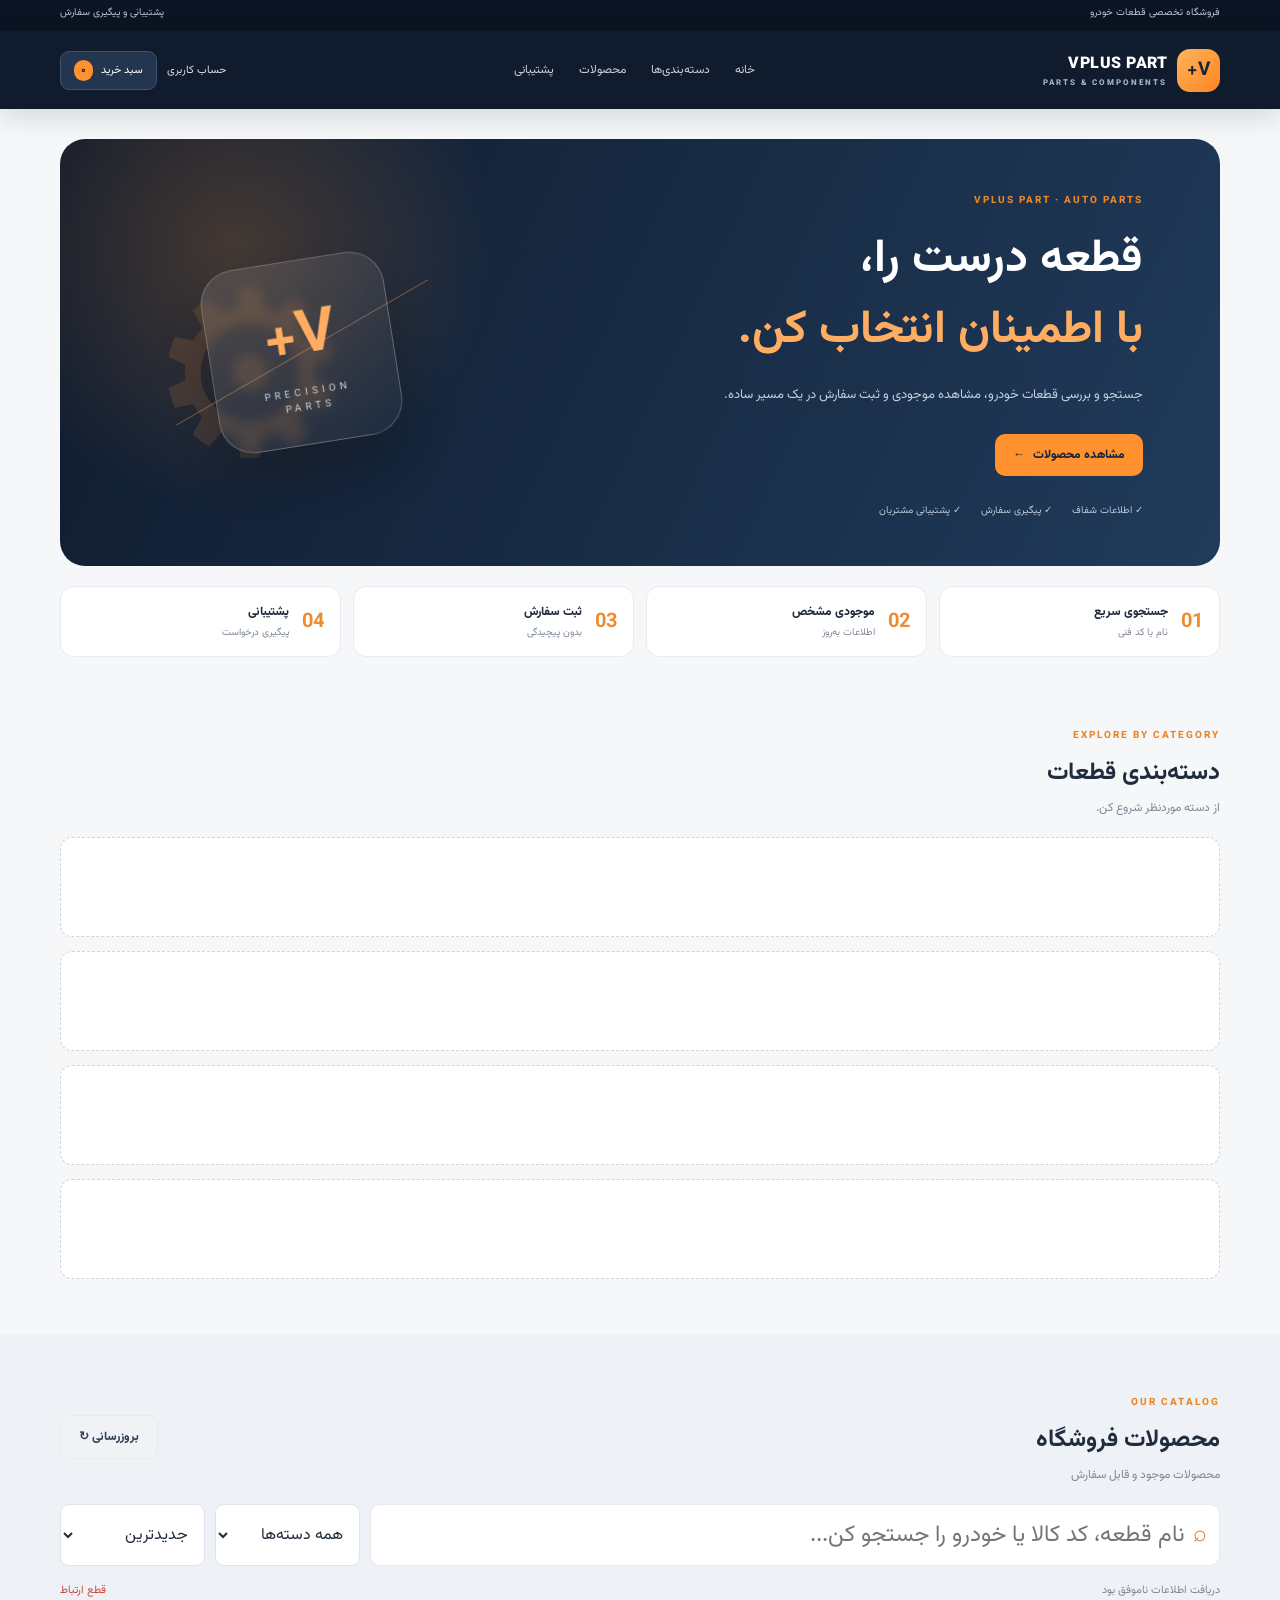
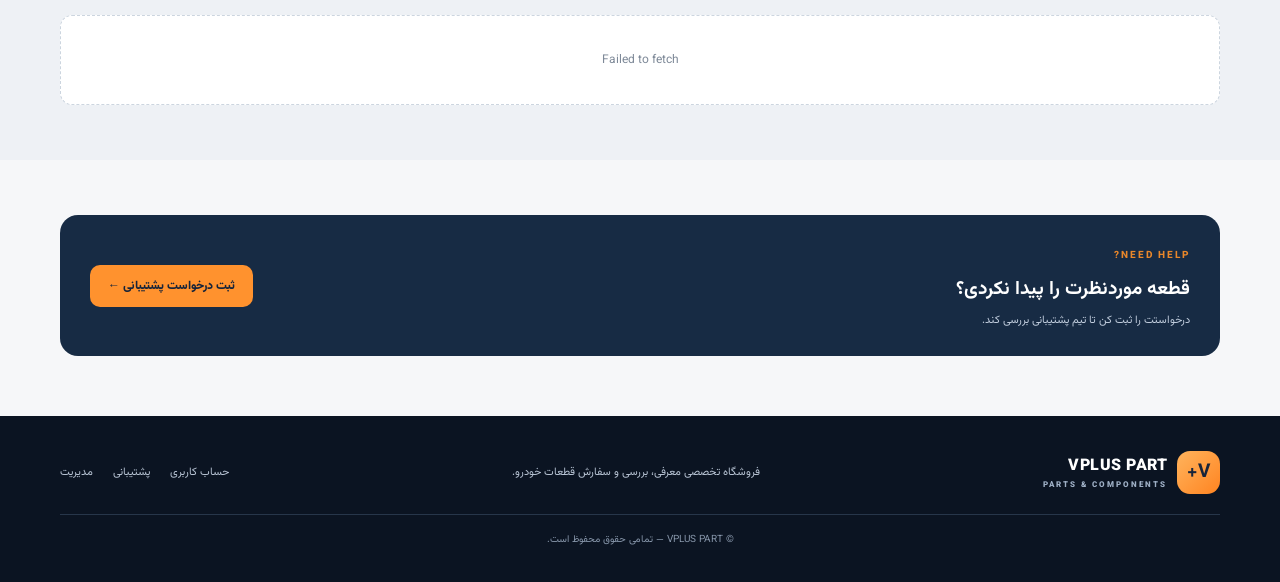
==== commit 31ab2719: "Update index.html" ====
--- a/index.html
+++ b/index.html
@@ -1,32 +1,257 @@
+
 <!doctype html>
 <html lang="fa" dir="rtl">
 <head>
-<meta charset="utf-8"><meta name="viewport" content="width=device-width,initial-scale=1">
-<meta name="theme-color" content="#101b2d"><meta name="description" content="فروشگاه تخصصی قطعات خودرو">
+<meta charset="utf-8">
+<meta name="viewport" content="width=device-width,initial-scale=1">
+<meta name="theme-color" content="#101b2d">
+<meta name="description" content="فروشگاه تخصصی قطعات خودرو">
 <title>VPLUS PART | فروشگاه قطعات خودرو</title>
-<link rel="preconnect" href="https://fonts.googleapis.com"><link rel="preconnect" href="https://fonts.gstatic.com" crossorigin>
+
+<link rel="preconnect" href="https://fonts.googleapis.com">
+<link rel="preconnect" href="https://fonts.gstatic.com" crossorigin>
 <link href="https://fonts.googleapis.com/css2?family=Vazirmatn:wght@400;500;600;700;800;900&display=swap" rel="stylesheet">
 <link rel="stylesheet" href="assets/style.css">
 </head>
+
 <body>
-<div class="topline">فروشگاه تخصصی قطعات خودرو <span>پشتیبانی و پیگیری سفارش</span></div>
-<header class="site-header"><div class="wrap head">
-<a class="logo" href="index.html"><b>V+</b><span>VPLUS PART<small>PARTS & COMPONENTS</small></span></a>
+
+<div class="topline">
+فروشگاه تخصصی قطعات خودرو
+<span>پشتیبانی و پیگیری سفارش</span>
+</div>
+
+<header class="site-header">
+<div class="wrap head">
+
+<a class="logo" href="index.html">
+<b>V+</b>
+<span>VPLUS PART<small>PARTS & COMPONENTS</small></span>
+</a>
+
 <button class="mobile-menu" id="menuToggle" aria-label="منو">☰</button>
-<nav id="mainNav"><a href="#home">خانه</a><a href="#categories">دسته‌بندی‌ها</a><a href="#products">محصولات</a><a href="support.html">پشتیبانی</a></nav>
-<div class="head-actions"><a class="head-link" href="account.html">حساب کاربری</a><button class="cart-button" id="openCart">سبد خرید <strong id="cartCount">۰</strong></button></div>
-</div></header>
+
+<nav id="mainNav">
+<a href="#home">خانه</a>
+<a href="#categories">دسته‌بندی‌ها</a>
+<a href="#products">محصولات</a>
+<a href="support.html">پشتیبانی</a>
+</nav>
+
+<div class="head-actions">
+<a class="head-link" href="account.html">حساب کاربری</a>
+<button class="cart-button" id="openCart">
+سبد خرید <strong id="cartCount">۰</strong>
+</button>
+</div>
+
+</div>
+</header>
+
 <main>
-<section class="hero wrap" id="home"><div class="hero-copy"><span class="eyebrow">VPLUS PART · AUTO PARTS</span><h1>قطعه درست را،<br><em>با اطمینان انتخاب کن.</em></h1><p>جستجو و بررسی قطعات خودرو، مشاهده موجودی و ثبت سفارش در یک مسیر ساده.</p><a class="btn btn-orange" href="#products">مشاهده محصولات <span>←</span></a><div class="hero-points"><span>✓ اطلاعات شفاف</span><span>✓ پیگیری سفارش</span><span>✓ پشتیبانی مشتریان</span></div></div><div class="hero-art"><div class="gear">⚙</div><div class="art-card"><b>V+</b><span>PRECISION<br>PARTS</span></div><i class="art-line"></i></div></section>
-<section class="wrap trust-row"><div><b>01</b><span>جستجوی سریع<small>نام یا کد فنی</small></span></div><div><b>02</b><span>موجودی مشخص<small>اطلاعات به‌روز</small></span></div><div><b>03</b><span>ثبت سفارش<small>بدون پیچیدگی</small></span></div><div><b>04</b><span>پشتیبانی<small>پیگیری درخواست</small></span></div></section>
-<section class="wrap section" id="categories"><div class="section-head"><div><span class="eyebrow">EXPLORE BY CATEGORY</span><h2>دسته‌بندی قطعات</h2><p>از دسته موردنظر شروع کن.</p></div></div><div id="categoryGrid" class="category-grid"><div class="skeleton"></div><div class="skeleton"></div><div class="skeleton"></div><div class="skeleton"></div></div></section>
-<section class="section products-section" id="products"><div class="wrap"><div class="section-head"><div><span class="eyebrow">OUR CATALOG</span><h2>محصولات فروشگاه</h2><p>محصولات موجود و قابل سفارش</p></div><button class="btn btn-light" id="refreshProducts">بروزرسانی ↻</button></div>
-<div class="toolbar"><label class="searchbox">⌕<input id="searchProducts" placeholder="نام قطعه، کد کالا یا خودرو را جستجو کن..."></label><select id="categoryFilter"><option value="">همه دسته‌ها</option></select><select id="sortProducts"><option value="newest">جدیدترین</option><option value="price-asc">ارزان‌ترین</option><option value="price-desc">گران‌ترین</option><option value="name">نام محصول</option></select></div>
-<div class="results-line"><span id="productCount">در حال دریافت محصولات...</span><span id="connectionState">در حال اتصال</span></div><div id="productGrid" class="product-grid"><div class="loading-card">در حال دریافت کاتالوگ...</div></div></div></section>
-<section class="wrap callout"><div><span class="eyebrow">NEED HELP?</span><h2>قطعه موردنظرت را پیدا نکردی؟</h2><p>درخواستت را ثبت کن تا تیم پشتیبانی بررسی کند.</p></div><a class="btn btn-orange" href="support.html">ثبت درخواست پشتیبانی ←</a></section>
+
+<section class="hero wrap" id="home">
+
+<div class="hero-copy">
+<span class="eyebrow">VPLUS PART · AUTO PARTS</span>
+
+<h1>
+قطعه درست را،<br>
+<em>با اطمینان انتخاب کن.</em>
+</h1>
+
+<p>
+جستجو و بررسی قطعات خودرو، مشاهده موجودی و ثبت سفارش در یک مسیر ساده.
+</p>
+
+<a class="btn btn-orange" href="#products">
+مشاهده محصولات <span>←</span>
+</a>
+
+<div class="hero-points">
+<span>✓ اطلاعات شفاف</span>
+<span>✓ پیگیری سفارش</span>
+<span>✓ پشتیبانی مشتریان</span>
+</div>
+</div>
+
+<div class="hero-art">
+<div class="gear">⚙</div>
+<div class="art-card">
+<b>V+</b>
+<span>PRECISION<br>PARTS</span>
+</div>
+<i class="art-line"></i>
+</div>
+
+</section>
+
+<section class="wrap trust-row">
+
+<div>
+<b>01</b>
+<span>جستجوی سریع<small>نام یا کد فنی</small></span>
+</div>
+
+<div>
+<b>02</b>
+<span>موجودی مشخص<small>اطلاعات به‌روز</small></span>
+</div>
+
+<div>
+<b>03</b>
+<span>ثبت سفارش<small>بدون پیچیدگی</small></span>
+</div>
+
+<div>
+<b>04</b>
+<span>پشتیبانی<small>پیگیری درخواست</small></span>
+</div>
+
+</section>
+
+<section class="wrap section" id="categories">
+
+<div class="section-head">
+<div>
+<span class="eyebrow">EXPLORE BY CATEGORY</span>
+<h2>دسته‌بندی قطعات</h2>
+<p>از دسته موردنظر شروع کن.</p>
+</div>
+</div>
+
+<div id="categoryGrid" class="category-grid">
+<div class="skeleton"></div>
+<div class="skeleton"></div>
+<div class="skeleton"></div>
+<div class="skeleton"></div>
+</div>
+
+</section>
+
+<section class="section products-section" id="products">
+
+<div class="wrap">
+
+<div class="section-head">
+<div>
+<span class="eyebrow">OUR CATALOG</span>
+<h2>محصولات فروشگاه</h2>
+<p>محصولات موجود و قابل سفارش</p>
+</div>
+
+<button class="btn btn-light" id="refreshProducts">
+بروزرسانی ↻
+</button>
+</div>
+
+<div class="toolbar">
+
+<label class="searchbox">
+⌕
+<input id="searchProducts" placeholder="نام قطعه، کد کالا یا خودرو را جستجو کن...">
+</label>
+
+<select id="categoryFilter">
+<option value="">همه دسته‌ها</option>
+</select>
+
+<select id="sortProducts">
+<option value="newest">جدیدترین</option>
+<option value="price-asc">ارزان‌ترین</option>
+<option value="price-desc">گران‌ترین</option>
+<option value="name">نام محصول</option>
+</select>
+
+</div>
+
+<div class="results-line">
+<span id="productCount">در حال دریافت محصولات...</span>
+<span id="connectionState">در حال اتصال</span>
+</div>
+
+<div id="productGrid" class="product-grid">
+<div class="loading-card">در حال دریافت کاتالوگ...</div>
+</div>
+
+</div>
+</section>
+
+<section class="wrap callout">
+
+<div>
+<span class="eyebrow">NEED HELP?</span>
+<h2>قطعه موردنظرت را پیدا نکردی؟</h2>
+<p>درخواستت را ثبت کن تا تیم پشتیبانی بررسی کند.</p>
+</div>
+
+<a class="btn btn-orange" href="support.html">
+ثبت درخواست پشتیبانی ←
+</a>
+
+</section>
+
 </main>
-<footer><div class="wrap footer-inner"><a class="logo" href="#"><b>V+</b><span>VPLUS PART<small>PARTS & COMPONENTS</small></span></a><p>فروشگاه تخصصی معرفی، بررسی و سفارش قطعات خودرو.</p><div><a href="account.html">حساب کاربری</a><a href="support.html">پشتیبانی</a><a href="admin.html">مدیریت</a></div><small>© VPLUS PART — تمامی حقوق محفوظ است.</small></div></footer>
-<div id="cartDrawer" class="drawer-backdrop" aria-hidden="true"><aside class="drawer"><div class="drawer-head"><h3>سبد خرید</h3><button id="closeCart" class="icon-btn">×</button></div><div id="cartItems"></div><div class="drawer-bottom"><div class="total-line"><span>جمع کل</span><b id="cartTotal">۰ تومان</b></div><button id="checkoutBtn" class="btn btn-orange full">ادامه و ثبت سفارش</button><small>ثبت نهایی سفارش پس از ورود به حساب کاربری انجام می‌شود.</small></div></aside></div>
+
+<footer>
+
+<div class="wrap footer-inner">
+
+<a class="logo" href="#">
+<b>V+</b>
+<span>VPLUS PART<small>PARTS & COMPONENTS</small></span>
+</a>
+
+<p>فروشگاه تخصصی معرفی، بررسی و سفارش قطعات خودرو.</p>
+
+<div>
+<a href="account.html">حساب کاربری</a>
+<a href="support.html">پشتیبانی</a>
+<a href="admin.html">مدیریت</a>
+</div>
+
+<small>© VPLUS PART — تمامی حقوق محفوظ است.</small>
+
+</div>
+
+</footer>
+
+<div id="cartDrawer" class="drawer-backdrop" aria-hidden="true">
+
+<aside class="drawer">
+
+<div class="drawer-head">
+<h3>سبد خرید</h3>
+<button id="closeCart" class="icon-btn">×</button>
+</div>
+
+<div id="cartItems"></div>
+
+<div class="drawer-bottom">
+
+<div class="total-line">
+<span>جمع کل</span>
+<b id="cartTotal">۰ تومان</b>
+</div>
+
+<button id="checkoutBtn" class="btn btn-orange full">
+ادامه و ثبت سفارش
+</button>
+
+<small>ثبت نهایی سفارش پس از ورود به حساب کاربری انجام می‌شود.</small>
+
+</div>
+
+</aside>
+</div>
+
 <div id="toast" class="toast"></div>
+
+<!-- ابتدا تنظیمات اتصال به Apps Script بارگذاری می‌شود -->
+<script src="assets/config.js"></script>
+
+<!-- سپس کد اصلی فروشگاه اجرا می‌شود -->
 <script src="assets/app.js"></script>
-</body></html>+
+</body>
+</html>
--- a/assets/style.css
+++ b/assets/style.css
@@ -0,0 +1 @@
+*{box-sizing:border-box} :root{--navy:#101b2d;--navy2:#192b43;--orange:#ff922e;--cream:#f5f3ee;--ink:#202c3d;--muted:#7e8998;--line:#e7ebf0;--green:#16845e}body{margin:0;background:#f6f7f9;color:var(--ink);font-family:Vazirmatn,Tahoma,sans-serif}a{text-decoration:none;color:inherit}button,input,select,textarea{font:inherit}button{cursor:pointer}.wrap{width:min(1160px,92%);margin:auto}.topline{height:31px;background:#0b1422;color:#b9c5d5;padding:5px max(4%,calc((100% - 1160px)/2));font-size:10px;display:flex;justify-content:space-between}.site-header{background:var(--navy);color:#fff;position:sticky;top:0;z-index:10;box-shadow:0 8px 25px #07101d22}.head{height:78px;display:flex;align-items:center;justify-content:space-between;gap:22px}.logo{display:flex;align-items:center;gap:10px;color:#fff;font-weight:900;letter-spacing:.5px}.logo>b{width:43px;height:43px;border-radius:13px;background:linear-gradient(135deg,#ffb45d,#ff8421);color:#17243a;display:grid;place-items:center;font-size:19px}.logo span{font-size:16px}.logo small{display:block;color:#9eafc5;font-size:8px;letter-spacing:2px}.head nav{display:flex;gap:25px;font-size:12px;color:#c4cfdd}.head nav a:hover{color:#ffad61}.head-actions{display:flex;align-items:center;gap:10px;font-size:11px}.head-link{color:#d5deea}.cart-button{background:#24364f;border:1px solid #41516a;color:#fff;padding:10px 13px;border-radius:9px}.cart-button strong{background:var(--orange);color:#18263a;padding:2px 7px;border-radius:20px;margin-right:5px}.mobile-menu{display:none;background:none;color:white;border:0;font-size:22px}.hero{margin-top:30px;min-height:370px;border-radius:25px;background:radial-gradient(circle at 15% 25%,#ff922e35,transparent 25%),linear-gradient(115deg,#101b2d,#203b5b);color:white;display:flex;align-items:center;justify-content:space-between;padding:48px 6%;overflow:hidden;position:relative}.hero-copy{max-width:570px;z-index:1}.eyebrow{color:#e9872a;font-size:10px;letter-spacing:2px;font-weight:800}.hero h1{font-size:clamp(30px,4vw,46px);line-height:1.55;margin:13px 0}.hero h1 em{font-style:normal;color:#ffae61}.hero p{color:#c4cfdd;font-size:13px;line-height:2.2;max-width:510px}.btn{border:0;border-radius:10px;padding:12px 18px;font-weight:800;font-size:12px;display:inline-flex;align-items:center;justify-content:center;gap:8px}.btn-orange{background:var(--orange);color:#17243a}.btn-orange:hover{background:#ffad61}.btn-light{background:#f0f2f5;color:#344258;border:1px solid var(--line)}.hero .btn{margin-top:12px}.hero-points{display:flex;gap:20px;margin-top:27px;color:#bdc9d8;font-size:10px;flex-wrap:wrap}.hero-art{width:330px;height:280px;position:relative;display:grid;place-items:center}.gear{font-size:230px;color:#ff9a3d;opacity:.14;position:absolute;left:10px;top:5px}.art-card{width:185px;height:185px;border:1px solid #ffffff3b;background:linear-gradient(145deg,#ffffff1c,#ffffff05);backdrop-filter:blur(6px);border-radius:35px;transform:rotate(-9deg);display:flex;flex-direction:column;align-items:center;justify-content:center;box-shadow:0 30px 60px #0004}.art-card b{font-size:60px;color:#ffad61}.art-card span{font-size:10px;letter-spacing:4px;color:#c8d2df;text-align:center}.art-line{position:absolute;width:290px;height:1px;background:#ffad6155;transform:rotate(-30deg)}.trust-row{display:grid;grid-template-columns:repeat(4,1fr);gap:12px;margin:20px auto 65px}.trust-row>div{background:#fff;border:1px solid var(--line);border-radius:13px;padding:16px;display:flex;align-items:center;gap:13px}.trust-row b{font-size:20px;color:#ed8b31}.trust-row span{font-size:12px;font-weight:800}.trust-row small{display:block;color:var(--muted);font-size:10px;font-weight:400;margin-top:4px}.section{margin:55px auto}.section-head{display:flex;align-items:center;justify-content:space-between;margin-bottom:20px}.section-head h2,.page-title h1{margin:7px 0;font-size:24px}.section-head p,.page-title p{margin:0;color:var(--muted);font-size:12px}.category-grid{display:grid;grid-template-columns:repeat(4,1fr);gap:14px}.category-tile{background:white;border:1px solid var(--line);border-radius:15px;padding:22px;text-align:right;display:flex;flex-direction:column;align-items:flex-start;gap:7px;transition:.2s}.category-tile:hover{border-color:#ffbf85;transform:translateY(-3px)}.category-tile span{width:45px;height:45px;background:#fff1e3;border-radius:13px;display:grid;place-items:center;font-size:22px;color:#d77a20}.category-tile b{font-size:13px}.category-tile small{font-size:10px;color:var(--muted)}.products-section{background:#eef1f5;padding:55px 0}.toolbar{display:flex;gap:10px;flex-wrap:wrap}.toolbar input,.toolbar select,.form-grid input,.form-grid select,.form-grid textarea,.inline-form input{border:1px solid #dfe5ec;background:white;border-radius:9px;padding:11px 12px;outline:none;color:var(--ink);min-width:0}.toolbar input:focus,.form-grid input:focus,.form-grid textarea:focus{border-color:#f5a14f}.searchbox{display:flex;align-items:center;gap:8px;background:#fff;border:1px solid var(--line);border-radius:10px;padding:0 12px;flex:1;min-width:220px;color:#d67b27;font-size:23px}.searchbox input{border:0;flex:1;width:100%;padding:12px 0}.toolbar select{min-width:145px}.results-line{display:flex;justify-content:space-between;margin:16px 0;color:var(--muted);font-size:11px}.state-ok{color:var(--green)}.state-error{color:#c34b42}.product-grid{display:grid;grid-template-columns:repeat(4,1fr);gap:15px}.product-card{background:white;border:1px solid var(--line);border-radius:14px;overflow:hidden;transition:.2s}.product-card:hover{transform:translateY(-4px);box-shadow:0 12px 30px #1b2a4012}.product-photo{height:180px;background:#f8f9fb;display:grid;place-items:center;position:relative;color:#d4dbe3;font-size:60px}.product-photo img{width:100%;height:100%;object-fit:contain;padding:12px}.product-photo i{position:absolute;top:10px;right:10px;font-size:9px;font-style:normal;background:#e7f5ee;color:#16845e;padding:5px 8px;border-radius:6px}.product-body{padding:13px}.product-body>small{color:#db7d27;font-size:10px}.product-body h3{font-size:12px;min-height:40px;line-height:1.8;margin:6px 0}.product-body p{font-size:10px;color:var(--muted)}.product-buy{display:flex;justify-content:space-between;align-items:center;border-top:1px solid var(--line);padding-top:12px;margin-top:10px}.product-buy b{font-size:12px}.add-btn{border:0;background:#fff0e1;color:#bd6414;border-radius:7px;padding:7px 10px;font-size:10px;font-weight:800}.add-btn:disabled{opacity:.4;cursor:not-allowed}.loading-card,.empty-note,.skeleton{background:white;border:1px dashed #ccd5df;border-radius:12px;padding:35px;text-align:center;color:var(--muted);font-size:12px;grid-column:1/-1}.skeleton{height:100px}.callout{background:#172b44;color:white;border-radius:18px;padding:27px 30px;display:flex;align-items:center;justify-content:space-between;margin-top:50px;margin-bottom:60px}.callout h2{font-size:19px;margin:8px 0}.callout p{font-size:11px;color:#c2cede;margin:0}footer{background:#0b1422;color:#b9c5d5;padding:35px 0}.footer-inner{display:flex;align-items:center;justify-content:space-between;gap:20px;flex-wrap:wrap}.footer-inner p,.footer-inner a:not(.logo){font-size:11px}.footer-inner>div{display:flex;gap:20px}.footer-inner>small{width:100%;border-top:1px solid #27364a;padding-top:17px;text-align:center;color:#8796aa;font-size:10px}.drawer-backdrop,.modal-backdrop{position:fixed;inset:0;background:#09132199;z-index:30;opacity:0;pointer-events:none;transition:.2s}.drawer-backdrop.open{opacity:1;pointer-events:auto}.drawer{position:absolute;left:0;top:0;height:100%;width:min(430px,94vw);background:#fff;padding:22px;display:flex;flex-direction:column;transform:translateX(-100%);transition:.25s}.open .drawer{transform:none}.drawer-head,.panel-head,.total-line{display:flex;justify-content:space-between;align-items:center}.drawer-head h3{margin:0}.icon-btn,.modal-close{border:0;background:#eef1f5;border-radius:50%;width:32px;height:32px;font-size:20px}.drawer-bottom{margin-top:auto;border-top:1px solid var(--line);padding-top:15px}.drawer-bottom small{display:block;color:var(--muted);font-size:10px;margin-top:10px}.full{width:100%}.cart-row{display:flex;justify-content:space-between;gap:10px;border-bottom:1px solid var(--line);padding:15px 0}.cart-row b{font-size:12px}.cart-row small{display:block;color:var(--muted);font-size:10px;margin:5px 0}.cart-row>strong{font-size:11px;white-space:nowrap}.qty{display:flex;align-items:center;gap:10px}.qty button{border:1px solid var(--line);background:#fff;border-radius:5px}.qty .remove{border:0;color:#c44;font-size:10px}.toast{position:fixed;bottom:20px;left:20px;background:#14243a;color:white;padding:12px 17px;border-radius:9px;font-size:11px;z-index:60;opacity:0;transform:translateY(10px);transition:.2s;pointer-events:none;max-width:90vw}.toast.show{opacity:1;transform:none}.modal-backdrop{opacity:1;pointer-events:auto;display:grid;place-items:center;padding:20px}.modal{background:white;border-radius:17px;padding:25px;width:min(500px,100%);position:relative}.modal-close{position:absolute;left:15px;top:15px}.modal p{font-size:12px;line-height:2;color:var(--muted)}.simple-head{height:75px;background:var(--navy);display:flex;align-items:center;justify-content:space-between;padding:0 4%;color:white}.simple-head>a:last-child{font-size:11px;color:#d0d9e5}.page-wrap{padding-top:45px;padding-bottom:70px}.page-title{margin-bottom:25px}.account-layout{display:grid;grid-template-columns:1fr 1.4fr;gap:17px}.panel{background:white;border:1px solid var(--line);border-radius:15px;padding:22px;margin-bottom:18px}.tabs{display:flex;border-bottom:1px solid var(--line);margin-bottom:17px}.tab{background:none;border:0;padding:10px 20px;color:var(--muted)}.tab.active{color:#d9791e;border-bottom:2px solid var(--orange);font-weight:800}.form-grid{display:grid;grid-template-columns:1fr 1fr;gap:14px}.form-grid label{display:flex;flex-direction:column;gap:7px;font-size:11px;color:#526073}.form-grid input,.form-grid select,.form-grid textarea{width:100%;font-size:12px}.wide{grid-column:1/-1}.form-note,.muted{font-size:10px;color:var(--muted);line-height:2}.account-orders h2,.panel h2{font-size:16px}.profile-line,.order-card{display:flex;justify-content:space-between;align-items:center;padding:12px 0;border-bottom:1px solid var(--line)}.profile-line b,.order-card b{font-size:12px}.order-card small{display:block;color:var(--muted);font-size:10px;margin-top:5px}.order-card strong{font-size:11px}.narrow{max-width:760px}.success-box{margin-top:15px;padding:15px;background:#e9f7ef;color:#176344;border-radius:10px;font-size:12px;line-height:2}.checkout-panel{border:1px solid #f2bd84}.admin-tabs{display:flex;gap:8px;flex-wrap:wrap;margin-bottom:15px}.admin-tabs button{border:1px solid var(--line);background:white;border-radius:8px;padding:10px 14px;font-size:11px}.admin-tabs button.active{background:var(--navy);color:white}.table-wrap{overflow:auto}table{width:100%;border-collapse:collapse;font-size:11px}th,td{text-align:right;padding:12px;border-bottom:1px solid var(--line);white-space:nowrap}th{background:#f4f6f8}.table-wrap button{border:0;background:#fff0e1;padding:5px 8px;border-radius:5px}.admin-form{background:#f7f8fa;padding:15px;border-radius:10px;margin:15px 0}.ticket-row{padding:15px 0;border-bottom:1px solid var(--line)}.ticket-row p,.ticket-row small{font-size:11px;color:var(--muted)}.ticket-row textarea{width:100%;margin:8px 0;border:1px solid var(--line);border-radius:8px;padding:10px}.inline-form{display:flex;gap:8px;margin:15px 0}.category-admin{padding:8px;border-bottom:1px solid var(--line);font-size:12px}.category-admin button{float:left;border:0;color:#b44;background:none}@media(max-width:850px){.head nav{gap:12px}.hero-art{width:230px}.product-grid{grid-template-columns:repeat(3,1fr)}.trust-row{grid-template-columns:repeat(2,1fr)}}@media(max-width:620px){.topline span{display:none}.head{height:auto;min-height:68px;flex-wrap:wrap;padding:12px 0}.mobile-menu{display:block;margin-right:auto}.head nav{display:none;order:4;width:100%;flex-direction:column;padding:12px 0}.head nav.open{display:flex}.head-actions{order:3}.head-link{display:none}.hero{margin-top:15px;padding:30px 22px;min-height:340px}.hero-art{position:absolute;left:-55px;opacity:.45}.hero-copy{max-width:100%}.hero h1{font-size:31px}.trust-row{margin-bottom:40px}.category-grid{grid-template-columns:repeat(2,1fr)}.product-grid{grid-template-columns:repeat(2,1fr);gap:9px}.product-photo{height:135px}.product-body{padding:10px}.product-body h3{font-size:11px}.product-buy b{font-size:10px}.toolbar select{flex:1}.callout{align-items:flex-start;flex-direction:column;padding:22px}.footer-inner{align-items:flex-start;flex-direction:column}.footer-inner>div{flex-wrap:wrap}.account-layout{grid-template-columns:1fr}.form-grid{grid-template-columns:1fr}.wide{grid-column:auto}.simple-head{padding:0 4%}.page-wrap{padding-top:28px}.panel{padding:16px}.inline-form{flex-direction:column}}
